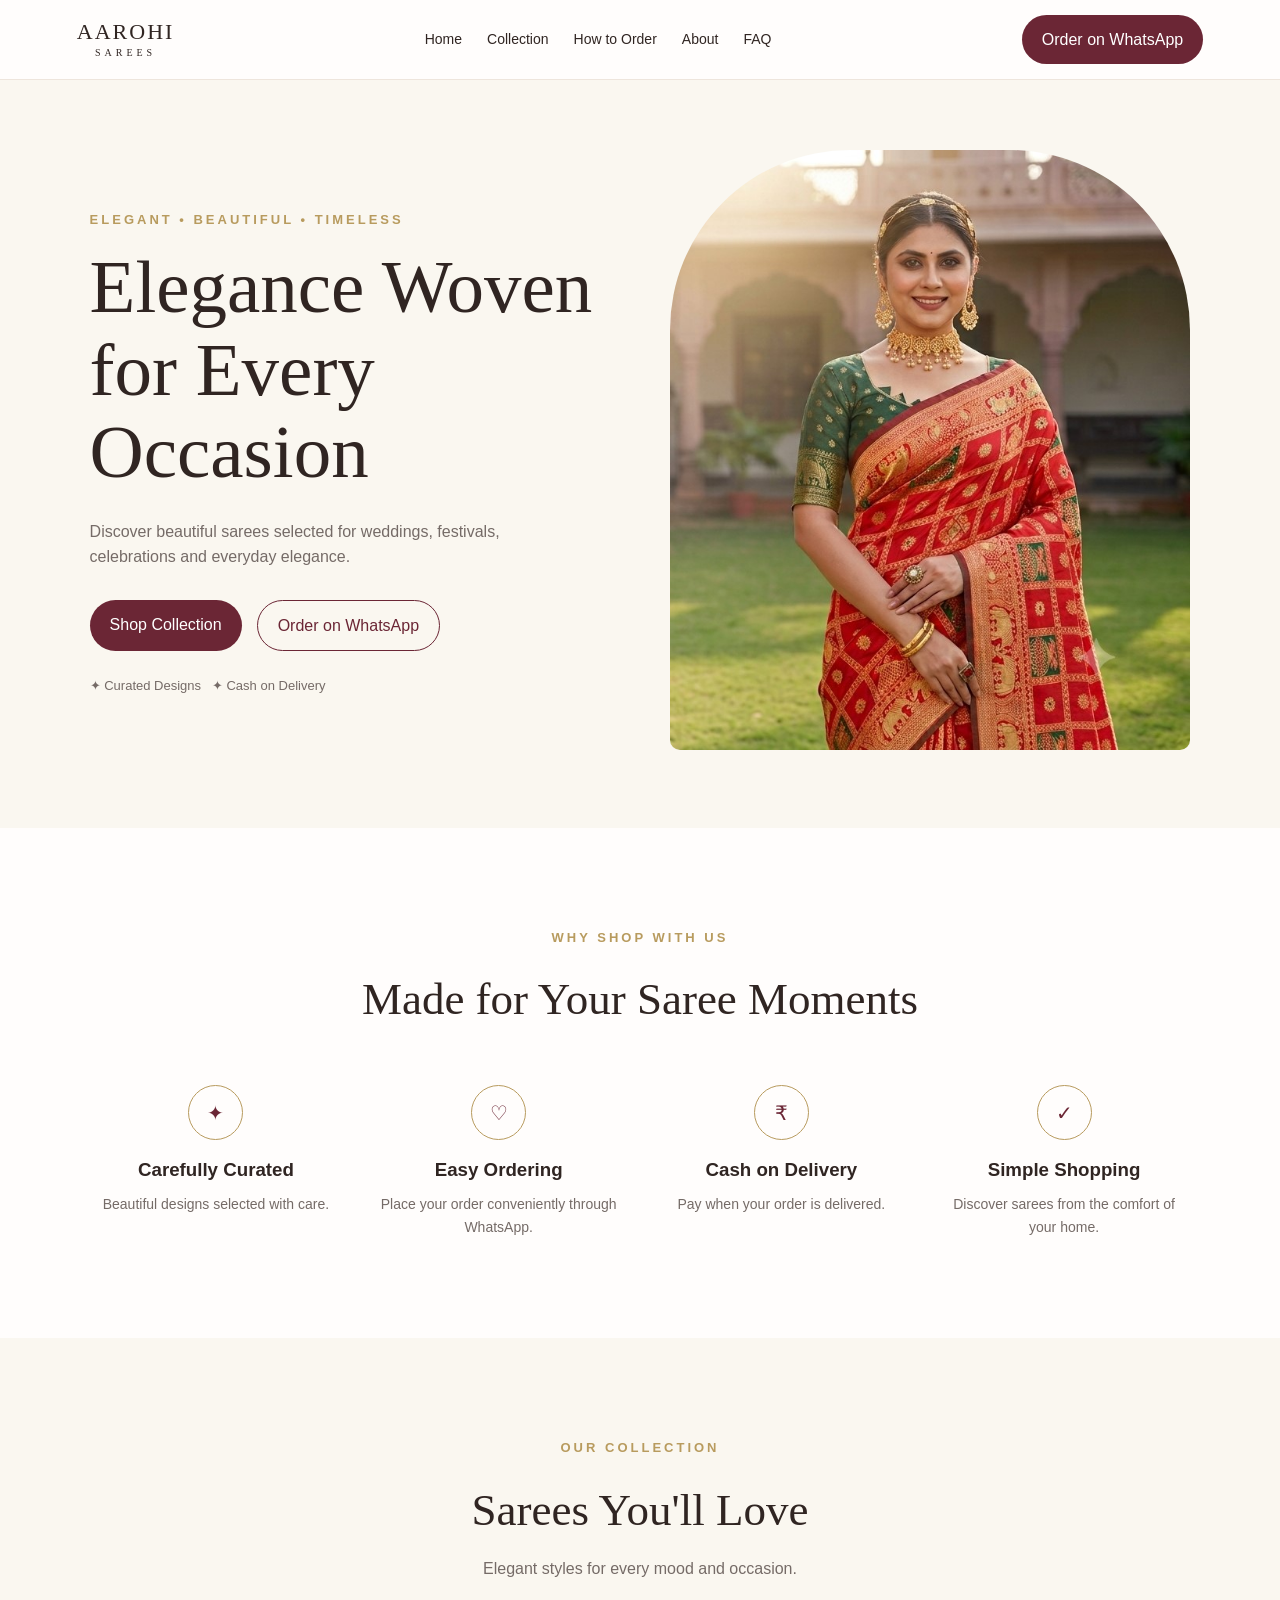
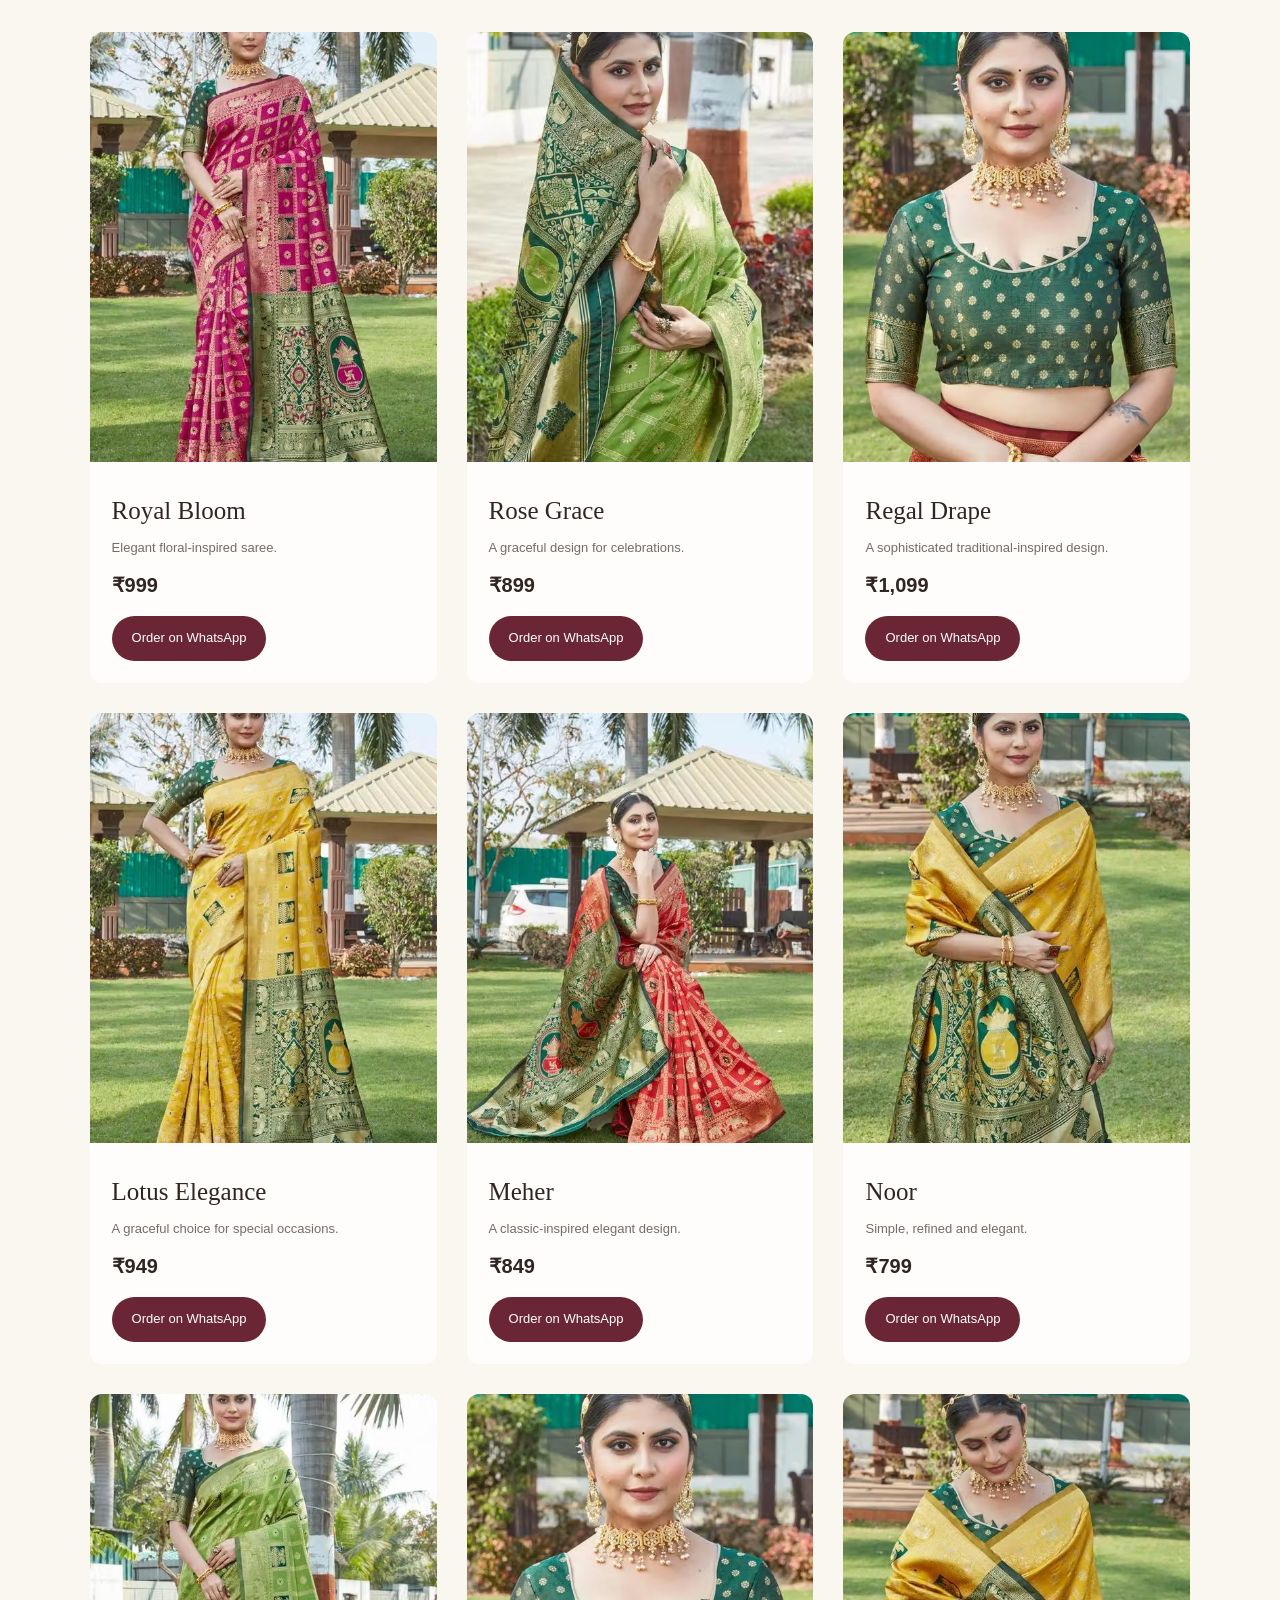
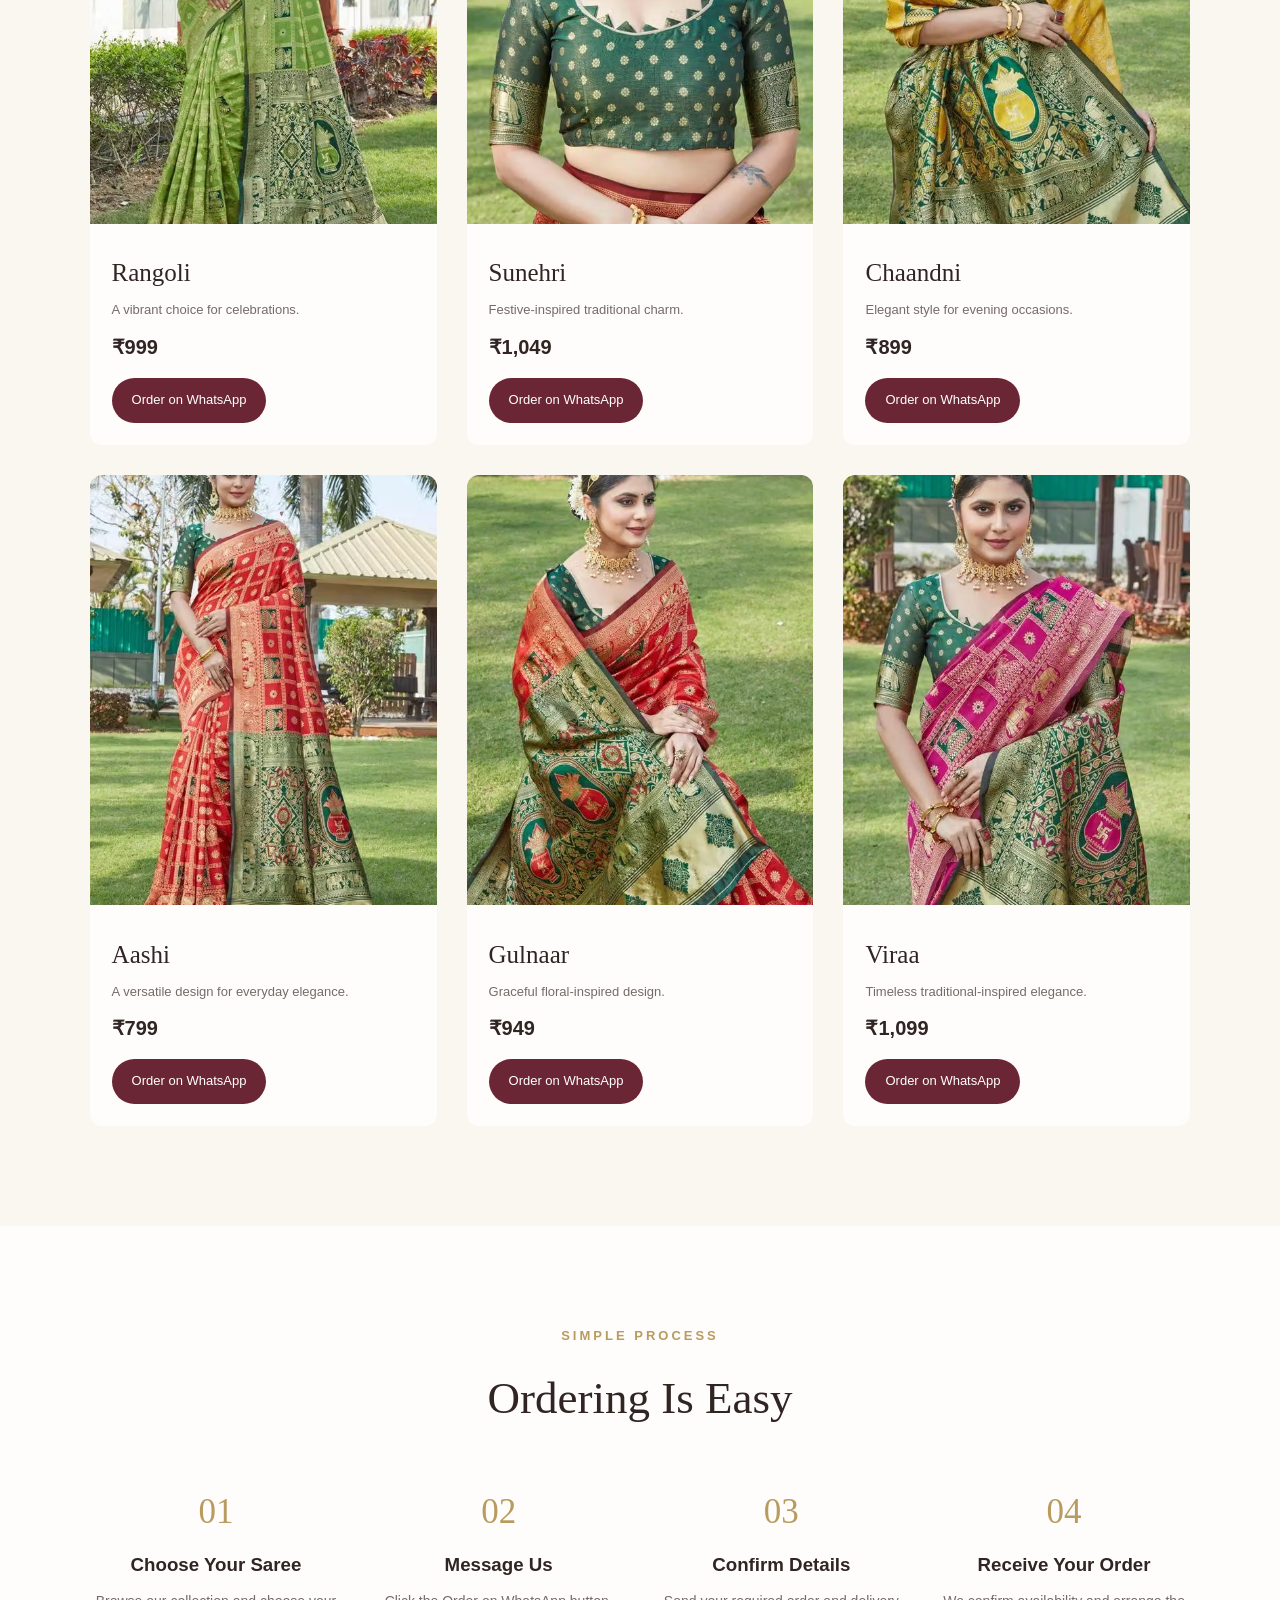
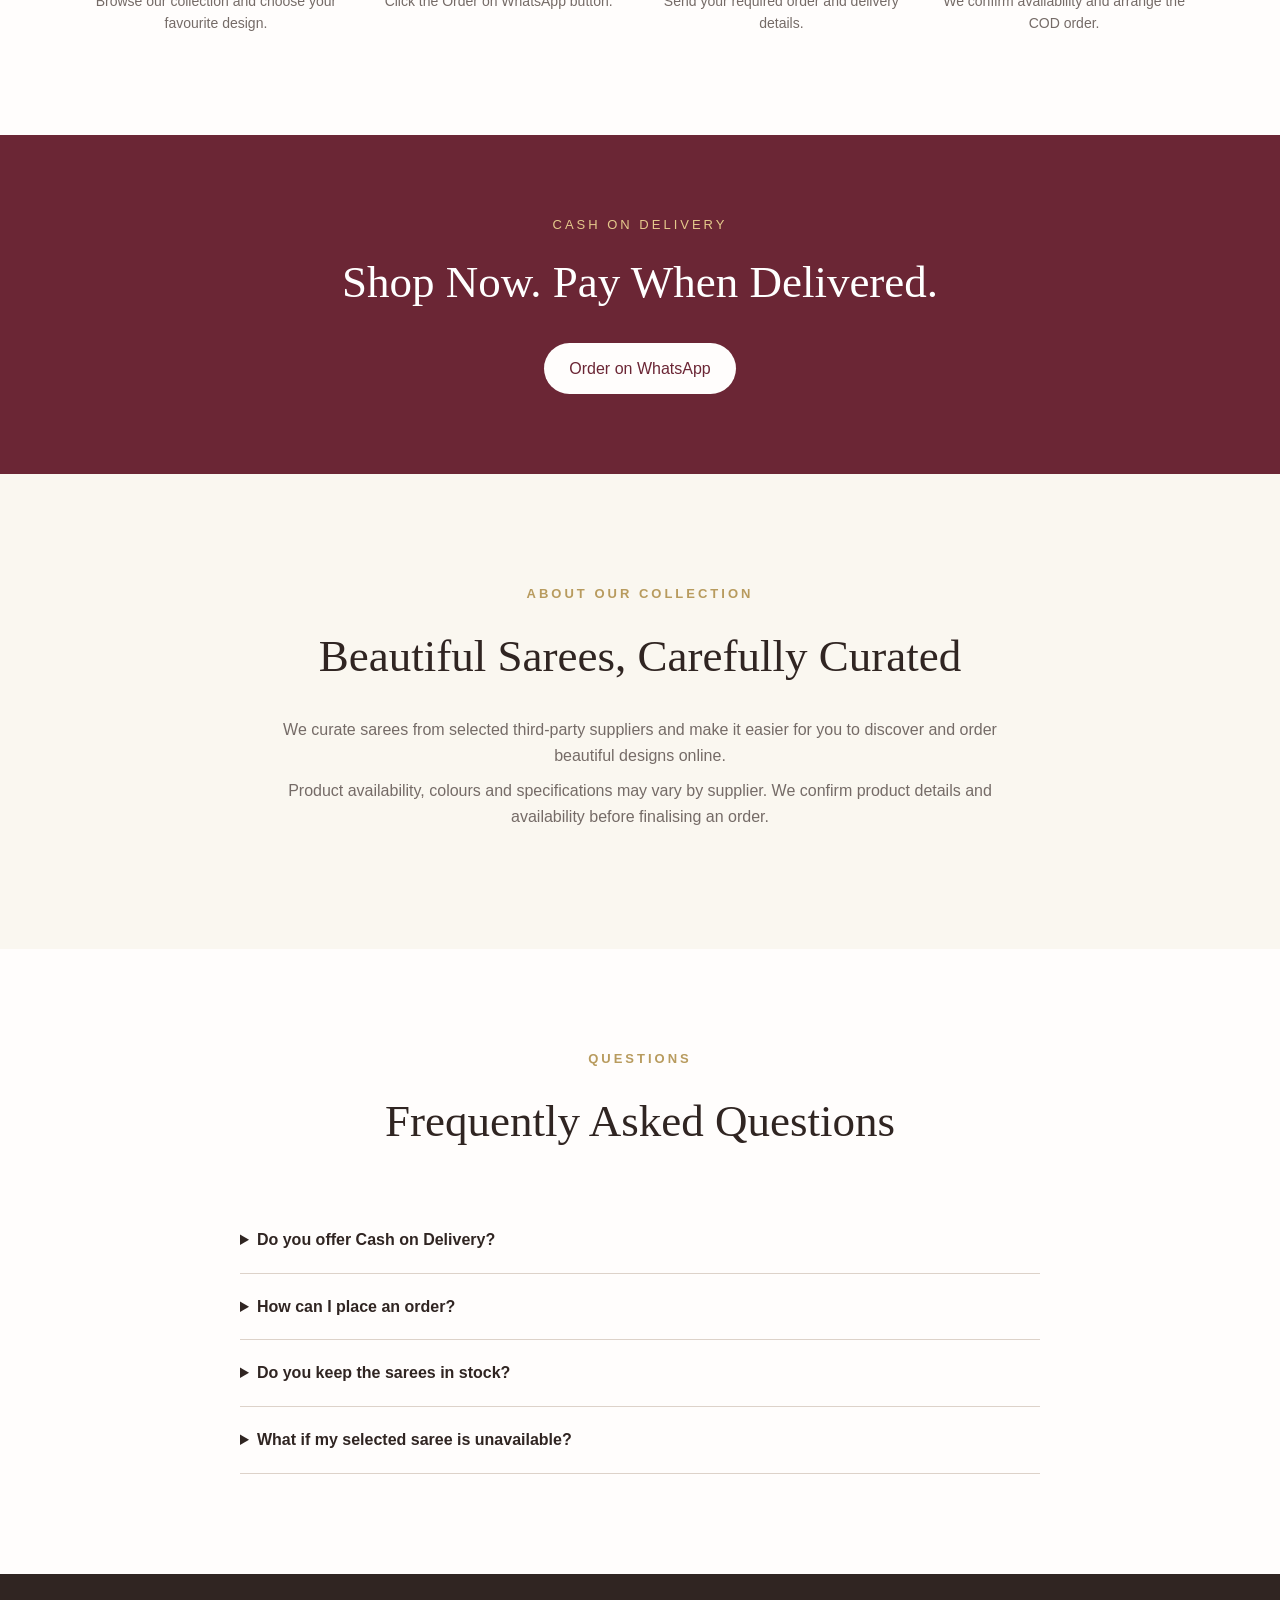
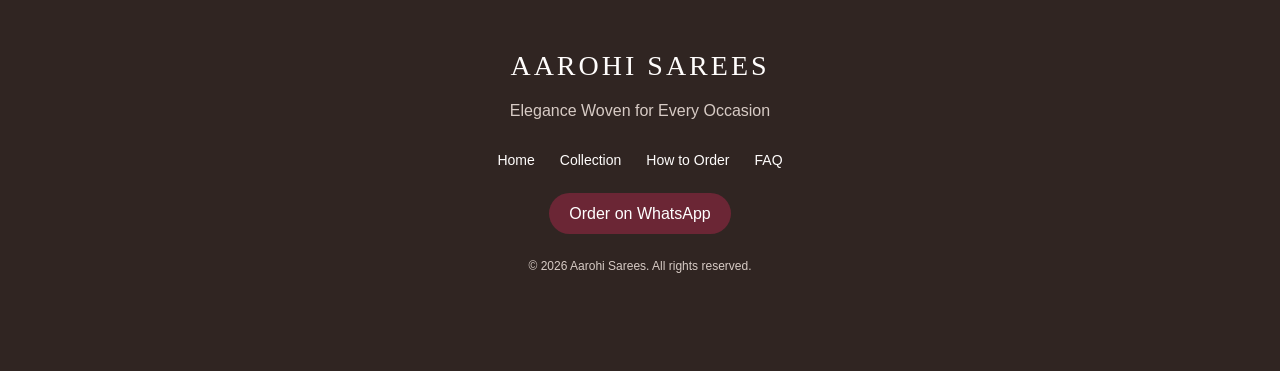
==== index.html @ 08c8f9a9 "Upload website" ====
<!DOCTYPE html>
<html lang="en">

<head>
    <meta charset="UTF-8">
    <meta name="viewport" content="width=device-width, initial-scale=1.0">

    <title>Aarohi Sarees | Elegant Sarees Online</title>

    <meta name="description"
        content="Discover beautiful sarees for every occasion. Cash on Delivery available. Order easily through WhatsApp.">

    <link rel="stylesheet" href="style.css">
</head>

<body>

    <!-- ================= HEADER ================= -->

    <header class="header">

        <div class="logo">
            <span>AAROHI</span>
            <small>SAREES</small>
        </div>

        <nav>
            <a href="#home">Home</a>
            <a href="#collection">Collection</a>
            <a href="#how-to-order">How to Order</a>
            <a href="#about">About</a>
            <a href="#faq">FAQ</a>
        </nav>

        <a href="https://wa.me/919721513645"
           class="whatsapp-btn"
           target="_blank">
            Order on WhatsApp
        </a>

    </header>


    <!-- ================= HERO ================= -->

    <section id="home" class="hero">

        <div class="hero-content">

            <p class="small-heading">
                ELEGANT • BEAUTIFUL • TIMELESS
            </p>

            <h1>
                Elegance Woven<br>
                for Every Occasion
            </h1>

            <p>
                Discover beautiful sarees selected for weddings,
                festivals, celebrations and everyday elegance.
            </p>

            <div class="hero-buttons">

                <a href="#collection" class="primary-btn">
                    Shop Collection
                </a>

                <a href="https://wa.me/91XXXXXXXXXX"
                   class="secondary-btn"
                   target="_blank">
                    Order on WhatsApp
                </a>

            </div>

            <div class="trust-text">
                ✦ Curated Designs &nbsp; ✦ Cash on Delivery
            </div>

        </div>


        <div class="hero-image">

            <img src="images/hero.jpg"
                 alt="Elegant saree">

        </div>

    </section>


    <!-- ================= WHY US ================= -->

    <section class="why-us">

        <div class="section-title">

            <p>WHY SHOP WITH US</p>

            <h2>
                Made for Your Saree Moments
            </h2>

        </div>


        <div class="benefits">

            <div class="benefit">
                <div class="icon">✦</div>

                <h3>Carefully Curated</h3>

                <p>
                    Beautiful designs selected with care.
                </p>
            </div>


            <div class="benefit">
                <div class="icon">♡</div>

                <h3>Easy Ordering</h3>

                <p>
                    Place your order conveniently through WhatsApp.
                </p>
            </div>


            <div class="benefit">
                <div class="icon">₹</div>

                <h3>Cash on Delivery</h3>

                <p>
                    Pay when your order is delivered.
                </p>
            </div>


            <div class="benefit">
                <div class="icon">✓</div>

                <h3>Simple Shopping</h3>

                <p>
                    Discover sarees from the comfort of your home.
                </p>
            </div>

        </div>

    </section>


    <!-- ================= COLLECTION ================= -->

    <section id="collection" class="collection">

        <div class="section-title">

            <p>OUR COLLECTION</p>

            <h2>
                Sarees You'll Love
            </h2>

            <span>
                Elegant styles for every mood and occasion.
            </span>

        </div>


        <div class="product-grid">


            <!-- PRODUCT 1 -->

            <div class="product-card">

                <img src="images/saree1.jpg"
                     alt="Royal Bloom Saree">

                <div class="product-info">

                    <h3>Royal Bloom</h3>

                    <p class="description">
                        Elegant floral-inspired saree.
                    </p>

                    <div class="price">
                        ₹999
                    </div>

                    <a href="https://wa.me/91XXXXXXXXXX?text=Hello!%20I%20would%20like%20to%20order%20Royal%20Bloom.%20Please%20confirm%20availability%20and%20Cash%20on%20Delivery%20details."
                       class="order-btn"
                       target="_blank">
                        Order on WhatsApp
                    </a>

                </div>

            </div>


            <!-- PRODUCT 2 -->

            <div class="product-card">

                <img src="images/saree2.jpg"
                     alt="Rose Grace Saree">

                <div class="product-info">

                    <h3>Rose Grace</h3>

                    <p class="description">
                        A graceful design for celebrations.
                    </p>

                    <div class="price">
                        ₹899
                    </div>

                    <a href="https://wa.me/91XXXXXXXXXX?text=Hello!%20I%20would%20like%20to%20order%20Rose%20Grace.%20Please%20confirm%20availability%20and%20Cash%20on%20Delivery%20details."
                       class="order-btn"
                       target="_blank">
                        Order on WhatsApp
                    </a>

                </div>

            </div>


            <!-- PRODUCT 3 -->

            <div class="product-card">

                <img src="images/saree3.jpg"
                     alt="Regal Drape Saree">

                <div class="product-info">

                    <h3>Regal Drape</h3>

                    <p class="description">
                        A sophisticated traditional-inspired design.
                    </p>

                    <div class="price">
                        ₹1,099
                    </div>

                    <a href="https://wa.me/91XXXXXXXXXX?text=Hello!%20I%20would%20like%20to%20order%20Regal%20Drape.%20Please%20confirm%20availability%20and%20Cash%20on%20Delivery%20details."
                       class="order-btn"
                       target="_blank">
                        Order on WhatsApp
                    </a>

                </div>

            </div>


            <!-- PRODUCT 4 -->

            <div class="product-card">

                <img src="images/saree4.jpg"
                     alt="Lotus Elegance Saree">

                <div class="product-info">

                    <h3>Lotus Elegance</h3>

                    <p class="description">
                        A graceful choice for special occasions.
                    </p>

                    <div class="price">
                        ₹949
                    </div>

                    <a href="https://wa.me/91XXXXXXXXXX?text=Hello!%20I%20would%20like%20to%20order%20Lotus%20Elegance.%20Please%20confirm%20availability%20and%20Cash%20on%20Delivery%20details."
                       class="order-btn"
                       target="_blank">
                        Order on WhatsApp
                    </a>

                </div>

            </div>


            <!-- PRODUCT 5 -->

            <div class="product-card">

                <img src="images/saree5.jpg"
                     alt="Meher Saree">

                <div class="product-info">

                    <h3>Meher</h3>

                    <p class="description">
                        A classic-inspired elegant design.
                    </p>

                    <div class="price">
                        ₹849
                    </div>

                    <a href="https://wa.me/91XXXXXXXXXX?text=Hello!%20I%20would%20like%20to%20order%20Meher.%20Please%20confirm%20availability%20and%20Cash%20on%20Delivery%20details."
                       class="order-btn"
                       target="_blank">
                        Order on WhatsApp
                    </a>

                </div>

            </div>


            <!-- PRODUCT 6 -->

            <div class="product-card">

                <img src="images/saree6.jpg"
                     alt="Noor Saree">

                <div class="product-info">

                    <h3>Noor</h3>

                    <p class="description">
                        Simple, refined and elegant.
                    </p>

                    <div class="price">
                        ₹799
                    </div>

                    <a href="https://wa.me/91XXXXXXXXXX?text=Hello!%20I%20would%20like%20to%20order%20Noor.%20Please%20confirm%20availability%20and%20Cash%20on%20Delivery%20details."
                       class="order-btn"
                       target="_blank">
                        Order on WhatsApp
                    </a>

                </div>

            </div>


            <!-- PRODUCT 7 -->

            <div class="product-card">

                <img src="images/saree7.jpg"
                     alt="Rangoli Saree">

                <div class="product-info">

                    <h3>Rangoli</h3>

                    <p class="description">
                        A vibrant choice for celebrations.
                    </p>

                    <div class="price">
                        ₹999
                    </div>

                    <a href="https://wa.me/91XXXXXXXXXX?text=Hello!%20I%20would%20like%20to%20order%20Rangoli.%20Please%20confirm%20availability%20and%20Cash%20on%20Delivery%20details."
                       class="order-btn"
                       target="_blank">
                        Order on WhatsApp
                    </a>

                </div>

            </div>


            <!-- PRODUCT 8 -->

            <div class="product-card">

                <img src="images/saree8.jpg"
                     alt="Sunehri Saree">

                <div class="product-info">

                    <h3>Sunehri</h3>

                    <p class="description">
                        Festive-inspired traditional charm.
                    </p>

                    <div class="price">
                        ₹1,049
                    </div>

                    <a href="https://wa.me/91XXXXXXXXXX?text=Hello!%20I%20would%20like%20to%20order%20Sunehri.%20Please%20confirm%20availability%20and%20Cash%20on%20Delivery%20details."
                       class="order-btn"
                       target="_blank">
                        Order on WhatsApp
                    </a>

                </div>

            </div>


            <!-- PRODUCT 9 -->

            <div class="product-card">

                <img src="images/saree9.jpg"
                     alt="Chaandni Saree">

                <div class="product-info">

                    <h3>Chaandni</h3>

                    <p class="description">
                        Elegant style for evening occasions.
                    </p>

                    <div class="price">
                        ₹899
                    </div>

                    <a href="https://wa.me/91XXXXXXXXXX?text=Hello!%20I%20would%20like%20to%20order%20Chaandni.%20Please%20confirm%20availability%20and%20Cash%20on%20Delivery%20details."
                       class="order-btn"
                       target="_blank">
                        Order on WhatsApp
                    </a>

                </div>

            </div>


            <!-- PRODUCT 10 -->

            <div class="product-card">

                <img src="images/saree10.jpg"
                     alt="Aashi Saree">

                <div class="product-info">

                    <h3>Aashi</h3>

                    <p class="description">
                        A versatile design for everyday elegance.
                    </p>

                    <div class="price">
                        ₹799
                    </div>

                    <a href="https://wa.me/91XXXXXXXXXX?text=Hello!%20I%20would%20like%20to%20order%20Aashi.%20Please%20confirm%20availability%20and%20Cash%20on%20Delivery%20details."
                       class="order-btn"
                       target="_blank">
                        Order on WhatsApp
                    </a>

                </div>

            </div>


            <!-- PRODUCT 11 -->

            <div class="product-card">

                <img src="images/saree11.jpg"
                     alt="Gulnaar Saree">

                <div class="product-info">

                    <h3>Gulnaar</h3>

                    <p class="description">
                        Graceful floral-inspired design.
                    </p>

                    <div class="price">
                        ₹949
                    </div>

                    <a href="https://wa.me/91XXXXXXXXXX?text=Hello!%20I%20would%20like%20to%20order%20Gulnaar.%20Please%20confirm%20availability%20and%20Cash%20on%20Delivery%20details."
                       class="order-btn"
                       target="_blank">
                        Order on WhatsApp
                    </a>

                </div>

            </div>


            <!-- PRODUCT 12 -->

            <div class="product-card">

                <img src="images/saree12.jpg"
                     alt="Viraa Saree">

                <div class="product-info">

                    <h3>Viraa</h3>

                    <p class="description">
                        Timeless traditional-inspired elegance.
                    </p>

                    <div class="price">
                        ₹1,099
                    </div>

                    <a href="https://wa.me/91XXXXXXXXXX?text=Hello!%20I%20would%20like%20to%20order%20Viraa.%20Please%20confirm%20availability%20and%20Cash%20on%20Delivery%20details."
                       class="order-btn"
                       target="_blank">
                        Order on WhatsApp
                    </a>

                </div>

            </div>

        </div>

    </section>


    <!-- ================= HOW TO ORDER ================= -->

    <section id="how-to-order" class="how-to-order">

        <div class="section-title">

            <p>SIMPLE PROCESS</p>

            <h2>
                Ordering Is Easy
            </h2>

        </div>


        <div class="steps">

            <div class="step">

                <span>01</span>

                <h3>Choose Your Saree</h3>

                <p>
                    Browse our collection and choose your favourite design.
                </p>

            </div>


            <div class="step">

                <span>02</span>

                <h3>Message Us</h3>

                <p>
                    Click the Order on WhatsApp button.
                </p>

            </div>


            <div class="step">

                <span>03</span>

                <h3>Confirm Details</h3>

                <p>
                    Send your required order and delivery details.
                </p>

            </div>


            <div class="step">

                <span>04</span>

                <h3>Receive Your Order</h3>

                <p>
                    We confirm availability and arrange the COD order.
                </p>

            </div>

        </div>

    </section>


    <!-- ================= COD ================= -->

    <section class="cod-banner">

        <p>CASH ON DELIVERY</p>

        <h2>
            Shop Now. Pay When Delivered.
        </h2>

        <a href="https://wa.me/91XXXXXXXXXX"
           class="light-btn"
           target="_blank">
            Order on WhatsApp
        </a>

    </section>


    <!-- ================= ABOUT ================= -->

    <section id="about" class="about">

        <div class="about-content">

            <p class="small-heading">
                ABOUT OUR COLLECTION
            </p>

            <h2>
                Beautiful Sarees,
                Carefully Curated
            </h2>

            <p>
                We curate sarees from selected third-party suppliers
                and make it easier for you to discover and order
                beautiful designs online.
            </p>

            <p>
                Product availability, colours and specifications may
                vary by supplier. We confirm product details and
                availability before finalising an order.
            </p>

        </div>

    </section>


    <!-- ================= FAQ ================= -->

    <section id="faq" class="faq">

        <div class="section-title">

            <p>QUESTIONS</p>

            <h2>
                Frequently Asked Questions
            </h2>

        </div>


        <div class="faq-list">

            <details>

                <summary>
                    Do you offer Cash on Delivery?
                </summary>

                <p>
                    Yes. COD is our available payment method,
                    subject to delivery availability.
                </p>

            </details>


            <details>

                <summary>
                    How can I place an order?
                </summary>

                <p>
                    Select your saree and click Order on WhatsApp.
                    We will help you complete the order.
                </p>

            </details>


            <details>

                <summary>
                    Do you keep the sarees in stock?
                </summary>

                <p>
                    We curate products from third-party suppliers,
                    so availability is confirmed before an order
                    is finalised.
                </p>

            </details>


            <details>

                <summary>
                    What if my selected saree is unavailable?
                </summary>

                <p>
                    We will inform you if the selected product is
                    unavailable and help you choose another design.
                </p>

            </details>

        </div>

    </section>


    <!-- ================= FOOTER ================= -->

    <footer>

        <div class="footer-logo">
            AAROHI SAREES
        </div>

        <p>
            Elegance Woven for Every Occasion
        </p>

        <div class="footer-links">

            <a href="#home">Home</a>
            <a href="#collection">Collection</a>
            <a href="#how-to-order">How to Order</a>
            <a href="#faq">FAQ</a>

        </div>

        <a href="https://wa.me/91XXXXXXXXXX"
           class="whatsapp-btn"
           target="_blank">
            Order on WhatsApp
        </a>

        <p class="copyright">
            © 2026 Aarohi Sarees. All rights reserved.
        </p>

    </footer>


    <script src="script.js"></script>

</body>

</html>
---- style.css ----
/* =========================
   BASIC SETTINGS
========================= */

* {
    margin: 0;
    padding: 0;
    box-sizing: border-box;
}

html {
    scroll-behavior: smooth;
}

body {
    font-family: "Montserrat", Arial, sans-serif;
    background: #FAF7F0;
    color: #302522;
    line-height: 1.6;
}

a {
    text-decoration: none;
    color: inherit;
}


/* =========================
   HEADER
========================= */

.header {
    height: 80px;
    padding: 0 6%;
    display: flex;
    align-items: center;
    justify-content: space-between;
    background: #FFFDFC;
    position: sticky;
    top: 0;
    z-index: 1000;
    border-bottom: 1px solid #eee5dc;
}

.logo {
    display: flex;
    flex-direction: column;
    line-height: 1;
    font-family: Georgia, serif;
    letter-spacing: 2px;
}

.logo span {
    font-size: 22px;
}

.logo small {
    font-size: 10px;
    letter-spacing: 4px;
    text-align: center;
    margin-top: 5px;
}

nav {
    display: flex;
    gap: 25px;
}

nav a {
    font-size: 14px;
}

nav a:hover {
    color: #6B2635;
}

.whatsapp-btn,
.primary-btn,
.order-btn {
    background: #6B2635;
    color: white;
    padding: 12px 20px;
    border-radius: 30px;
    transition: 0.3s;
}

.whatsapp-btn:hover,
.primary-btn:hover,
.order-btn:hover {
    transform: translateY(-2px);
    opacity: 0.9;
}


/* =========================
   HERO
========================= */

.hero {
    min-height: 680px;
    padding: 70px 7%;
    display: grid;
    grid-template-columns: 1fr 1fr;
    gap: 60px;
    align-items: center;
}

.hero-content {
    max-width: 600px;
}

.small-heading,
.section-title p {
    color: #B89B5E;
    font-size: 13px;
    font-weight: bold;
    letter-spacing: 3px;
    margin-bottom: 15px;
}

.hero h1 {
    font-family: Georgia, serif;
    font-size: clamp(45px, 6vw, 75px);
    line-height: 1.1;
    font-weight: normal;
    margin-bottom: 25px;
}

.hero-content > p:not(.small-heading) {
    color: #756B67;
    max-width: 500px;
    margin-bottom: 30px;
}

.hero-buttons {
    display: flex;
    gap: 15px;
    flex-wrap: wrap;
}

.primary-btn {
    display: inline-block;
}

.secondary-btn {
    border: 1px solid #6B2635;
    color: #6B2635;
    padding: 12px 20px;
    border-radius: 30px;
}

.trust-text {
    margin-top: 25px;
    font-size: 13px;
    color: #756B67;
}

.hero-image img {
    width: 100%;
    height: 600px;
    object-fit: cover;
    border-radius: 180px 180px 10px 10px;
}


/* =========================
   SECTION TITLE
========================= */

.section-title {
    text-align: center;
    margin-bottom: 50px;
}

.section-title h2 {
    font-family: Georgia, serif;
    font-size: 45px;
    font-weight: normal;
}

.section-title span {
    display: block;
    margin-top: 10px;
    color: #756B67;
}


/* =========================
   WHY US
========================= */

.why-us {
    padding: 100px 7%;
    background: #FFFDFC;
}

.benefits {
    display: grid;
    grid-template-columns: repeat(4, 1fr);
    gap: 30px;
    text-align: center;
}

.icon {
    width: 55px;
    height: 55px;
    margin: 0 auto 15px;
    border: 1px solid #B89B5E;
    border-radius: 50%;
    display: flex;
    align-items: center;
    justify-content: center;
    color: #6B2635;
    font-size: 20px;
}

.benefit h3 {
    margin-bottom: 8px;
}

.benefit p {
    color: #756B67;
    font-size: 14px;
}


/* =========================
   COLLECTION
========================= */

.collection {
    padding: 100px 7%;
}

.product-grid {
    display: grid;
    grid-template-columns: repeat(3, 1fr);
    gap: 30px;
}

.product-card {
    background: #FFFDFC;
    border-radius: 12px;
    overflow: hidden;
    transition: 0.3s;
}

.product-card:hover {
    transform: translateY(-5px);
}

.product-card img {
    width: 100%;
    height: 430px;
    object-fit: cover;
}

.product-info {
    padding: 22px;
}

.product-info h3 {
    font-family: Georgia, serif;
    font-size: 25px;
    font-weight: normal;
}

.description {
    color: #756B67;
    font-size: 13px;
    margin: 7px 0;
}

.price {
    font-weight: bold;
    font-size: 20px;
    margin: 10px 0 15px;
}

.order-btn {
    display: inline-block;
    font-size: 13px;
}


/* =========================
   HOW TO ORDER
========================= */

.how-to-order {
    padding: 100px 7%;
    background: #FFFDFC;
}

.steps {
    display: grid;
    grid-template-columns: repeat(4, 1fr);
    gap: 30px;
}

.step {
    text-align: center;
}

.step span {
    display: block;
    font-family: Georgia, serif;
    font-size: 35px;
    color: #B89B5E;
    margin-bottom: 10px;
}

.step h3 {
    margin-bottom: 10px;
}

.step p {
    color: #756B67;
    font-size: 14px;
}


/* =========================
   COD BANNER
========================= */

.cod-banner {
    padding: 80px 20px;
    text-align: center;
    background: #6B2635;
    color: white;
}

.cod-banner p {
    color: #e5c98c;
    letter-spacing: 3px;
    font-size: 13px;
}

.cod-banner h2 {
    font-family: Georgia, serif;
    font-size: 45px;
    font-weight: normal;
    margin: 10px 0 25px;
}

.light-btn {
    display: inline-block;
    background: #FFFDFC;
    color: #6B2635;
    padding: 13px 25px;
    border-radius: 30px;
}


/* =========================
   ABOUT
========================= */

.about {
    padding: 110px 20%;
    text-align: center;
}

.about h2 {
    font-family: Georgia, serif;
    font-size: 45px;
    font-weight: normal;
    margin-bottom: 25px;
}

.about p:not(.small-heading) {
    color: #756B67;
    margin: 10px auto;
    max-width: 750px;
}


/* =========================
   FAQ
========================= */

.faq {
    padding: 100px 15%;
    background: #FFFDFC;
}

.faq-list {
    max-width: 800px;
    margin: auto;
}

details {
    border-bottom: 1px solid #ddd2c9;
    padding: 20px 0;
}

summary {
    cursor: pointer;
    font-weight: bold;
}

details p {
    color: #756B67;
    padding-top: 10px;
}


/* =========================
   FOOTER
========================= */

footer {
    background: #302522;
    color: #FFFDFC;
    text-align: center;
    padding: 70px 20px;
}

.footer-logo {
    font-family: Georgia, serif;
    font-size: 28px;
    letter-spacing: 3px;
}

footer > p {
    color: #d7cbc5;
    margin: 10px 0 25px;
}

.footer-links {
    display: flex;
    justify-content: center;
    gap: 25px;
    margin-bottom: 30px;
    font-size: 14px;
}

.copyright {
    font-size: 12px;
    margin-top: 30px;
}


/* =========================
   MOBILE
========================= */

@media (max-width: 900px) {

    nav {
        display: none;
    }

    .header {
        padding: 0 5%;
    }

    .header .whatsapp-btn {
        font-size: 11px;
        padding: 9px 12px;
    }

    .hero {
        grid-template-columns: 1fr;
        padding: 50px 6%;
    }

    .hero h1 {
        font-size: 48px;
    }

    .hero-image {
        order: -1;
    }

    .hero-image img {
        height: 500px;
    }

    .benefits {
        grid-template-columns: 1fr 1fr;
    }

    .product-grid {
        grid-template-columns: 1fr 1fr;
        gap: 15px;
    }

    .product-card img {
        height: 330px;
    }

    .steps {
        grid-template-columns: 1fr 1fr;
    }

    .about {
        padding: 80px 8%;
    }

    .faq {
        padding: 80px 8%;
    }
}


@media (max-width: 600px) {

    .hero h1 {
        font-size: 40px;
    }

    .section-title h2 {
        font-size: 35px;
    }

    .benefits,
    .product-grid,
    .steps {
        grid-template-columns: 1fr;
    }

    .product-card img {
        height: 450px;
    }

    .cod-banner h2 {
        font-size: 35px;
    }

    .footer-links {
        flex-direction: column;
        gap: 10px;
    }

}
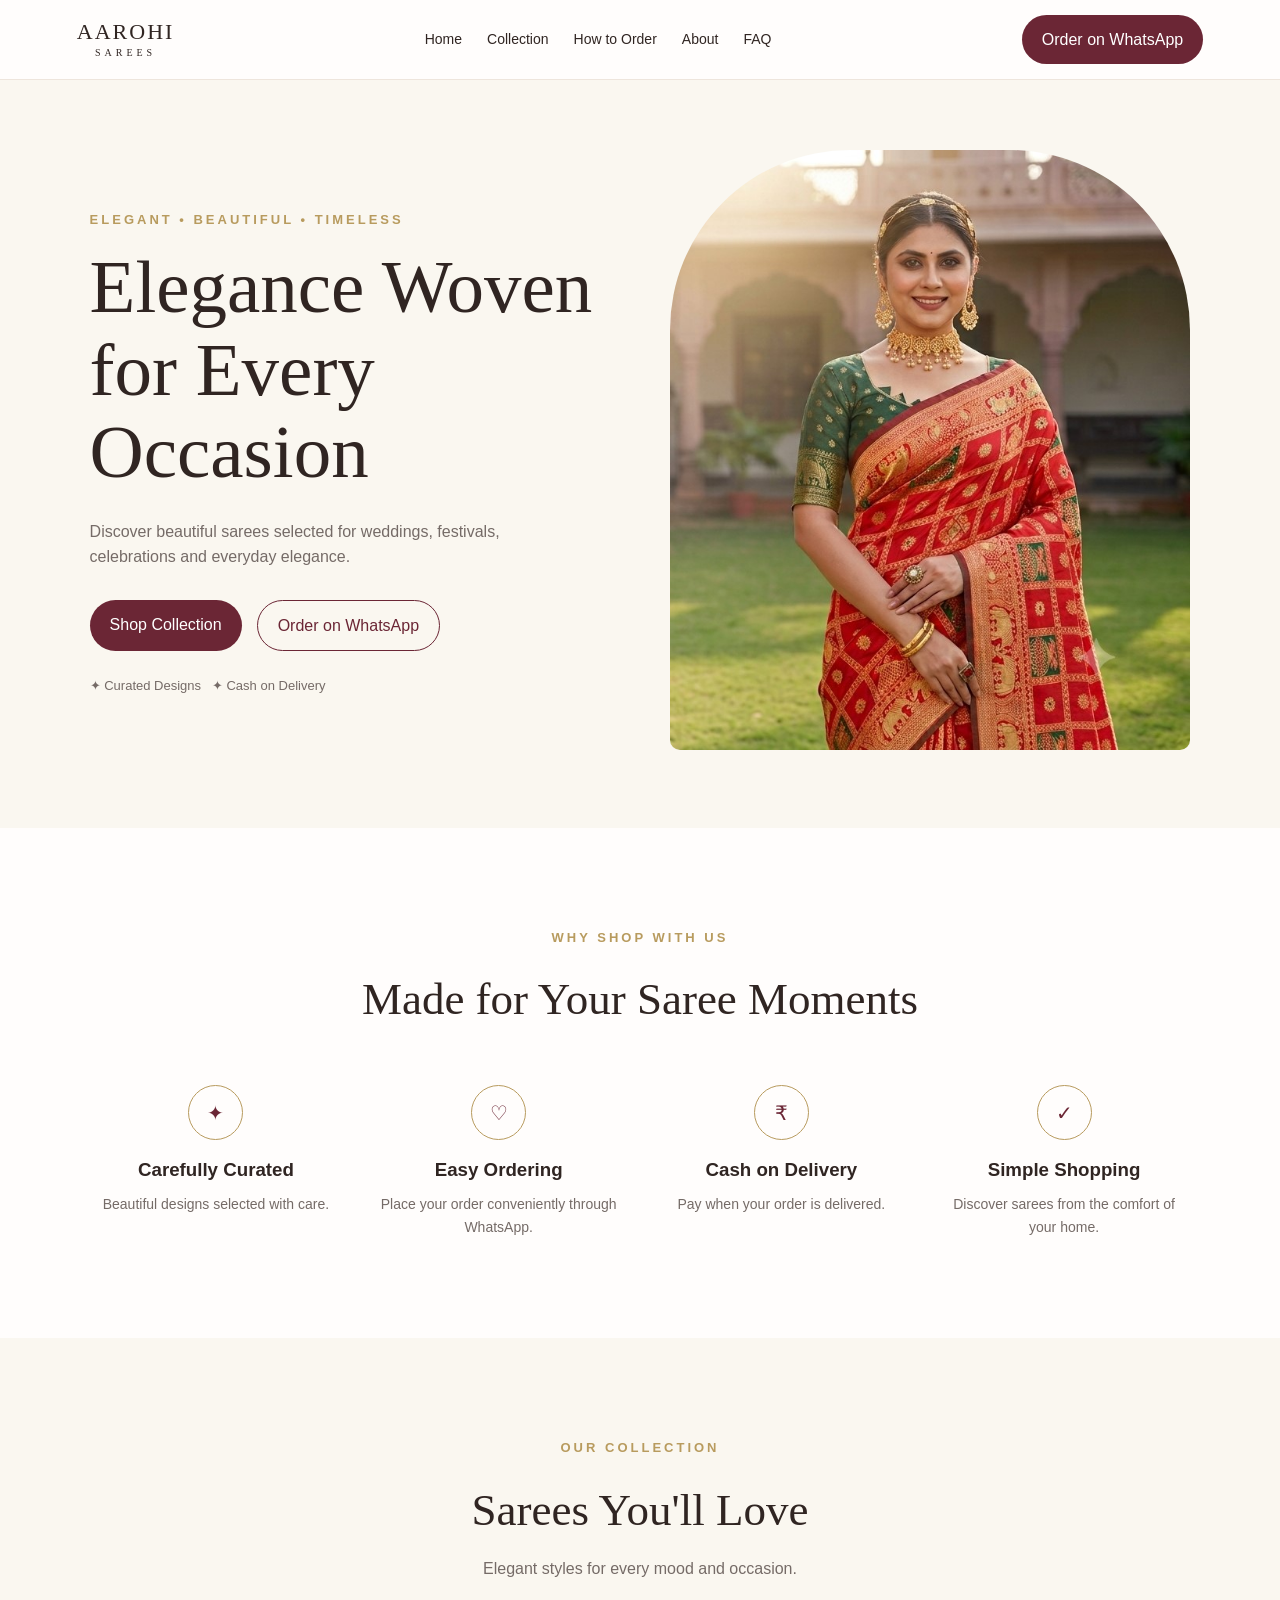
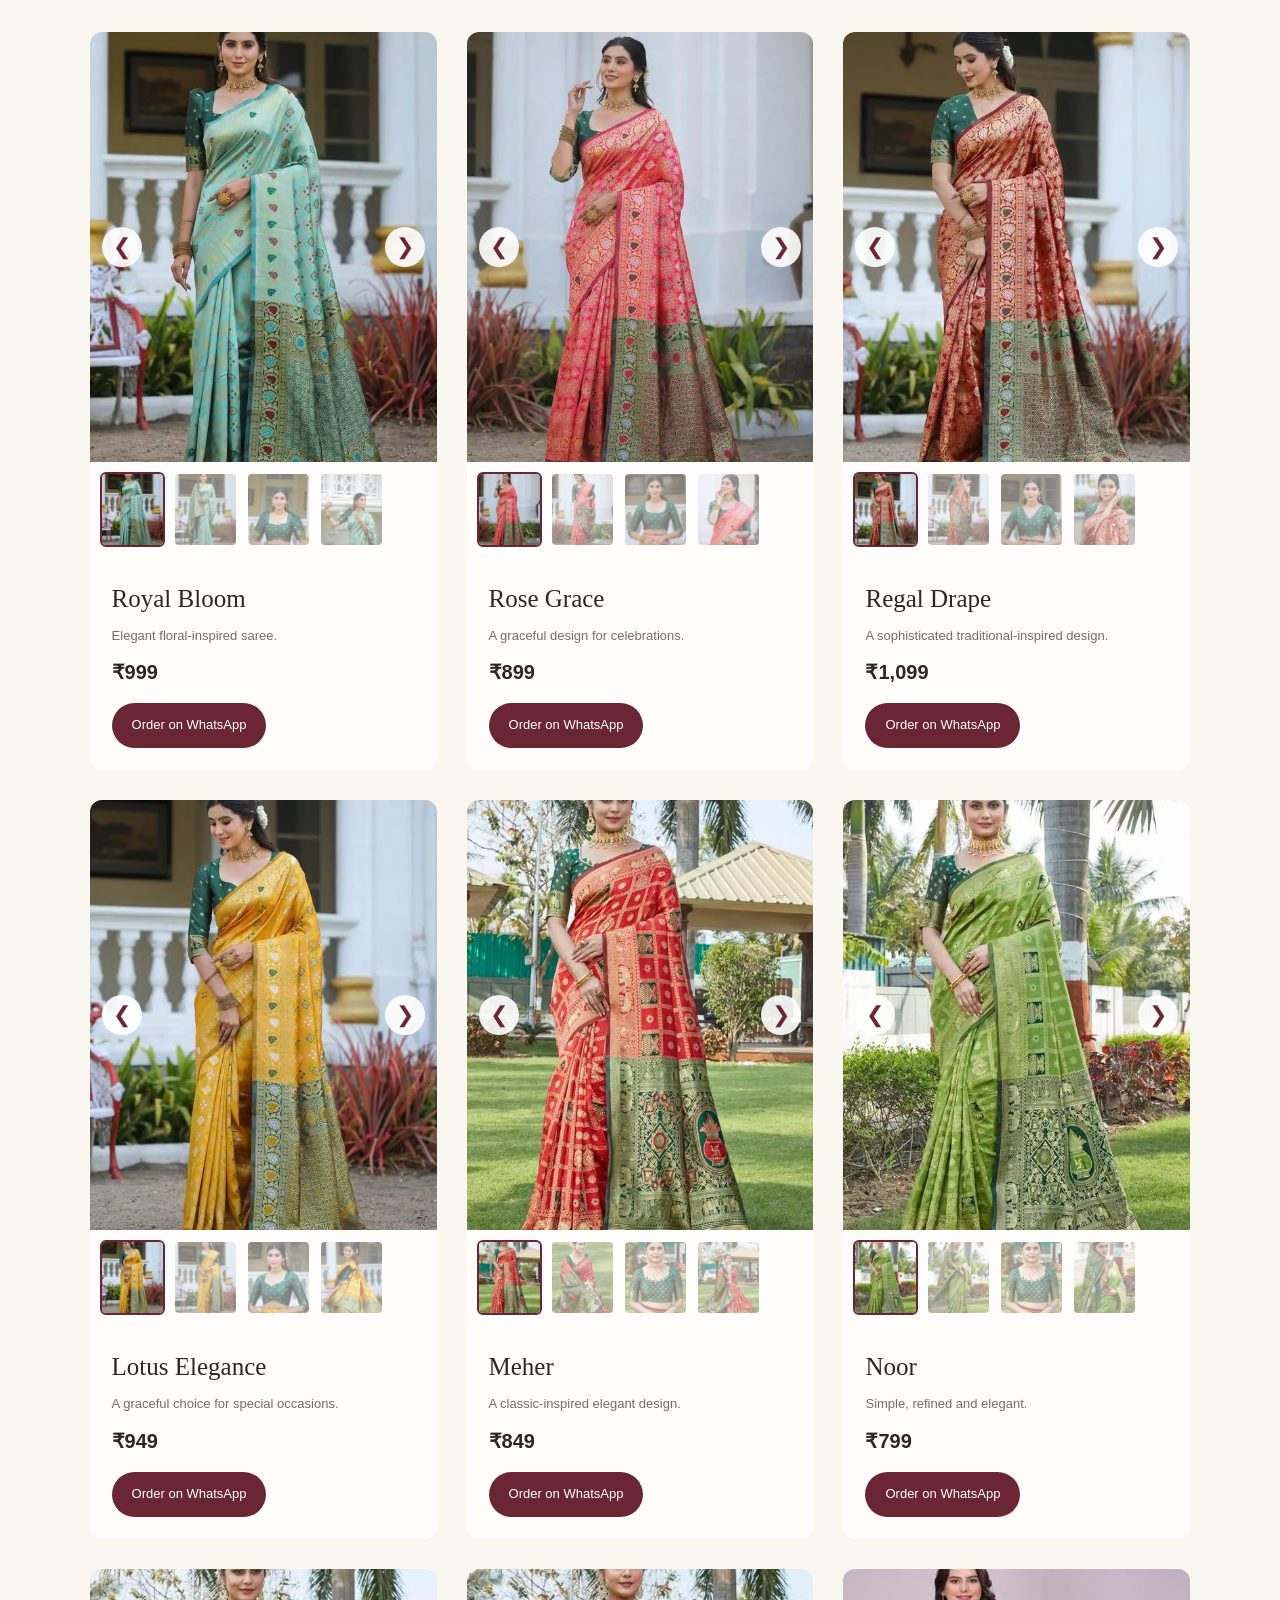
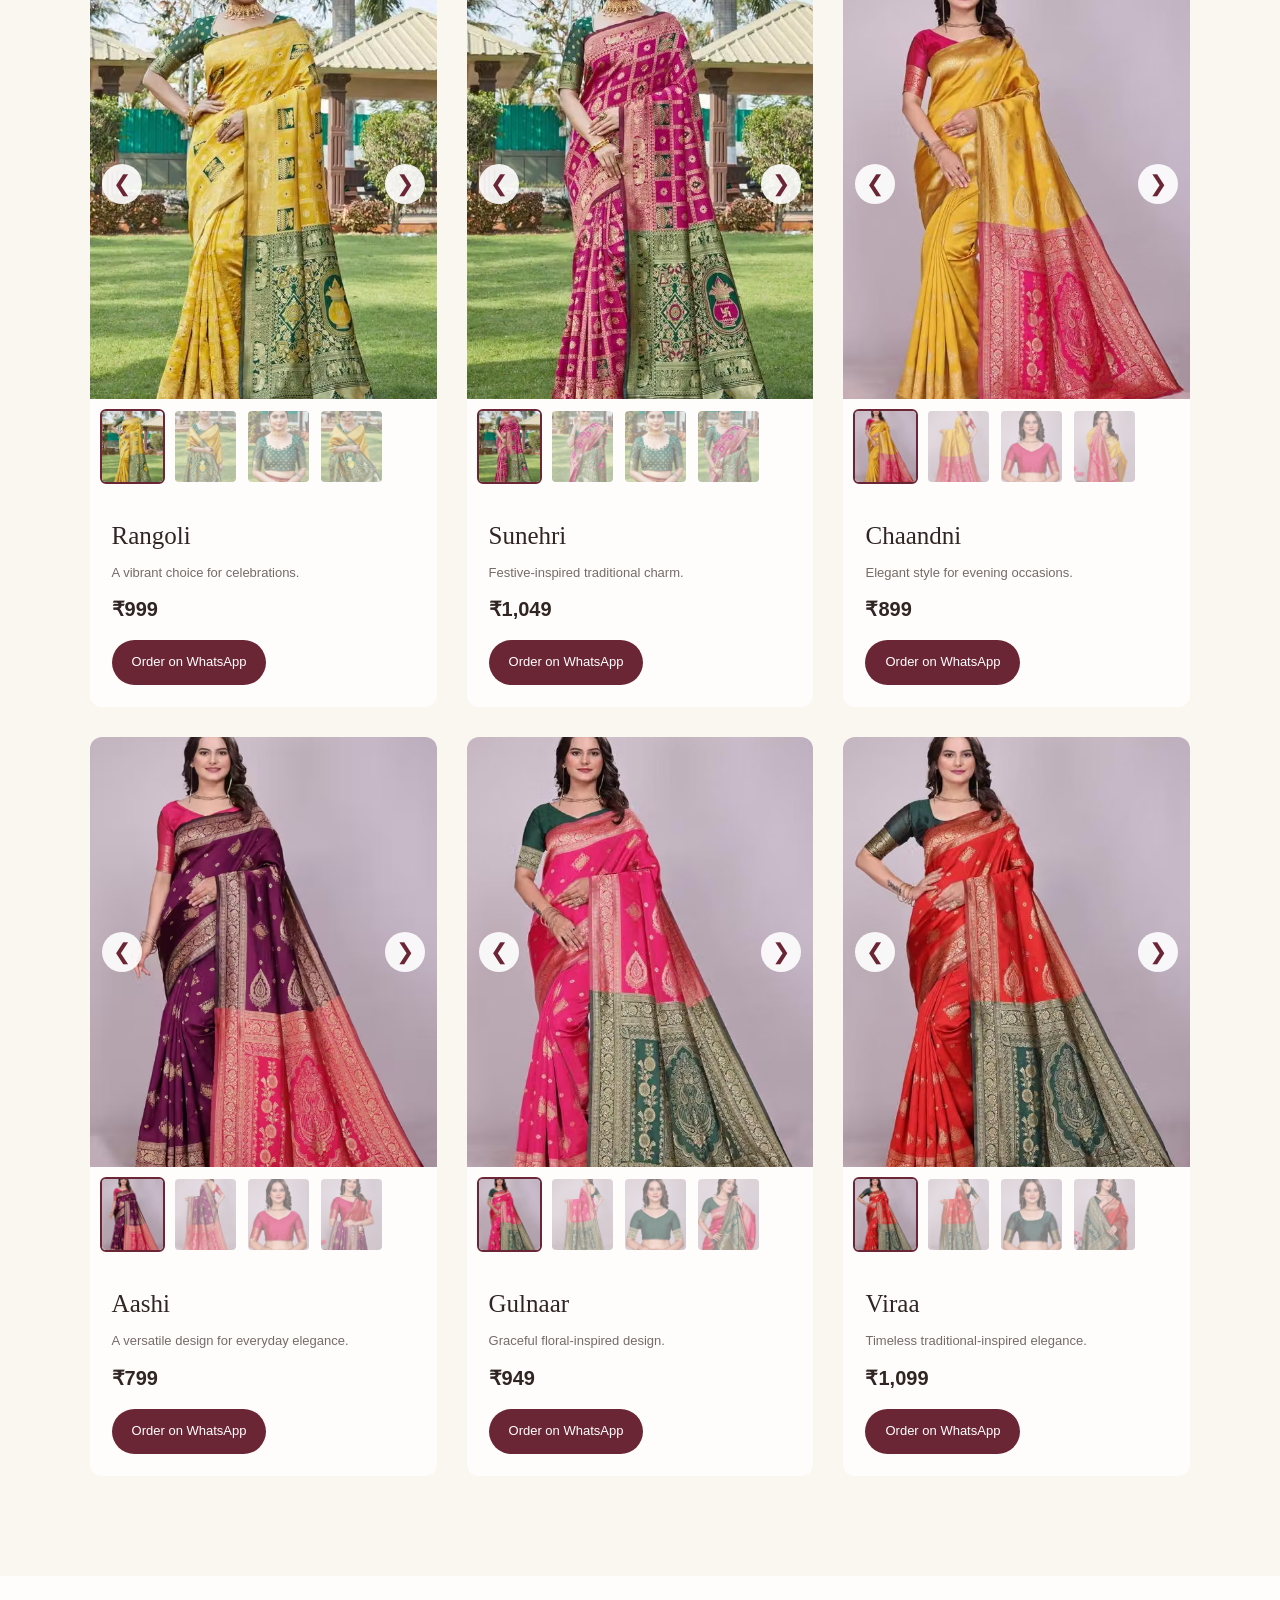
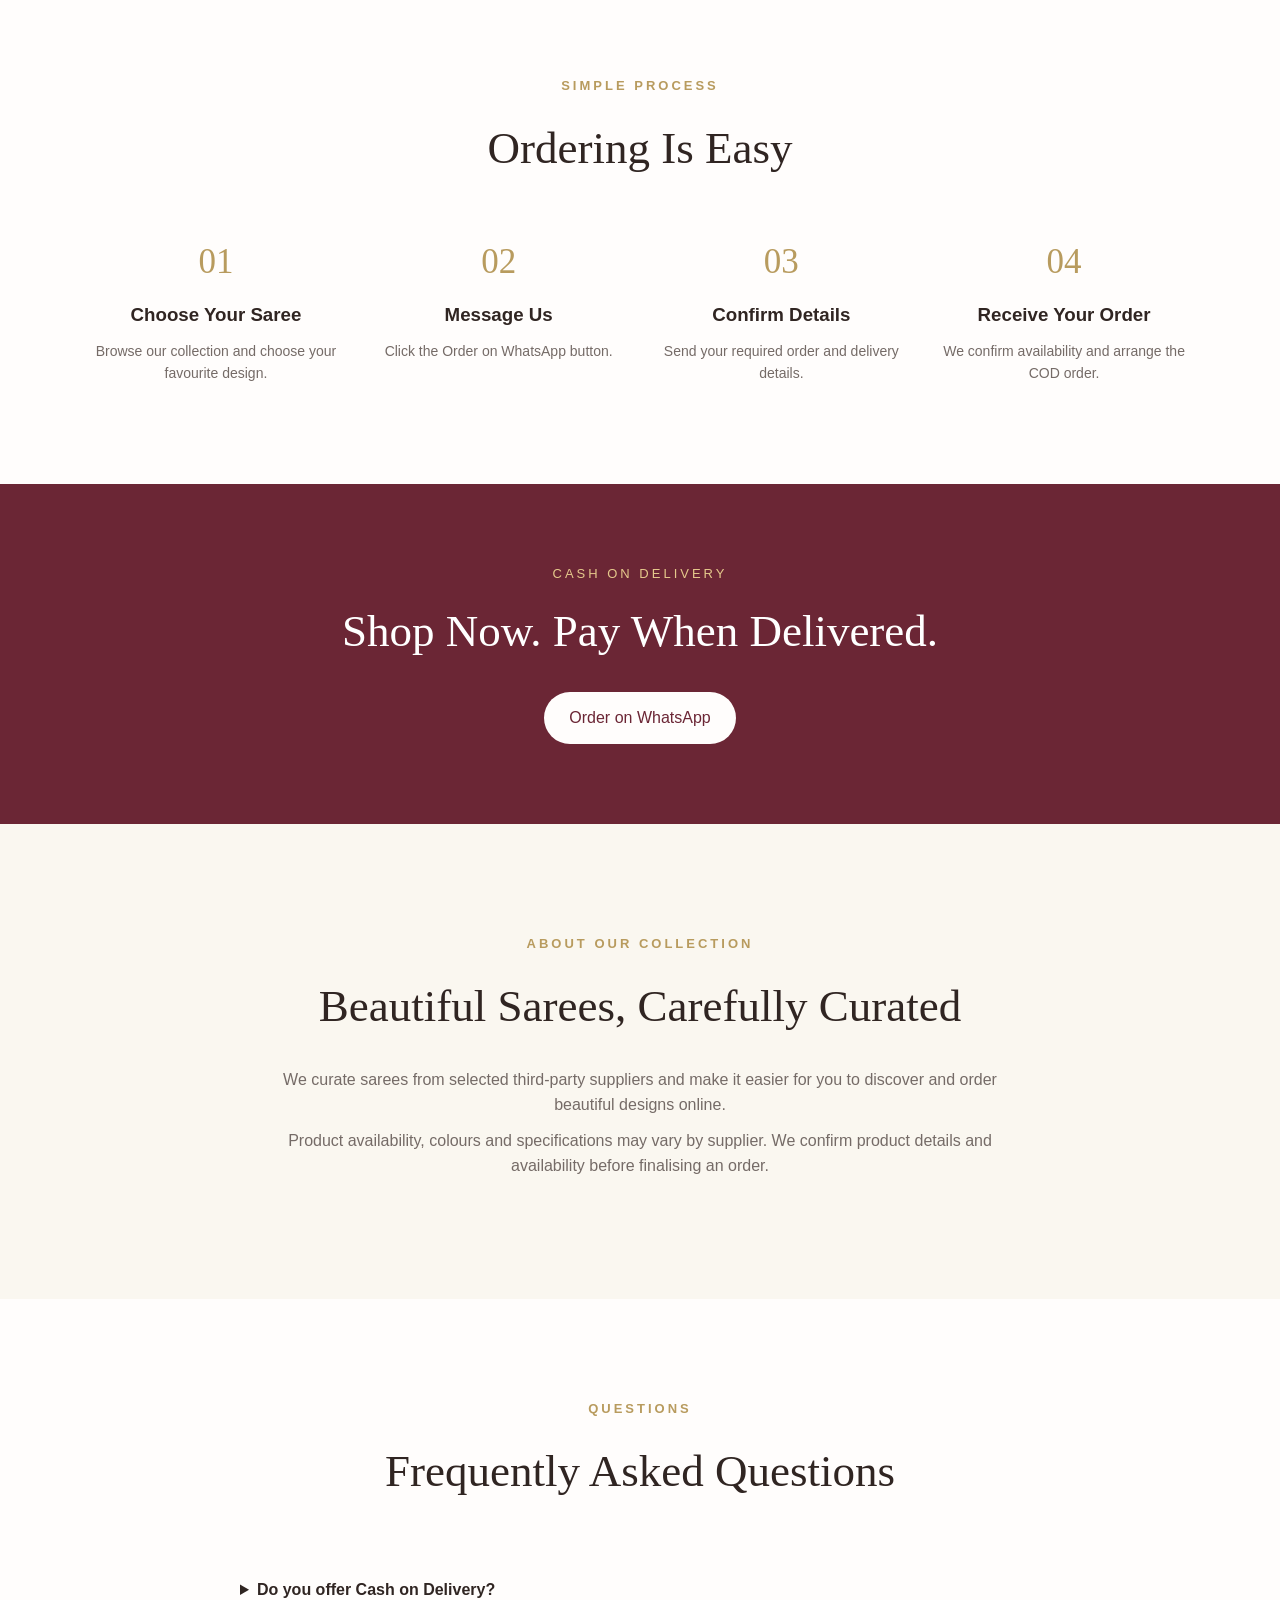
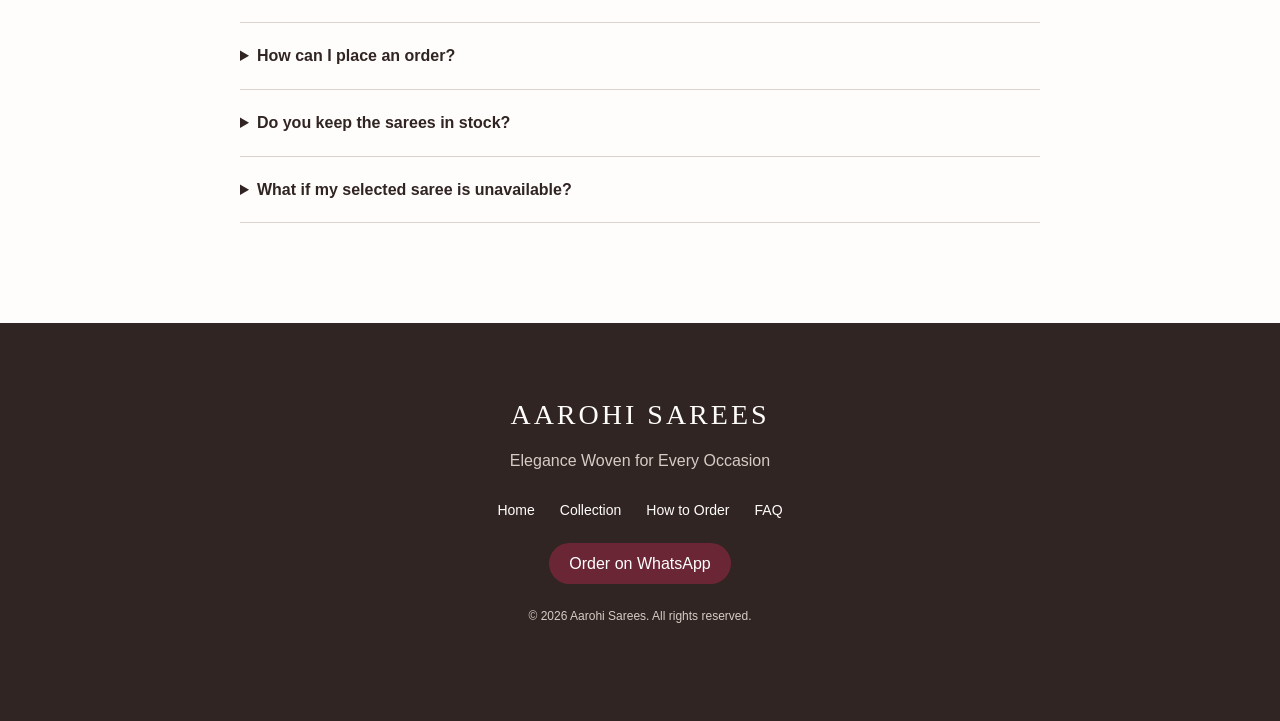
==== commit bea806e0: "Updated 12 saree website" ====
--- a/index.html
+++ b/index.html
@@ -1,786 +1,1628 @@
-<!DOCTYPE html>
-<html lang="en">
-
-<head>
-    <meta charset="UTF-8">
-    <meta name="viewport" content="width=device-width, initial-scale=1.0">
-
-    <title>Aarohi Sarees | Elegant Sarees Online</title>
-
-    <meta name="description"
-        content="Discover beautiful sarees for every occasion. Cash on Delivery available. Order easily through WhatsApp.">
-
-    <link rel="stylesheet" href="style.css">
-</head>
-
-<body>
-
-    <!-- ================= HEADER ================= -->
-
-    <header class="header">
-
-        <div class="logo">
-            <span>AAROHI</span>
-            <small>SAREES</small>
-        </div>
-
-        <nav>
-            <a href="#home">Home</a>
-            <a href="#collection">Collection</a>
-            <a href="#how-to-order">How to Order</a>
-            <a href="#about">About</a>
-            <a href="#faq">FAQ</a>
-        </nav>
-
-        <a href="https://wa.me/919721513645"
-           class="whatsapp-btn"
-           target="_blank">
-            Order on WhatsApp
-        </a>
-
-    </header>
-
-
-    <!-- ================= HERO ================= -->
-
-    <section id="home" class="hero">
-
-        <div class="hero-content">
-
-            <p class="small-heading">
-                ELEGANT • BEAUTIFUL • TIMELESS
-            </p>
-
-            <h1>
-                Elegance Woven<br>
-                for Every Occasion
-            </h1>
-
-            <p>
-                Discover beautiful sarees selected for weddings,
-                festivals, celebrations and everyday elegance.
-            </p>
-
-            <div class="hero-buttons">
-
-                <a href="#collection" class="primary-btn">
-                    Shop Collection
-                </a>
-
-                <a href="https://wa.me/91XXXXXXXXXX"
-                   class="secondary-btn"
-                   target="_blank">
-                    Order on WhatsApp
-                </a>
-
-            </div>
-
-            <div class="trust-text">
-                ✦ Curated Designs &nbsp; ✦ Cash on Delivery
-            </div>
-
-        </div>
-
-
-        <div class="hero-image">
-
-            <img src="images/hero.jpg"
-                 alt="Elegant saree">
-
-        </div>
-
-    </section>
-
-
-    <!-- ================= WHY US ================= -->
-
-    <section class="why-us">
-
-        <div class="section-title">
-
-            <p>WHY SHOP WITH US</p>
-
-            <h2>
-                Made for Your Saree Moments
-            </h2>
-
-        </div>
-
-
-        <div class="benefits">
-
-            <div class="benefit">
-                <div class="icon">✦</div>
-
-                <h3>Carefully Curated</h3>
-
-                <p>
-                    Beautiful designs selected with care.
-                </p>
-            </div>
-
-
-            <div class="benefit">
-                <div class="icon">♡</div>
-
-                <h3>Easy Ordering</h3>
-
-                <p>
-                    Place your order conveniently through WhatsApp.
-                </p>
-            </div>
-
-
-            <div class="benefit">
-                <div class="icon">₹</div>
-
-                <h3>Cash on Delivery</h3>
-
-                <p>
-                    Pay when your order is delivered.
-                </p>
-            </div>
-
-
-            <div class="benefit">
-                <div class="icon">✓</div>
-
-                <h3>Simple Shopping</h3>
-
-                <p>
-                    Discover sarees from the comfort of your home.
-                </p>
-            </div>
-
-        </div>
-
-    </section>
-
-
-    <!-- ================= COLLECTION ================= -->
-
-    <section id="collection" class="collection">
-
-        <div class="section-title">
-
-            <p>OUR COLLECTION</p>
-
-            <h2>
-                Sarees You'll Love
-            </h2>
-
-            <span>
-                Elegant styles for every mood and occasion.
-            </span>
-
-        </div>
-
-
-        <div class="product-grid">
-
-
-            <!-- PRODUCT 1 -->
-
-            <div class="product-card">
-
-                <img src="images/saree1.jpg"
-                     alt="Royal Bloom Saree">
-
-                <div class="product-info">
-
-                    <h3>Royal Bloom</h3>
-
-                    <p class="description">
-                        Elegant floral-inspired saree.
-                    </p>
-
-                    <div class="price">
-                        ₹999
-                    </div>
-
-                    <a href="https://wa.me/91XXXXXXXXXX?text=Hello!%20I%20would%20like%20to%20order%20Royal%20Bloom.%20Please%20confirm%20availability%20and%20Cash%20on%20Delivery%20details."
-                       class="order-btn"
-                       target="_blank">
-                        Order on WhatsApp
-                    </a>
-
-                </div>
-
-            </div>
-
-
-            <!-- PRODUCT 2 -->
-
-            <div class="product-card">
-
-                <img src="images/saree2.jpg"
-                     alt="Rose Grace Saree">
-
-                <div class="product-info">
-
-                    <h3>Rose Grace</h3>
-
-                    <p class="description">
-                        A graceful design for celebrations.
-                    </p>
-
-                    <div class="price">
-                        ₹899
-                    </div>
-
-                    <a href="https://wa.me/91XXXXXXXXXX?text=Hello!%20I%20would%20like%20to%20order%20Rose%20Grace.%20Please%20confirm%20availability%20and%20Cash%20on%20Delivery%20details."
-                       class="order-btn"
-                       target="_blank">
-                        Order on WhatsApp
-                    </a>
-
-                </div>
-
-            </div>
-
-
-            <!-- PRODUCT 3 -->
-
-            <div class="product-card">
-
-                <img src="images/saree3.jpg"
-                     alt="Regal Drape Saree">
-
-                <div class="product-info">
-
-                    <h3>Regal Drape</h3>
-
-                    <p class="description">
-                        A sophisticated traditional-inspired design.
-                    </p>
-
-                    <div class="price">
-                        ₹1,099
-                    </div>
-
-                    <a href="https://wa.me/91XXXXXXXXXX?text=Hello!%20I%20would%20like%20to%20order%20Regal%20Drape.%20Please%20confirm%20availability%20and%20Cash%20on%20Delivery%20details."
-                       class="order-btn"
-                       target="_blank">
-                        Order on WhatsApp
-                    </a>
-
-                </div>
-
-            </div>
-
-
-            <!-- PRODUCT 4 -->
-
-            <div class="product-card">
-
-                <img src="images/saree4.jpg"
-                     alt="Lotus Elegance Saree">
-
-                <div class="product-info">
-
-                    <h3>Lotus Elegance</h3>
-
-                    <p class="description">
-                        A graceful choice for special occasions.
-                    </p>
-
-                    <div class="price">
-                        ₹949
-                    </div>
-
-                    <a href="https://wa.me/91XXXXXXXXXX?text=Hello!%20I%20would%20like%20to%20order%20Lotus%20Elegance.%20Please%20confirm%20availability%20and%20Cash%20on%20Delivery%20details."
-                       class="order-btn"
-                       target="_blank">
-                        Order on WhatsApp
-                    </a>
-
-                </div>
-
-            </div>
-
-
-            <!-- PRODUCT 5 -->
-
-            <div class="product-card">
-
-                <img src="images/saree5.jpg"
-                     alt="Meher Saree">
-
-                <div class="product-info">
-
-                    <h3>Meher</h3>
-
-                    <p class="description">
-                        A classic-inspired elegant design.
-                    </p>
-
-                    <div class="price">
-                        ₹849
-                    </div>
-
-                    <a href="https://wa.me/91XXXXXXXXXX?text=Hello!%20I%20would%20like%20to%20order%20Meher.%20Please%20confirm%20availability%20and%20Cash%20on%20Delivery%20details."
-                       class="order-btn"
-                       target="_blank">
-                        Order on WhatsApp
-                    </a>
-
-                </div>
-
-            </div>
-
-
-            <!-- PRODUCT 6 -->
-
-            <div class="product-card">
-
-                <img src="images/saree6.jpg"
-                     alt="Noor Saree">
-
-                <div class="product-info">
-
-                    <h3>Noor</h3>
-
-                    <p class="description">
-                        Simple, refined and elegant.
-                    </p>
-
-                    <div class="price">
-                        ₹799
-                    </div>
-
-                    <a href="https://wa.me/91XXXXXXXXXX?text=Hello!%20I%20would%20like%20to%20order%20Noor.%20Please%20confirm%20availability%20and%20Cash%20on%20Delivery%20details."
-                       class="order-btn"
-                       target="_blank">
-                        Order on WhatsApp
-                    </a>
-
-                </div>
-
-            </div>
-
-
-            <!-- PRODUCT 7 -->
-
-            <div class="product-card">
-
-                <img src="images/saree7.jpg"
-                     alt="Rangoli Saree">
-
-                <div class="product-info">
-
-                    <h3>Rangoli</h3>
-
-                    <p class="description">
-                        A vibrant choice for celebrations.
-                    </p>
-
-                    <div class="price">
-                        ₹999
-                    </div>
-
-                    <a href="https://wa.me/91XXXXXXXXXX?text=Hello!%20I%20would%20like%20to%20order%20Rangoli.%20Please%20confirm%20availability%20and%20Cash%20on%20Delivery%20details."
-                       class="order-btn"
-                       target="_blank">
-                        Order on WhatsApp
-                    </a>
-
-                </div>
-
-            </div>
-
-
-            <!-- PRODUCT 8 -->
-
-            <div class="product-card">
-
-                <img src="images/saree8.jpg"
-                     alt="Sunehri Saree">
-
-                <div class="product-info">
-
-                    <h3>Sunehri</h3>
-
-                    <p class="description">
-                        Festive-inspired traditional charm.
-                    </p>
-
-                    <div class="price">
-                        ₹1,049
-                    </div>
-
-                    <a href="https://wa.me/91XXXXXXXXXX?text=Hello!%20I%20would%20like%20to%20order%20Sunehri.%20Please%20confirm%20availability%20and%20Cash%20on%20Delivery%20details."
-                       class="order-btn"
-                       target="_blank">
-                        Order on WhatsApp
-                    </a>
-
-                </div>
-
-            </div>
-
-
-            <!-- PRODUCT 9 -->
-
-            <div class="product-card">
-
-                <img src="images/saree9.jpg"
-                     alt="Chaandni Saree">
-
-                <div class="product-info">
-
-                    <h3>Chaandni</h3>
-
-                    <p class="description">
-                        Elegant style for evening occasions.
-                    </p>
-
-                    <div class="price">
-                        ₹899
-                    </div>
-
-                    <a href="https://wa.me/91XXXXXXXXXX?text=Hello!%20I%20would%20like%20to%20order%20Chaandni.%20Please%20confirm%20availability%20and%20Cash%20on%20Delivery%20details."
-                       class="order-btn"
-                       target="_blank">
-                        Order on WhatsApp
-                    </a>
-
-                </div>
-
-            </div>
-
-
-            <!-- PRODUCT 10 -->
-
-            <div class="product-card">
-
-                <img src="images/saree10.jpg"
-                     alt="Aashi Saree">
-
-                <div class="product-info">
-
-                    <h3>Aashi</h3>
-
-                    <p class="description">
-                        A versatile design for everyday elegance.
-                    </p>
-
-                    <div class="price">
-                        ₹799
-                    </div>
-
-                    <a href="https://wa.me/91XXXXXXXXXX?text=Hello!%20I%20would%20like%20to%20order%20Aashi.%20Please%20confirm%20availability%20and%20Cash%20on%20Delivery%20details."
-                       class="order-btn"
-                       target="_blank">
-                        Order on WhatsApp
-                    </a>
-
-                </div>
-
-            </div>
-
-
-            <!-- PRODUCT 11 -->
-
-            <div class="product-card">
-
-                <img src="images/saree11.jpg"
-                     alt="Gulnaar Saree">
-
-                <div class="product-info">
-
-                    <h3>Gulnaar</h3>
-
-                    <p class="description">
-                        Graceful floral-inspired design.
-                    </p>
-
-                    <div class="price">
-                        ₹949
-                    </div>
-
-                    <a href="https://wa.me/91XXXXXXXXXX?text=Hello!%20I%20would%20like%20to%20order%20Gulnaar.%20Please%20confirm%20availability%20and%20Cash%20on%20Delivery%20details."
-                       class="order-btn"
-                       target="_blank">
-                        Order on WhatsApp
-                    </a>
-
-                </div>
-
-            </div>
-
-
-            <!-- PRODUCT 12 -->
-
-            <div class="product-card">
-
-                <img src="images/saree12.jpg"
-                     alt="Viraa Saree">
-
-                <div class="product-info">
-
-                    <h3>Viraa</h3>
-
-                    <p class="description">
-                        Timeless traditional-inspired elegance.
-                    </p>
-
-                    <div class="price">
-                        ₹1,099
-                    </div>
-
-                    <a href="https://wa.me/91XXXXXXXXXX?text=Hello!%20I%20would%20like%20to%20order%20Viraa.%20Please%20confirm%20availability%20and%20Cash%20on%20Delivery%20details."
-                       class="order-btn"
-                       target="_blank">
-                        Order on WhatsApp
-                    </a>
-
-                </div>
-
-            </div>
-
-        </div>
-
-    </section>
-
-
-    <!-- ================= HOW TO ORDER ================= -->
-
-    <section id="how-to-order" class="how-to-order">
-
-        <div class="section-title">
-
-            <p>SIMPLE PROCESS</p>
-
-            <h2>
-                Ordering Is Easy
-            </h2>
-
-        </div>
-
-
-        <div class="steps">
-
-            <div class="step">
-
-                <span>01</span>
-
-                <h3>Choose Your Saree</h3>
-
-                <p>
-                    Browse our collection and choose your favourite design.
-                </p>
-
-            </div>
-
-
-            <div class="step">
-
-                <span>02</span>
-
-                <h3>Message Us</h3>
-
-                <p>
-                    Click the Order on WhatsApp button.
-                </p>
-
-            </div>
-
-
-            <div class="step">
-
-                <span>03</span>
-
-                <h3>Confirm Details</h3>
-
-                <p>
-                    Send your required order and delivery details.
-                </p>
-
-            </div>
-
-
-            <div class="step">
-
-                <span>04</span>
-
-                <h3>Receive Your Order</h3>
-
-                <p>
-                    We confirm availability and arrange the COD order.
-                </p>
-
-            </div>
-
-        </div>
-
-    </section>
-
-
-    <!-- ================= COD ================= -->
-
-    <section class="cod-banner">
-
-        <p>CASH ON DELIVERY</p>
-
-        <h2>
-            Shop Now. Pay When Delivered.
-        </h2>
-
-        <a href="https://wa.me/91XXXXXXXXXX"
-           class="light-btn"
-           target="_blank">
-            Order on WhatsApp
-        </a>
-
-    </section>
-
-
-    <!-- ================= ABOUT ================= -->
-
-    <section id="about" class="about">
-
-        <div class="about-content">
-
-            <p class="small-heading">
-                ABOUT OUR COLLECTION
-            </p>
-
-            <h2>
-                Beautiful Sarees,
-                Carefully Curated
-            </h2>
-
-            <p>
-                We curate sarees from selected third-party suppliers
-                and make it easier for you to discover and order
-                beautiful designs online.
-            </p>
-
-            <p>
-                Product availability, colours and specifications may
-                vary by supplier. We confirm product details and
-                availability before finalising an order.
-            </p>
-
-        </div>
-
-    </section>
-
-
-    <!-- ================= FAQ ================= -->
-
-    <section id="faq" class="faq">
-
-        <div class="section-title">
-
-            <p>QUESTIONS</p>
-
-            <h2>
-                Frequently Asked Questions
-            </h2>
-
-        </div>
-
-
-        <div class="faq-list">
-
-            <details>
-
-                <summary>
-                    Do you offer Cash on Delivery?
-                </summary>
-
-                <p>
-                    Yes. COD is our available payment method,
-                    subject to delivery availability.
-                </p>
-
-            </details>
-
-
-            <details>
-
-                <summary>
-                    How can I place an order?
-                </summary>
-
-                <p>
-                    Select your saree and click Order on WhatsApp.
-                    We will help you complete the order.
-                </p>
-
-            </details>
-
-
-            <details>
-
-                <summary>
-                    Do you keep the sarees in stock?
-                </summary>
-
-                <p>
-                    We curate products from third-party suppliers,
-                    so availability is confirmed before an order
-                    is finalised.
-                </p>
-
-            </details>
-
-
-            <details>
-
-                <summary>
-                    What if my selected saree is unavailable?
-                </summary>
-
-                <p>
-                    We will inform you if the selected product is
-                    unavailable and help you choose another design.
-                </p>
-
-            </details>
-
-        </div>
-
-    </section>
-
-
-    <!-- ================= FOOTER ================= -->
-
-    <footer>
-
-        <div class="footer-logo">
-            AAROHI SAREES
-        </div>
-
-        <p>
-            Elegance Woven for Every Occasion
-        </p>
-
-        <div class="footer-links">
-
-            <a href="#home">Home</a>
-            <a href="#collection">Collection</a>
-            <a href="#how-to-order">How to Order</a>
-            <a href="#faq">FAQ</a>
-
-        </div>
-
-        <a href="https://wa.me/91XXXXXXXXXX"
-           class="whatsapp-btn"
-           target="_blank">
-            Order on WhatsApp
-        </a>
-
-        <p class="copyright">
-            © 2026 Aarohi Sarees. All rights reserved.
-        </p>
-
-    </footer>
-
-
-    <script src="script.js"></script>
-
-</body>
-
+<!DOCTYPE html>
+<html lang="en">
+
+<head>
+    <meta charset="UTF-8">
+    <meta name="viewport" content="width=device-width, initial-scale=1.0">
+
+    <title>Aarohi Sarees | Elegant Sarees Online</title>
+
+    <meta name="description"
+        content="Discover beautiful sarees for every occasion. Cash on Delivery available. Order easily through WhatsApp.">
+
+    <link rel="stylesheet" href="style.css">
+</head>
+
+<body>
+
+    <!-- ================= HEADER ================= -->
+
+    <header class="header">
+
+        <div class="logo">
+            <span>AAROHI</span>
+            <small>SAREES</small>
+        </div>
+
+        <nav>
+            <a href="#home">Home</a>
+            <a href="#collection">Collection</a>
+            <a href="#how-to-order">How to Order</a>
+            <a href="#about">About</a>
+            <a href="#faq">FAQ</a>
+        </nav>
+
+        <a href="https://wa.me/919721513645"
+           class="whatsapp-btn"
+           target="_blank">
+            Order on WhatsApp
+        </a>
+
+    </header>
+
+
+    <!-- ================= HERO ================= -->
+
+    <section id="home" class="hero">
+
+        <div class="hero-content">
+
+            <p class="small-heading">
+                ELEGANT • BEAUTIFUL • TIMELESS
+            </p>
+
+            <h1>
+                Elegance Woven<br>
+                for Every Occasion
+            </h1>
+
+            <p>
+                Discover beautiful sarees selected for weddings,
+                festivals, celebrations and everyday elegance.
+            </p>
+
+            <div class="hero-buttons">
+
+                <a href="#collection" class="primary-btn">
+                    Shop Collection
+                </a>
+
+                <a href="https://wa.me/91XXXXXXXXXX"
+                   class="secondary-btn"
+                   target="_blank">
+                    Order on WhatsApp
+                </a>
+
+            </div>
+
+            <div class="trust-text">
+                ✦ Curated Designs &nbsp; ✦ Cash on Delivery
+            </div>
+
+        </div>
+
+
+        <div class="hero-image">
+
+            <img src="images/hero.jpg"
+                 alt="Elegant saree">
+
+        </div>
+
+    </section>
+
+
+    <!-- ================= WHY US ================= -->
+
+    <section class="why-us">
+
+        <div class="section-title">
+
+            <p>WHY SHOP WITH US</p>
+
+            <h2>
+                Made for Your Saree Moments
+            </h2>
+
+        </div>
+
+
+        <div class="benefits">
+
+            <div class="benefit">
+                <div class="icon">✦</div>
+
+                <h3>Carefully Curated</h3>
+
+                <p>
+                    Beautiful designs selected with care.
+                </p>
+            </div>
+
+
+            <div class="benefit">
+                <div class="icon">♡</div>
+
+                <h3>Easy Ordering</h3>
+
+                <p>
+                    Place your order conveniently through WhatsApp.
+                </p>
+            </div>
+
+
+            <div class="benefit">
+                <div class="icon">₹</div>
+
+                <h3>Cash on Delivery</h3>
+
+                <p>
+                    Pay when your order is delivered.
+                </p>
+            </div>
+
+
+            <div class="benefit">
+                <div class="icon">✓</div>
+
+                <h3>Simple Shopping</h3>
+
+                <p>
+                    Discover sarees from the comfort of your home.
+                </p>
+            </div>
+
+        </div>
+
+    </section>
+
+
+    <!-- ================= COLLECTION ================= -->
+
+    <section id="collection" class="collection">
+
+        <div class="section-title">
+
+            <p>OUR COLLECTION</p>
+
+            <h2>
+                Sarees You'll Love
+            </h2>
+
+            <span>
+                Elegant styles for every mood and occasion.
+            </span>
+
+        </div>
+
+
+        <div class="product-grid">
+
+
+            <!-- PRODUCT 1 -->
+
+            <div class="product-card">
+
+                <div class="product-gallery">
+
+                    <div class="main-image-container">
+                
+                        <button
+                            type="button"
+                            class="gallery-arrow prev"
+                            onclick="previousImage(this)">
+                            &#10094;
+                        </button>
+                
+                        <img
+                            src="images/saree1-1.jpg"
+                            class="main-product-image"
+                            alt="Saree"
+                            onclick="openLightbox(this)"
+                        >
+                
+                        <button
+                            type="button"
+                            class="gallery-arrow next"
+                            onclick="nextImage(this)">
+                            &#10095;
+                        </button>
+                
+                    </div>
+                
+                
+                    <div class="thumbnail-container">
+                
+                        <img
+                            src="images/saree1-1.jpg"
+                            class="thumbnail active"
+                            onclick="selectImage(this)"
+                        >
+                
+                        <img
+                            src="images/saree1-2.jpg"
+                            class="thumbnail"
+                            onclick="selectImage(this)"
+                        >
+                
+                        <img
+                            src="images/saree1-3.jpg"
+                            class="thumbnail"
+                            onclick="selectImage(this)"
+                        >
+                
+                        <img
+                            src="images/saree1-4.jpg"
+                            class="thumbnail"
+                            onclick="selectImage(this)"
+                        >
+                
+                        <!-- <img
+                            src="images/saree1-5.jpg"
+                            class="thumbnail"
+                            onclick="selectImage(this)"
+                        > -->
+                
+                    </div>
+                
+                </div>
+
+                <div class="product-info">
+
+                    <h3>Royal Bloom</h3>
+
+                    <p class="description">
+                        Elegant floral-inspired saree.
+                    </p>
+
+                    <div class="price">
+                        ₹999
+                    </div>
+
+                    <a href="https://wa.me/919721513645?text=Hello!%20I%20would%20like%20to%20order%20Royal%20Bloom.%20Please%20confirm%20availability%20and%20Cash%20on%20Delivery%20details."
+                       class="order-btn"
+                       target="_blank">
+                        Order on WhatsApp
+                    </a>
+
+                </div>
+
+            </div>
+
+
+            <!-- PRODUCT 2 -->
+
+            <div class="product-card">
+
+                
+                <div class="product-gallery">
+
+                    <!-- MAIN IMAGE -->
+                
+                    <div class="main-image-container">
+                
+                        <button class="gallery-arrow prev"
+                                onclick="previousImage(this)">
+                            &#10094;
+                        </button>
+                
+                        <img
+                            class="main-product-image"
+                            src="images/saree2-1.jpg"
+                            alt="Rose Grace Saree"
+                            onclick="openLightbox(this)"
+                        >
+                
+                        <button class="gallery-arrow next"
+                                onclick="nextImage(this)">
+                            &#10095;
+                        </button>
+                
+                    </div>
+                
+                
+                    <!-- THUMBNAILS -->
+                
+                    <div class="thumbnail-container">
+                
+                        <img
+                            src="images/saree2-1.jpg"
+                            class="thumbnail active"
+                            onclick="selectImage(this)"
+                            alt="Rose Grace view 1"
+                        >
+                
+                        <img
+                            src="images/saree2-2.jpg"
+                            class="thumbnail"
+                            onclick="selectImage(this)"
+                            alt="Rose Grace view 2"
+                        >
+                
+                        <img
+                            src="images/saree2-3.jpg"
+                            class="thumbnail"
+                            onclick="selectImage(this)"
+                            alt="Rose Grace view 3"
+                        >
+                
+                        <img
+                            src="images/saree2-4.jpg"
+                            class="thumbnail"
+                            onclick="selectImage(this)"
+                            alt="Rose Grace view 4"
+                        >
+                
+                        <!-- <img
+                            src="images/saree2-5.jpg"
+                            class="thumbnail"
+                            onclick="selectImage(this)"
+                            alt="Rose Grace view 5"
+                        > -->
+                
+                    </div>
+                
+                </div>
+                <div class="product-info">
+
+                    <h3>Rose Grace</h3>
+
+                    <p class="description">
+                        A graceful design for celebrations.
+                    </p>
+
+                    <div class="price">
+                        ₹899
+                    </div>
+
+                    <a href="https://wa.me/919721513645?text=Hello!%20I%20would%20like%20to%20order%20Rose%20Grace.%20Please%20confirm%20availability%20and%20Cash%20on%20Delivery%20details."
+                       class="order-btn"
+                       target="_blank">
+                        Order on WhatsApp
+                    </a>
+
+                </div>
+
+            </div>
+
+
+            <!-- PRODUCT 3 -->
+
+            <div class="product-card">
+
+                <div class="product-gallery">
+
+                    <!-- MAIN IMAGE -->
+                
+                    <div class="main-image-container">
+                
+                        <button
+                            type="button"
+                            class="gallery-arrow prev"
+                            onclick="previousImage(this)">
+                            &#10094;
+                        </button>
+                
+                        <img
+                            src="images/saree3-1.jpg"
+                            class="main-product-image"
+                            alt="Regal Drape Saree"
+                            onclick="openLightbox(this)"
+                        >
+                
+                        <button
+                            type="button"
+                            class="gallery-arrow next"
+                            onclick="nextImage(this)">
+                            &#10095;
+                        </button>
+                
+                    </div>
+                
+                
+                    <!-- THUMBNAILS -->
+                
+                    <div class="thumbnail-container">
+                
+                        <img
+                            src="images/saree3-1.jpg"
+                            class="thumbnail active"
+                            onclick="selectImage(this)"
+                            alt="Regal Drape view 1"
+                        >
+                
+                        <img
+                            src="images/saree3-2.jpg"
+                            class="thumbnail"
+                            onclick="selectImage(this)"
+                            alt="Regal Drape view 2"
+                        >
+                
+                        <img
+                            src="images/saree3-3.jpg"
+                            class="thumbnail"
+                            onclick="selectImage(this)"
+                            alt="Regal Drape view 3"
+                        >
+                
+                        <img
+                            src="images/saree3-4.jpg"
+                            class="thumbnail"
+                            onclick="selectImage(this)"
+                            alt="Regal Drape view 4"
+                        >
+                
+                        <!-- <img
+                            src="images/saree3-5.jpg"
+                            class="thumbnail"
+                            onclick="selectImage(this)"
+                            alt="Regal Drape view 5"
+                        > -->
+                
+                    </div>
+                
+                </div>
+
+                <div class="product-info">
+
+                    <h3>Regal Drape</h3>
+
+                    <p class="description">
+                        A sophisticated traditional-inspired design.
+                    </p>
+
+                    <div class="price">
+                        ₹1,099
+                    </div>
+
+                    <a href="https://wa.me/919721513645?text=Hello!%20I%20would%20like%20to%20order%20Regal%20Drape.%20Please%20confirm%20availability%20and%20Cash%20on%20Delivery%20details."
+                       class="order-btn"
+                       target="_blank">
+                        Order on WhatsApp
+                    </a>
+
+                </div>
+
+            </div>
+
+
+            <!-- PRODUCT 4 -->
+
+            <div class="product-card">
+
+                <div class="product-gallery">
+
+                    <!-- MAIN IMAGE -->
+                
+                    <div class="main-image-container">
+                
+                        <button
+                            type="button"
+                            class="gallery-arrow prev"
+                            onclick="previousImage(this)">
+                            &#10094;
+                        </button>
+                
+                        <img
+                            src="images/saree4-1.jpg"
+                            class="main-product-image"
+                            alt="Saree 4"
+                            onclick="openLightbox(this)"
+                        >
+                
+                        <button
+                            type="button"
+                            class="gallery-arrow next"
+                            onclick="nextImage(this)">
+                            &#10095;
+                        </button>
+                
+                    </div>
+                
+                
+                    <!-- THUMBNAILS -->
+                
+                    <div class="thumbnail-container">
+                
+                        <img
+                            src="images/saree4-1.jpg"
+                            class="thumbnail active"
+                            onclick="selectImage(this)"
+                            alt="Saree 4 view 1"
+                        >
+                
+                        <img
+                            src="images/saree4-2.jpg"
+                            class="thumbnail"
+                            onclick="selectImage(this)"
+                            alt="Saree 4 view 2"
+                        >
+                
+                        <img
+                            src="images/saree4-3.jpg"
+                            class="thumbnail"
+                            onclick="selectImage(this)"
+                            alt="Saree 4 view 3"
+                        >
+                
+                        <img
+                            src="images/saree4-4.jpg"
+                            class="thumbnail"
+                            onclick="selectImage(this)"
+                            alt="Saree 4 view 4"
+                        >
+                
+                        <!-- <img
+                            src="images/saree4-5.jpg"
+                            class="thumbnail"
+                            onclick="selectImage(this)"
+                            alt="Saree 4 view 5"
+                        > -->
+                
+                    </div>
+                
+                </div>
+
+                <div class="product-info">
+
+                    <h3>Lotus Elegance</h3>
+
+                    <p class="description">
+                        A graceful choice for special occasions.
+                    </p>
+
+                    <div class="price">
+                        ₹949
+                    </div>
+
+                    <a href="https://wa.me/919721513645?text=Hello!%20I%20would%20like%20to%20order%20Lotus%20Elegance.%20Please%20confirm%20availability%20and%20Cash%20on%20Delivery%20details."
+                       class="order-btn"
+                       target="_blank">
+                        Order on WhatsApp
+                    </a>
+
+                </div>
+
+            </div>
+
+
+            <!-- PRODUCT 5 -->
+
+            <div class="product-card">
+
+                <div class="product-gallery">
+
+                    <!-- MAIN IMAGE -->
+                
+                    <div class="main-image-container">
+                
+                        <button
+                            type="button"
+                            class="gallery-arrow prev"
+                            onclick="previousImage(this)">
+                            &#10094;
+                        </button>
+                
+                        <img
+                            src="images/saree5-1.jpg"
+                            class="main-product-image"
+                            alt="Saree 5"
+                            onclick="openLightbox(this)"
+                        >
+                
+                        <button
+                            type="button"
+                            class="gallery-arrow next"
+                            onclick="nextImage(this)">
+                            &#10095;
+                        </button>
+                
+                    </div>
+                
+                
+                    <!-- THUMBNAILS -->
+                
+                    <div class="thumbnail-container">
+                
+                        <img
+                            src="images/saree5-1.jpg"
+                            class="thumbnail active"
+                            onclick="selectImage(this)"
+                            alt="Saree 5 view 1"
+                        >
+                
+                        <img
+                            src="images/saree5-2.jpg"
+                            class="thumbnail"
+                            onclick="selectImage(this)"
+                            alt="Saree 5 view 2"
+                        >
+                
+                        <img
+                            src="images/saree5-3.jpg"
+                            class="thumbnail"
+                            onclick="selectImage(this)"
+                            alt="Saree 5 view 3"
+                        >
+                
+                        <img
+                            src="images/saree5-4.jpg"
+                            class="thumbnail"
+                            onclick="selectImage(this)"
+                            alt="Saree 5 view 4"
+                        >
+                
+                        <!-- <img
+                            src="images/saree5-5.jpg"
+                            class="thumbnail"
+                            onclick="selectImage(this)"
+                            alt="Saree 5 view 5"
+                        > -->
+                
+                    </div>
+                
+                </div>
+                <div class="product-info">
+
+                    <h3>Meher</h3>
+
+                    <p class="description">
+                        A classic-inspired elegant design.
+                    </p>
+
+                    <div class="price">
+                        ₹849
+                    </div>
+
+                    <a href="https://wa.me/919721513645?text=Hello!%20I%20would%20like%20to%20order%20Meher.%20Please%20confirm%20availability%20and%20Cash%20on%20Delivery%20details."
+                       class="order-btn"
+                       target="_blank">
+                        Order on WhatsApp
+                    </a>
+
+                </div>
+
+            </div>
+
+
+            <!-- PRODUCT 6 -->
+
+            <div class="product-card">
+
+                <div class="product-gallery">
+
+                    <!-- MAIN IMAGE -->
+                
+                    <div class="main-image-container">
+                
+                        <button
+                            type="button"
+                            class="gallery-arrow prev"
+                            onclick="previousImage(this)">
+                            &#10094;
+                        </button>
+                
+                        <img
+                            src="images/saree6-1.jpg"
+                            class="main-product-image"
+                            alt="Saree 6"
+                            onclick="openLightbox(this)"
+                        >
+                
+                        <button
+                            type="button"
+                            class="gallery-arrow next"
+                            onclick="nextImage(this)">
+                            &#10095;
+                        </button>
+                
+                    </div>
+                
+                
+                    <!-- THUMBNAILS -->
+                
+                    <div class="thumbnail-container">
+                
+                        <img
+                            src="images/saree6-1.jpg"
+                            class="thumbnail active"
+                            onclick="selectImage(this)"
+                            alt="Saree 6 view 1"
+                        >
+                
+                        <img
+                            src="images/saree6-2.jpg"
+                            class="thumbnail"
+                            onclick="selectImage(this)"
+                            alt="Saree 6 view 2"
+                        >
+                
+                        <img
+                            src="images/saree6-3.jpg"
+                            class="thumbnail"
+                            onclick="selectImage(this)"
+                            alt="Saree 6 view 3"
+                        >
+                
+                        <img
+                            src="images/saree6-4.jpg"
+                            class="thumbnail"
+                            onclick="selectImage(this)"
+                            alt="Saree 6 view 4"
+                        >
+                
+                        <!-- <img
+                            src="images/saree6-5.jpg"
+                            class="thumbnail"
+                            onclick="selectImage(this)"
+                            alt="Saree 6 view 5"
+                        > -->
+                
+                    </div>
+                
+                </div>
+
+                <div class="product-info">
+
+                    <h3>Noor</h3>
+
+                    <p class="description">
+                        Simple, refined and elegant.
+                    </p>
+
+                    <div class="price">
+                        ₹799
+                    </div>
+
+                    <a href="https://wa.me/919721513645?text=Hello!%20I%20would%20like%20to%20order%20Noor.%20Please%20confirm%20availability%20and%20Cash%20on%20Delivery%20details."
+                       class="order-btn"
+                       target="_blank">
+                        Order on WhatsApp
+                    </a>
+
+                </div>
+
+            </div>
+
+
+            <!-- PRODUCT 7 -->
+
+            <div class="product-card">
+
+                <div class="product-gallery">
+
+                    <!-- MAIN IMAGE -->
+                
+                    <div class="main-image-container">
+                
+                        <button
+                            type="button"
+                            class="gallery-arrow prev"
+                            onclick="previousImage(this)">
+                            &#10094;
+                        </button>
+                
+                        <img
+                            src="images/saree7-1.jpg"
+                            class="main-product-image"
+                            alt="Saree 7"
+                            onclick="openLightbox(this)"
+                        >
+                
+                        <button
+                            type="button"
+                            class="gallery-arrow next"
+                            onclick="nextImage(this)">
+                            &#10095;
+                        </button>
+                
+                    </div>
+                
+                
+                    <!-- THUMBNAILS -->
+                
+                    <div class="thumbnail-container">
+                
+                        <img
+                            src="images/saree7-1.jpg"
+                            class="thumbnail active"
+                            onclick="selectImage(this)"
+                            alt="Saree 7 view 1"
+                        >
+                
+                        <img
+                            src="images/saree7-2.jpg"
+                            class="thumbnail"
+                            onclick="selectImage(this)"
+                            alt="Saree 7 view 2"
+                        >
+                
+                        <img
+                            src="images/saree7-3.jpg"
+                            class="thumbnail"
+                            onclick="selectImage(this)"
+                            alt="Saree 7 view 3"
+                        >
+                
+                        <img
+                            src="images/saree7-4.jpg"
+                            class="thumbnail"
+                            onclick="selectImage(this)"
+                            alt="Saree 7 view 4"
+                        >
+                
+                        <!-- <img
+                            src="images/saree7-5.jpg"
+                            class="thumbnail"
+                            onclick="selectImage(this)"
+                            alt="Saree 7 view 5"
+                        > -->
+                
+                    </div>
+                
+                </div>
+                <div class="product-info">
+
+                    <h3>Rangoli</h3>
+
+                    <p class="description">
+                        A vibrant choice for celebrations.
+                    </p>
+
+                    <div class="price">
+                        ₹999
+                    </div>
+
+                    <a href="https://wa.me/919721513645?text=Hello!%20I%20would%20like%20to%20order%20Rangoli.%20Please%20confirm%20availability%20and%20Cash%20on%20Delivery%20details."
+                       class="order-btn"
+                       target="_blank">
+                        Order on WhatsApp
+                    </a>
+
+                </div>
+
+            </div>
+
+
+            <!-- PRODUCT 8 -->
+
+            <div class="product-card">
+
+                <div class="product-gallery">
+
+                    <!-- MAIN IMAGE -->
+                
+                    <div class="main-image-container">
+                
+                        <button
+                            type="button"
+                            class="gallery-arrow prev"
+                            onclick="previousImage(this)">
+                            &#10094;
+                        </button>
+                
+                        <img
+                            src="images/saree8-1.jpg"
+                            class="main-product-image"
+                            alt="Saree 8"
+                            onclick="openLightbox(this)"
+                        >
+                
+                        <button
+                            type="button"
+                            class="gallery-arrow next"
+                            onclick="nextImage(this)">
+                            &#10095;
+                        </button>
+                
+                    </div>
+                
+                
+                    <!-- THUMBNAILS -->
+                
+                    <div class="thumbnail-container">
+                
+                        <img
+                            src="images/saree8-1.jpg"
+                            class="thumbnail active"
+                            onclick="selectImage(this)"
+                            alt="Saree 8 view 1"
+                        >
+                
+                        <img
+                            src="images/saree8-2.jpg"
+                            class="thumbnail"
+                            onclick="selectImage(this)"
+                            alt="Saree 8 view 2"
+                        >
+                
+                        <img
+                            src="images/saree8-3.jpg"
+                            class="thumbnail"
+                            onclick="selectImage(this)"
+                            alt="Saree 8 view 3"
+                        >
+                
+                        <img
+                            src="images/saree8-4.jpg"
+                            class="thumbnail"
+                            onclick="selectImage(this)"
+                            alt="Saree 8 view 4"
+                        >
+                
+                        <!-- <img
+                            src="images/saree8-5.jpg"
+                            class="thumbnail"
+                            onclick="selectImage(this)"
+                            alt="Saree 8 view 5"
+                        > -->
+                
+                    </div>
+                
+                </div>
+
+                <div class="product-info">
+
+                    <h3>Sunehri</h3>
+
+                    <p class="description">
+                        Festive-inspired traditional charm.
+                    </p>
+
+                    <div class="price">
+                        ₹1,049
+                    </div>
+
+                    <a href="https://wa.me/919721513645?text=Hello!%20I%20would%20like%20to%20order%20Sunehri.%20Please%20confirm%20availability%20and%20Cash%20on%20Delivery%20details."
+                       class="order-btn"
+                       target="_blank">
+                        Order on WhatsApp
+                    </a>
+
+                </div>
+
+            </div>
+
+
+            <!-- PRODUCT 9 -->
+
+            <div class="product-card">
+
+                <div class="product-gallery">
+
+                    <!-- MAIN IMAGE -->
+                
+                    <div class="main-image-container">
+                
+                        <button
+                            type="button"
+                            class="gallery-arrow prev"
+                            onclick="previousImage(this)">
+                            &#10094;
+                        </button>
+                
+                        <img
+                            src="images/saree9-1.jpg"
+                            class="main-product-image"
+                            alt="Saree 9"
+                            onclick="openLightbox(this)"
+                        >
+                
+                        <button
+                            type="button"
+                            class="gallery-arrow next"
+                            onclick="nextImage(this)">
+                            &#10095;
+                        </button>
+                
+                    </div>
+                
+                
+                    <!-- THUMBNAILS -->
+                
+                    <div class="thumbnail-container">
+                
+                        <img
+                            src="images/saree9-1.jpg"
+                            class="thumbnail active"
+                            onclick="selectImage(this)"
+                            alt="Saree 9 view 1"
+                        >
+                
+                        <img
+                            src="images/saree9-2.jpg"
+                            class="thumbnail"
+                            onclick="selectImage(this)"
+                            alt="Saree 9 view 2"
+                        >
+                
+                        <img
+                            src="images/saree9-3.jpg"
+                            class="thumbnail"
+                            onclick="selectImage(this)"
+                            alt="Saree 9 view 3"
+                        >
+                
+                        <img
+                            src="images/saree9-4.jpg"
+                            class="thumbnail"
+                            onclick="selectImage(this)"
+                            alt="Saree 9 view 4"
+                        >
+                
+                        <!-- <img
+                            src="images/saree9-5.jpg"
+                            class="thumbnail"
+                            onclick="selectImage(this)"
+                            alt="Saree 9 view 5"
+                        > -->
+                
+                    </div>
+                
+                </div>
+
+                <div class="product-info">
+
+                    <h3>Chaandni</h3>
+
+                    <p class="description">
+                        Elegant style for evening occasions.
+                    </p>
+
+                    <div class="price">
+                        ₹899
+                    </div>
+
+                    <a href="https://wa.me/919721513645?text=Hello!%20I%20would%20like%20to%20order%20Chaandni.%20Please%20confirm%20availability%20and%20Cash%20on%20Delivery%20details."
+                       class="order-btn"
+                       target="_blank">
+                        Order on WhatsApp
+                    </a>
+
+                </div>
+
+            </div>
+
+
+            <!-- PRODUCT 10 -->
+
+            <div class="product-card">
+
+                <div class="product-gallery">
+
+                    <!-- MAIN IMAGE -->
+                
+                    <div class="main-image-container">
+                
+                        <button
+                            type="button"
+                            class="gallery-arrow prev"
+                            onclick="previousImage(this)">
+                            &#10094;
+                        </button>
+                
+                        <img
+                            src="images/saree10-1.jpg"
+                            class="main-product-image"
+                            alt="Saree 10"
+                            onclick="openLightbox(this)"
+                        >
+                
+                        <button
+                            type="button"
+                            class="gallery-arrow next"
+                            onclick="nextImage(this)">
+                            &#10095;
+                        </button>
+                
+                    </div>
+                
+                
+                    <!-- THUMBNAILS -->
+                
+                    <div class="thumbnail-container">
+                
+                        <img
+                            src="images/saree10-1.jpg"
+                            class="thumbnail active"
+                            onclick="selectImage(this)"
+                            alt="Saree 10 view 1"
+                        >
+                
+                        <img
+                            src="images/saree10-2.jpg"
+                            class="thumbnail"
+                            onclick="selectImage(this)"
+                            alt="Saree 10 view 2"
+                        >
+                
+                        <img
+                            src="images/saree10-3.jpg"
+                            class="thumbnail"
+                            onclick="selectImage(this)"
+                            alt="Saree 10 view 3"
+                        >
+                
+                        <img
+                            src="images/saree10-4.jpg"
+                            class="thumbnail"
+                            onclick="selectImage(this)"
+                            alt="Saree 10 view 4"
+                        >
+                
+                        <!-- <img
+                            src="images/saree10-5.jpg"
+                            class="thumbnail"
+                            onclick="selectImage(this)"
+                            alt="Saree 10 view 5"
+                        > -->
+                
+                    </div>
+                
+                </div>
+
+                <div class="product-info">
+
+                    <h3>Aashi</h3>
+
+                    <p class="description">
+                        A versatile design for everyday elegance.
+                    </p>
+
+                    <div class="price">
+                        ₹799
+                    </div>
+
+                    <a href="https://wa.me/919721513645?text=Hello!%20I%20would%20like%20to%20order%20Aashi.%20Please%20confirm%20availability%20and%20Cash%20on%20Delivery%20details."
+                       class="order-btn"
+                       target="_blank">
+                        Order on WhatsApp
+                    </a>
+
+                </div>
+
+            </div>
+
+
+            <!-- PRODUCT 11 -->
+
+            <div class="product-card">
+
+                <div class="product-gallery">
+
+                    <!-- MAIN IMAGE -->
+                
+                    <div class="main-image-container">
+                
+                        <button
+                            type="button"
+                            class="gallery-arrow prev"
+                            onclick="previousImage(this)">
+                            &#10094;
+                        </button>
+                
+                        <img
+                            src="images/saree11-1.jpg"
+                            class="main-product-image"
+                            alt="Saree 11"
+                            onclick="openLightbox(this)"
+                        >
+                
+                        <button
+                            type="button"
+                            class="gallery-arrow next"
+                            onclick="nextImage(this)">
+                            &#10095;
+                        </button>
+                
+                    </div>
+                
+                
+                    <!-- THUMBNAILS -->
+                
+                    <div class="thumbnail-container">
+                
+                        <img
+                            src="images/saree11-1.jpg"
+                            class="thumbnail active"
+                            onclick="selectImage(this)"
+                            alt="Saree 11 view 1"
+                        >
+                
+                        <img
+                            src="images/saree11-2.jpg"
+                            class="thumbnail"
+                            onclick="selectImage(this)"
+                            alt="Saree 11 view 2"
+                        >
+                
+                        <img
+                            src="images/saree11-3.jpg"
+                            class="thumbnail"
+                            onclick="selectImage(this)"
+                            alt="Saree 11 view 3"
+                        >
+                
+                        <img
+                            src="images/saree11-4.jpg"
+                            class="thumbnail"
+                            onclick="selectImage(this)"
+                            alt="Saree 11 view 4"
+                        >
+                
+                        <!-- <img
+                            src="images/saree11-5.jpg"
+                            class="thumbnail"
+                            onclick="selectImage(this)"
+                            alt="Saree 11 view 5"
+                        > -->
+                
+                    </div>
+                
+                </div>
+                <div class="product-info">
+
+                    <h3>Gulnaar</h3>
+
+                    <p class="description">
+                        Graceful floral-inspired design.
+                    </p>
+
+                    <div class="price">
+                        ₹949
+                    </div>
+
+                    <a href="https://wa.me/919721513645?text=Hello!%20I%20would%20like%20to%20order%20Gulnaar.%20Please%20confirm%20availability%20and%20Cash%20on%20Delivery%20details."
+                       class="order-btn"
+                       target="_blank">
+                        Order on WhatsApp
+                    </a>
+
+                </div>
+
+            </div>
+
+
+            <!-- PRODUCT 12 -->
+
+            <div class="product-card">
+
+                <div class="product-gallery">
+
+                    <!-- MAIN IMAGE -->
+                
+                    <div class="main-image-container">
+                
+                        <button
+                            type="button"
+                            class="gallery-arrow prev"
+                            onclick="previousImage(this)">
+                            &#10094;
+                        </button>
+                
+                        <img
+                            src="images/saree12-1.jpg"
+                            class="main-product-image"
+                            alt="Saree 12"
+                            onclick="openLightbox(this)"
+                        >
+                
+                        <button
+                            type="button"
+                            class="gallery-arrow next"
+                            onclick="nextImage(this)">
+                            &#10095;
+                        </button>
+                
+                    </div>
+                
+                
+                    <!-- THUMBNAILS -->
+                
+                    <div class="thumbnail-container">
+                
+                        <img
+                            src="images/saree12-1.jpg"
+                            class="thumbnail active"
+                            onclick="selectImage(this)"
+                            alt="Saree 12 view 1"
+                        >
+                
+                        <img
+                            src="images/saree12-2.jpg"
+                            class="thumbnail"
+                            onclick="selectImage(this)"
+                            alt="Saree 12 view 2"
+                        >
+                
+                        <img
+                            src="images/saree12-3.jpg"
+                            class="thumbnail"
+                            onclick="selectImage(this)"
+                            alt="Saree 12 view 3"
+                        >
+                
+                        <img
+                            src="images/saree12-4.jpg"
+                            class="thumbnail"
+                            onclick="selectImage(this)"
+                            alt="Saree 12 view 4"
+                        >
+                
+                        <!-- <img
+                            src="images/saree12-5.jpg"
+                            class="thumbnail"
+                            onclick="selectImage(this)"
+                            alt="Saree 12 view 5"
+                        > -->
+                
+                    </div>
+                
+                </div> 
+
+                <div class="product-info">
+
+                    <h3>Viraa</h3>
+
+                    <p class="description">
+                        Timeless traditional-inspired elegance.
+                    </p>
+
+                    <div class="price">
+                        ₹1,099
+                    </div>
+
+                    <a href="https://wa.me/919721513645?text=Hello!%20I%20would%20like%20to%20order%20Viraa.%20Please%20confirm%20availability%20and%20Cash%20on%20Delivery%20details."
+                       class="order-btn"
+                       target="_blank">
+                        Order on WhatsApp
+                    </a>
+
+                </div>
+
+            </div>
+
+        </div>
+
+    </section>
+
+
+    <!-- ================= HOW TO ORDER ================= -->
+
+    <section id="how-to-order" class="how-to-order">
+
+        <div class="section-title">
+
+            <p>SIMPLE PROCESS</p>
+
+            <h2>
+                Ordering Is Easy
+            </h2>
+
+        </div>
+
+
+        <div class="steps">
+
+            <div class="step">
+
+                <span>01</span>
+
+                <h3>Choose Your Saree</h3>
+
+                <p>
+                    Browse our collection and choose your favourite design.
+                </p>
+
+            </div>
+
+
+            <div class="step">
+
+                <span>02</span>
+
+                <h3>Message Us</h3>
+
+                <p>
+                    Click the Order on WhatsApp button.
+                </p>
+
+            </div>
+
+
+            <div class="step">
+
+                <span>03</span>
+
+                <h3>Confirm Details</h3>
+
+                <p>
+                    Send your required order and delivery details.
+                </p>
+
+            </div>
+
+
+            <div class="step">
+
+                <span>04</span>
+
+                <h3>Receive Your Order</h3>
+
+                <p>
+                    We confirm availability and arrange the COD order.
+                </p>
+
+            </div>
+
+        </div>
+
+    </section>
+
+
+    <!-- ================= COD ================= -->
+
+    <section class="cod-banner">
+
+        <p>CASH ON DELIVERY</p>
+
+        <h2>
+            Shop Now. Pay When Delivered.
+        </h2>
+
+        <a href="https://wa.me/919721513645"
+           class="light-btn"
+           target="_blank">
+            Order on WhatsApp
+        </a>
+
+    </section>
+
+
+    <!-- ================= ABOUT ================= -->
+
+    <section id="about" class="about">
+
+        <div class="about-content">
+
+            <p class="small-heading">
+                ABOUT OUR COLLECTION
+            </p>
+
+            <h2>
+                Beautiful Sarees,
+                Carefully Curated
+            </h2>
+
+            <p>
+                We curate sarees from selected third-party suppliers
+                and make it easier for you to discover and order
+                beautiful designs online.
+            </p>
+
+            <p>
+                Product availability, colours and specifications may
+                vary by supplier. We confirm product details and
+                availability before finalising an order.
+            </p>
+
+        </div>
+
+    </section>
+
+
+    <!-- ================= FAQ ================= -->
+
+    <section id="faq" class="faq">
+
+        <div class="section-title">
+
+            <p>QUESTIONS</p>
+
+            <h2>
+                Frequently Asked Questions
+            </h2>
+
+        </div>
+
+
+        <div class="faq-list">
+
+            <details>
+
+                <summary>
+                    Do you offer Cash on Delivery?
+                </summary>
+
+                <p>
+                    Yes. COD is our available payment method,
+                    subject to delivery availability.
+                </p>
+
+            </details>
+
+
+            <details>
+
+                <summary>
+                    How can I place an order?
+                </summary>
+
+                <p>
+                    Select your saree and click Order on WhatsApp.
+                    We will help you complete the order.
+                </p>
+
+            </details>
+
+
+            <details>
+
+                <summary>
+                    Do you keep the sarees in stock?
+                </summary>
+
+                <p>
+                    We curate products from third-party suppliers,
+                    so availability is confirmed before an order
+                    is finalised.
+                </p>
+
+            </details>
+
+
+            <details>
+
+                <summary>
+                    What if my selected saree is unavailable?
+                </summary>
+
+                <p>
+                    We will inform you if the selected product is
+                    unavailable and help you choose another design.
+                </p>
+
+            </details>
+
+        </div>
+
+    </section>
+
+
+    <!-- ================= FOOTER ================= -->
+
+    <footer>
+
+        <div class="footer-logo">
+            AAROHI SAREES
+        </div>
+
+        <p>
+            Elegance Woven for Every Occasion
+        </p>
+
+        <div class="footer-links">
+
+            <a href="#home">Home</a>
+            <a href="#collection">Collection</a>
+            <a href="#how-to-order">How to Order</a>
+            <a href="#faq">FAQ</a>
+
+        </div>
+
+        <a href="https://wa.me/919721513645"
+           class="whatsapp-btn"
+           target="_blank">
+            Order on WhatsApp
+        </a>
+
+        <p class="copyright">
+            © 2026 Aarohi Sarees. All rights reserved.
+        </p>
+
+    </footer>
+
+
+    <script src="script.js"></script>
+    <div id="imageLightbox" class="image-lightbox">
+
+        <button
+            type="button"
+            class="close-lightbox"
+            onclick="closeLightbox()">
+    
+            &times;
+    
+        </button>
+    
+        <img
+            id="lightboxImage"
+            src=""
+            alt="Saree enlarged view"
+        >
+    
+    </div>
+
+</body>
+
 </html>
--- a/style.css
+++ b/style.css
@@ -1,537 +1,717 @@
-/* =========================
-   BASIC SETTINGS
-========================= */
-
-* {
-    margin: 0;
-    padding: 0;
-    box-sizing: border-box;
-}
-
-html {
-    scroll-behavior: smooth;
-}
-
-body {
-    font-family: "Montserrat", Arial, sans-serif;
-    background: #FAF7F0;
-    color: #302522;
-    line-height: 1.6;
-}
-
-a {
-    text-decoration: none;
-    color: inherit;
-}
-
-
-/* =========================
-   HEADER
-========================= */
-
-.header {
-    height: 80px;
-    padding: 0 6%;
-    display: flex;
-    align-items: center;
-    justify-content: space-between;
-    background: #FFFDFC;
-    position: sticky;
-    top: 0;
-    z-index: 1000;
-    border-bottom: 1px solid #eee5dc;
-}
-
-.logo {
-    display: flex;
-    flex-direction: column;
-    line-height: 1;
-    font-family: Georgia, serif;
-    letter-spacing: 2px;
-}
-
-.logo span {
-    font-size: 22px;
-}
-
-.logo small {
-    font-size: 10px;
-    letter-spacing: 4px;
-    text-align: center;
-    margin-top: 5px;
-}
-
-nav {
-    display: flex;
-    gap: 25px;
-}
-
-nav a {
-    font-size: 14px;
-}
-
-nav a:hover {
-    color: #6B2635;
-}
-
-.whatsapp-btn,
-.primary-btn,
-.order-btn {
-    background: #6B2635;
-    color: white;
-    padding: 12px 20px;
-    border-radius: 30px;
-    transition: 0.3s;
-}
-
-.whatsapp-btn:hover,
-.primary-btn:hover,
-.order-btn:hover {
-    transform: translateY(-2px);
-    opacity: 0.9;
-}
-
-
-/* =========================
-   HERO
-========================= */
-
-.hero {
-    min-height: 680px;
-    padding: 70px 7%;
-    display: grid;
-    grid-template-columns: 1fr 1fr;
-    gap: 60px;
-    align-items: center;
-}
-
-.hero-content {
-    max-width: 600px;
-}
-
-.small-heading,
-.section-title p {
-    color: #B89B5E;
-    font-size: 13px;
-    font-weight: bold;
-    letter-spacing: 3px;
-    margin-bottom: 15px;
-}
-
-.hero h1 {
-    font-family: Georgia, serif;
-    font-size: clamp(45px, 6vw, 75px);
-    line-height: 1.1;
-    font-weight: normal;
-    margin-bottom: 25px;
-}
-
-.hero-content > p:not(.small-heading) {
-    color: #756B67;
-    max-width: 500px;
-    margin-bottom: 30px;
-}
-
-.hero-buttons {
-    display: flex;
-    gap: 15px;
-    flex-wrap: wrap;
-}
-
-.primary-btn {
-    display: inline-block;
-}
-
-.secondary-btn {
-    border: 1px solid #6B2635;
-    color: #6B2635;
-    padding: 12px 20px;
-    border-radius: 30px;
-}
-
-.trust-text {
-    margin-top: 25px;
-    font-size: 13px;
-    color: #756B67;
-}
-
-.hero-image img {
-    width: 100%;
-    height: 600px;
-    object-fit: cover;
-    border-radius: 180px 180px 10px 10px;
-}
-
-
-/* =========================
-   SECTION TITLE
-========================= */
-
-.section-title {
-    text-align: center;
-    margin-bottom: 50px;
-}
-
-.section-title h2 {
-    font-family: Georgia, serif;
-    font-size: 45px;
-    font-weight: normal;
-}
-
-.section-title span {
-    display: block;
-    margin-top: 10px;
-    color: #756B67;
-}
-
-
-/* =========================
-   WHY US
-========================= */
-
-.why-us {
-    padding: 100px 7%;
-    background: #FFFDFC;
-}
-
-.benefits {
-    display: grid;
-    grid-template-columns: repeat(4, 1fr);
-    gap: 30px;
-    text-align: center;
-}
-
-.icon {
-    width: 55px;
-    height: 55px;
-    margin: 0 auto 15px;
-    border: 1px solid #B89B5E;
-    border-radius: 50%;
-    display: flex;
-    align-items: center;
-    justify-content: center;
-    color: #6B2635;
-    font-size: 20px;
-}
-
-.benefit h3 {
-    margin-bottom: 8px;
-}
-
-.benefit p {
-    color: #756B67;
-    font-size: 14px;
-}
-
-
-/* =========================
-   COLLECTION
-========================= */
-
-.collection {
-    padding: 100px 7%;
-}
-
-.product-grid {
-    display: grid;
-    grid-template-columns: repeat(3, 1fr);
-    gap: 30px;
-}
-
-.product-card {
-    background: #FFFDFC;
-    border-radius: 12px;
-    overflow: hidden;
-    transition: 0.3s;
-}
-
-.product-card:hover {
-    transform: translateY(-5px);
-}
-
-.product-card img {
-    width: 100%;
-    height: 430px;
-    object-fit: cover;
-}
-
-.product-info {
-    padding: 22px;
-}
-
-.product-info h3 {
-    font-family: Georgia, serif;
-    font-size: 25px;
-    font-weight: normal;
-}
-
-.description {
-    color: #756B67;
-    font-size: 13px;
-    margin: 7px 0;
-}
-
-.price {
-    font-weight: bold;
-    font-size: 20px;
-    margin: 10px 0 15px;
-}
-
-.order-btn {
-    display: inline-block;
-    font-size: 13px;
-}
-
-
-/* =========================
-   HOW TO ORDER
-========================= */
-
-.how-to-order {
-    padding: 100px 7%;
-    background: #FFFDFC;
-}
-
-.steps {
-    display: grid;
-    grid-template-columns: repeat(4, 1fr);
-    gap: 30px;
-}
-
-.step {
-    text-align: center;
-}
-
-.step span {
-    display: block;
-    font-family: Georgia, serif;
-    font-size: 35px;
-    color: #B89B5E;
-    margin-bottom: 10px;
-}
-
-.step h3 {
-    margin-bottom: 10px;
-}
-
-.step p {
-    color: #756B67;
-    font-size: 14px;
-}
-
-
-/* =========================
-   COD BANNER
-========================= */
-
-.cod-banner {
-    padding: 80px 20px;
-    text-align: center;
-    background: #6B2635;
-    color: white;
-}
-
-.cod-banner p {
-    color: #e5c98c;
-    letter-spacing: 3px;
-    font-size: 13px;
-}
-
-.cod-banner h2 {
-    font-family: Georgia, serif;
-    font-size: 45px;
-    font-weight: normal;
-    margin: 10px 0 25px;
-}
-
-.light-btn {
-    display: inline-block;
-    background: #FFFDFC;
-    color: #6B2635;
-    padding: 13px 25px;
-    border-radius: 30px;
-}
-
-
-/* =========================
-   ABOUT
-========================= */
-
-.about {
-    padding: 110px 20%;
-    text-align: center;
-}
-
-.about h2 {
-    font-family: Georgia, serif;
-    font-size: 45px;
-    font-weight: normal;
-    margin-bottom: 25px;
-}
-
-.about p:not(.small-heading) {
-    color: #756B67;
-    margin: 10px auto;
-    max-width: 750px;
-}
-
-
-/* =========================
-   FAQ
-========================= */
-
-.faq {
-    padding: 100px 15%;
-    background: #FFFDFC;
-}
-
-.faq-list {
-    max-width: 800px;
-    margin: auto;
-}
-
-details {
-    border-bottom: 1px solid #ddd2c9;
-    padding: 20px 0;
-}
-
-summary {
-    cursor: pointer;
-    font-weight: bold;
-}
-
-details p {
-    color: #756B67;
-    padding-top: 10px;
-}
-
-
-/* =========================
-   FOOTER
-========================= */
-
-footer {
-    background: #302522;
-    color: #FFFDFC;
-    text-align: center;
-    padding: 70px 20px;
-}
-
-.footer-logo {
-    font-family: Georgia, serif;
-    font-size: 28px;
-    letter-spacing: 3px;
-}
-
-footer > p {
-    color: #d7cbc5;
-    margin: 10px 0 25px;
-}
-
-.footer-links {
-    display: flex;
-    justify-content: center;
-    gap: 25px;
-    margin-bottom: 30px;
-    font-size: 14px;
-}
-
-.copyright {
-    font-size: 12px;
-    margin-top: 30px;
-}
-
-
-/* =========================
-   MOBILE
-========================= */
-
-@media (max-width: 900px) {
-
-    nav {
-        display: none;
-    }
-
-    .header {
-        padding: 0 5%;
-    }
-
-    .header .whatsapp-btn {
-        font-size: 11px;
-        padding: 9px 12px;
-    }
-
-    .hero {
-        grid-template-columns: 1fr;
-        padding: 50px 6%;
-    }
-
-    .hero h1 {
-        font-size: 48px;
-    }
-
-    .hero-image {
-        order: -1;
-    }
-
-    .hero-image img {
-        height: 500px;
-    }
-
-    .benefits {
-        grid-template-columns: 1fr 1fr;
-    }
-
-    .product-grid {
-        grid-template-columns: 1fr 1fr;
-        gap: 15px;
-    }
-
-    .product-card img {
-        height: 330px;
-    }
-
-    .steps {
-        grid-template-columns: 1fr 1fr;
-    }
-
-    .about {
-        padding: 80px 8%;
-    }
-
-    .faq {
-        padding: 80px 8%;
-    }
-}
-
-
-@media (max-width: 600px) {
-
-    .hero h1 {
-        font-size: 40px;
-    }
-
-    .section-title h2 {
-        font-size: 35px;
-    }
-
-    .benefits,
-    .product-grid,
-    .steps {
-        grid-template-columns: 1fr;
-    }
-
-    .product-card img {
-        height: 450px;
-    }
-
-    .cod-banner h2 {
-        font-size: 35px;
-    }
-
-    .footer-links {
-        flex-direction: column;
-        gap: 10px;
-    }
-
+/* =========================
+   BASIC SETTINGS
+========================= */
+
+* {
+    margin: 0;
+    padding: 0;
+    box-sizing: border-box;
+}
+
+html {
+    scroll-behavior: smooth;
+}
+
+body {
+    font-family: "Montserrat", Arial, sans-serif;
+    background: #FAF7F0;
+    color: #302522;
+    line-height: 1.6;
+}
+
+a {
+    text-decoration: none;
+    color: inherit;
+}
+
+
+/* =========================
+   HEADER
+========================= */
+
+.header {
+    height: 80px;
+    padding: 0 6%;
+    display: flex;
+    align-items: center;
+    justify-content: space-between;
+    background: #FFFDFC;
+    position: sticky;
+    top: 0;
+    z-index: 1000;
+    border-bottom: 1px solid #eee5dc;
+}
+
+.logo {
+    display: flex;
+    flex-direction: column;
+    line-height: 1;
+    font-family: Georgia, serif;
+    letter-spacing: 2px;
+}
+
+.logo span {
+    font-size: 22px;
+}
+
+.logo small {
+    font-size: 10px;
+    letter-spacing: 4px;
+    text-align: center;
+    margin-top: 5px;
+}
+
+nav {
+    display: flex;
+    gap: 25px;
+}
+
+nav a {
+    font-size: 14px;
+}
+
+nav a:hover {
+    color: #6B2635;
+}
+
+.whatsapp-btn,
+.primary-btn,
+.order-btn {
+    background: #6B2635;
+    color: white;
+    padding: 12px 20px;
+    border-radius: 30px;
+    transition: 0.3s;
+}
+
+.whatsapp-btn:hover,
+.primary-btn:hover,
+.order-btn:hover {
+    transform: translateY(-2px);
+    opacity: 0.9;
+}
+
+
+/* =========================
+   HERO
+========================= */
+
+.hero {
+    min-height: 680px;
+    padding: 70px 7%;
+    display: grid;
+    grid-template-columns: 1fr 1fr;
+    gap: 60px;
+    align-items: center;
+}
+
+.hero-content {
+    max-width: 600px;
+}
+
+.small-heading,
+.section-title p {
+    color: #B89B5E;
+    font-size: 13px;
+    font-weight: bold;
+    letter-spacing: 3px;
+    margin-bottom: 15px;
+}
+
+.hero h1 {
+    font-family: Georgia, serif;
+    font-size: clamp(45px, 6vw, 75px);
+    line-height: 1.1;
+    font-weight: normal;
+    margin-bottom: 25px;
+}
+
+.hero-content > p:not(.small-heading) {
+    color: #756B67;
+    max-width: 500px;
+    margin-bottom: 30px;
+}
+
+.hero-buttons {
+    display: flex;
+    gap: 15px;
+    flex-wrap: wrap;
+}
+
+.primary-btn {
+    display: inline-block;
+}
+
+.secondary-btn {
+    border: 1px solid #6B2635;
+    color: #6B2635;
+    padding: 12px 20px;
+    border-radius: 30px;
+}
+
+.trust-text {
+    margin-top: 25px;
+    font-size: 13px;
+    color: #756B67;
+}
+
+.hero-image img {
+    width: 100%;
+    height: 600px;
+    object-fit: cover;
+    border-radius: 180px 180px 10px 10px;
+}
+
+
+/* =========================
+   SECTION TITLE
+========================= */
+
+.section-title {
+    text-align: center;
+    margin-bottom: 50px;
+}
+
+.section-title h2 {
+    font-family: Georgia, serif;
+    font-size: 45px;
+    font-weight: normal;
+}
+
+.section-title span {
+    display: block;
+    margin-top: 10px;
+    color: #756B67;
+}
+
+
+/* =========================
+   WHY US
+========================= */
+
+.why-us {
+    padding: 100px 7%;
+    background: #FFFDFC;
+}
+
+.benefits {
+    display: grid;
+    grid-template-columns: repeat(4, 1fr);
+    gap: 30px;
+    text-align: center;
+}
+
+.icon {
+    width: 55px;
+    height: 55px;
+    margin: 0 auto 15px;
+    border: 1px solid #B89B5E;
+    border-radius: 50%;
+    display: flex;
+    align-items: center;
+    justify-content: center;
+    color: #6B2635;
+    font-size: 20px;
+}
+
+.benefit h3 {
+    margin-bottom: 8px;
+}
+
+.benefit p {
+    color: #756B67;
+    font-size: 14px;
+}
+
+
+/* =========================
+   COLLECTION
+========================= */
+
+.collection {
+    padding: 100px 7%;
+}
+
+.product-grid {
+    display: grid;
+    grid-template-columns: repeat(3, 1fr);
+    gap: 30px;
+}
+
+.product-card {
+    background: #FFFDFC;
+    border-radius: 12px;
+    overflow: hidden;
+    transition: 0.3s;
+}
+
+.product-card:hover {
+    transform: translateY(-5px);
+}
+
+
+
+.thumbnail:hover {
+    opacity: 1;
+}
+
+.thumbnail.active {
+    opacity: 1;
+    border: 2px solid #6B2635;
+}
+
+.product-info {
+    padding: 22px;
+}
+
+.product-info h3 {
+    font-family: Georgia, serif;
+    font-size: 25px;
+    font-weight: normal;
+}
+
+.description {
+    color: #756B67;
+    font-size: 13px;
+    margin: 7px 0;
+}
+
+.price {
+    font-weight: bold;
+    font-size: 20px;
+    margin: 10px 0 15px;
+}
+
+.order-btn {
+    display: inline-block;
+    font-size: 13px;
+}
+
+
+/* =========================
+   HOW TO ORDER
+========================= */
+
+.how-to-order {
+    padding: 100px 7%;
+    background: #FFFDFC;
+}
+
+.steps {
+    display: grid;
+    grid-template-columns: repeat(4, 1fr);
+    gap: 30px;
+}
+
+.step {
+    text-align: center;
+}
+
+.step span {
+    display: block;
+    font-family: Georgia, serif;
+    font-size: 35px;
+    color: #B89B5E;
+    margin-bottom: 10px;
+}
+
+.step h3 {
+    margin-bottom: 10px;
+}
+
+.step p {
+    color: #756B67;
+    font-size: 14px;
+}
+
+
+/* =========================
+   COD BANNER
+========================= */
+
+.cod-banner {
+    padding: 80px 20px;
+    text-align: center;
+    background: #6B2635;
+    color: white;
+}
+
+.cod-banner p {
+    color: #e5c98c;
+    letter-spacing: 3px;
+    font-size: 13px;
+}
+
+.cod-banner h2 {
+    font-family: Georgia, serif;
+    font-size: 45px;
+    font-weight: normal;
+    margin: 10px 0 25px;
+}
+
+.light-btn {
+    display: inline-block;
+    background: #FFFDFC;
+    color: #6B2635;
+    padding: 13px 25px;
+    border-radius: 30px;
+}
+
+
+/* =========================
+   ABOUT
+========================= */
+
+.about {
+    padding: 110px 20%;
+    text-align: center;
+}
+
+.about h2 {
+    font-family: Georgia, serif;
+    font-size: 45px;
+    font-weight: normal;
+    margin-bottom: 25px;
+}
+
+.about p:not(.small-heading) {
+    color: #756B67;
+    margin: 10px auto;
+    max-width: 750px;
+}
+
+
+/* =========================
+   FAQ
+========================= */
+
+.faq {
+    padding: 100px 15%;
+    background: #FFFDFC;
+}
+
+.faq-list {
+    max-width: 800px;
+    margin: auto;
+}
+
+details {
+    border-bottom: 1px solid #ddd2c9;
+    padding: 20px 0;
+}
+
+summary {
+    cursor: pointer;
+    font-weight: bold;
+}
+
+details p {
+    color: #756B67;
+    padding-top: 10px;
+}
+
+
+/* =========================
+   FOOTER
+========================= */
+
+footer {
+    background: #302522;
+    color: #FFFDFC;
+    text-align: center;
+    padding: 70px 20px;
+}
+
+.footer-logo {
+    font-family: Georgia, serif;
+    font-size: 28px;
+    letter-spacing: 3px;
+}
+
+footer > p {
+    color: #d7cbc5;
+    margin: 10px 0 25px;
+}
+
+.footer-links {
+    display: flex;
+    justify-content: center;
+    gap: 25px;
+    margin-bottom: 30px;
+    font-size: 14px;
+}
+
+.copyright {
+    font-size: 12px;
+    margin-top: 30px;
+}
+
+
+/* =========================
+   MOBILE
+========================= */
+
+@media (max-width: 900px) {
+
+    nav {
+        display: none;
+    }
+
+    .header {
+        padding: 0 5%;
+    }
+
+    .header .whatsapp-btn {
+        font-size: 11px;
+        padding: 9px 12px;
+    }
+
+    .hero {
+        grid-template-columns: 1fr;
+        padding: 50px 6%;
+    }
+
+    .hero h1 {
+        font-size: 48px;
+    }
+
+    .hero-image {
+        order: -1;
+    }
+
+    .hero-image img {
+        height: 500px;
+    }
+
+    .benefits {
+        grid-template-columns: 1fr 1fr;
+    }
+
+    .product-grid {
+        grid-template-columns: 1fr 1fr;
+        gap: 15px;
+    }
+
+    .product-card img {
+        height: 330px;
+    }
+
+    .steps {
+        grid-template-columns: 1fr 1fr;
+    }
+
+    .about {
+        padding: 80px 8%;
+    }
+
+    .faq {
+        padding: 80px 8%;
+    }
+}
+
+
+@media (max-width: 600px) {
+
+    .hero h1 {
+        font-size: 40px;
+    }
+
+    .section-title h2 {
+        font-size: 35px;
+    }
+
+    .benefits,
+    .product-grid,
+    .steps {
+        grid-template-columns: 1fr;
+    }
+
+    .product-card img {
+        height: 450px;
+    }
+
+    .cod-banner h2 {
+        font-size: 35px;
+    }
+
+    .footer-links {
+        flex-direction: column;
+        gap: 10px;
+    }
+
+}
+
+/* =========================================
+   SAREE PRODUCT GALLERY
+========================================= */
+
+.product-gallery {
+    width: 100%;
+}
+
+
+/* MAIN IMAGE */
+
+.main-image-container {
+    position: relative;
+    width: 100%;
+}
+
+.main-product-image {
+    display: block;
+    width: 100%;
+    height: 430px;
+    object-fit: cover;
+    cursor: zoom-in;
+}
+
+
+/* GALLERY ARROWS */
+
+.gallery-arrow {
+    position: absolute;
+    top: 50%;
+    transform: translateY(-50%);
+
+    width: 40px;
+    height: 40px;
+
+    border: none;
+    border-radius: 50%;
+
+    background: rgba(255,255,255,0.9);
+
+    color: #6B2635;
+
+    font-size: 22px;
+
+    display: flex;
+    align-items: center;
+    justify-content: center;
+
+    cursor: pointer;
+
+    z-index: 10;
+}
+
+.gallery-arrow.prev {
+    left: 12px;
+}
+
+.gallery-arrow.next {
+    right: 12px;
+}
+
+.gallery-arrow:hover {
+    background: #6B2635;
+    color: white;
+}
+
+
+/* THUMBNAILS */
+
+.thumbnail-container {
+    display: flex;
+    gap: 8px;
+
+    padding: 10px;
+
+    overflow-x: auto;
+}
+
+.thumbnail {
+    width: 65px;
+    height: 75px;
+
+    object-fit: cover;
+
+    flex-shrink: 0;
+
+    border-radius: 6px;
+
+    cursor: pointer;
+
+    opacity: 0.55;
+
+    border: 2px solid transparent;
+
+    transition: 0.2s;
+}
+
+.thumbnail:hover {
+    opacity: 1;
+}
+
+.thumbnail.active {
+    opacity: 1;
+
+    border: 2px solid #6B2635;
+}
+
+
+/* =========================================
+   FULLSCREEN IMAGE
+========================================= */
+
+.image-lightbox {
+    display: none;
+
+    position: fixed;
+
+    inset: 0;
+
+    background: rgba(0,0,0,0.92);
+
+    z-index: 9999;
+
+    align-items: center;
+    justify-content: center;
+}
+
+.image-lightbox img {
+    max-width: 90%;
+    max-height: 90%;
+
+    object-fit: contain;
+}
+
+.close-lightbox {
+    position: absolute;
+
+    top: 15px;
+    right: 25px;
+
+    background: none;
+
+    border: none;
+
+    color: white;
+
+    font-size: 45px;
+
+    cursor: pointer;
+}
+
+
+/* =========================================
+   MOBILE
+========================================= */
+
+@media (max-width: 600px) {
+
+    .main-product-image {
+        height: 350px;
+    }
+
+    .thumbnail {
+        width: 58px;
+        height: 68px;
+    }
+
+    .gallery-arrow {
+        width: 35px;
+        height: 35px;
+        font-size: 18px;
+    }
+
 }
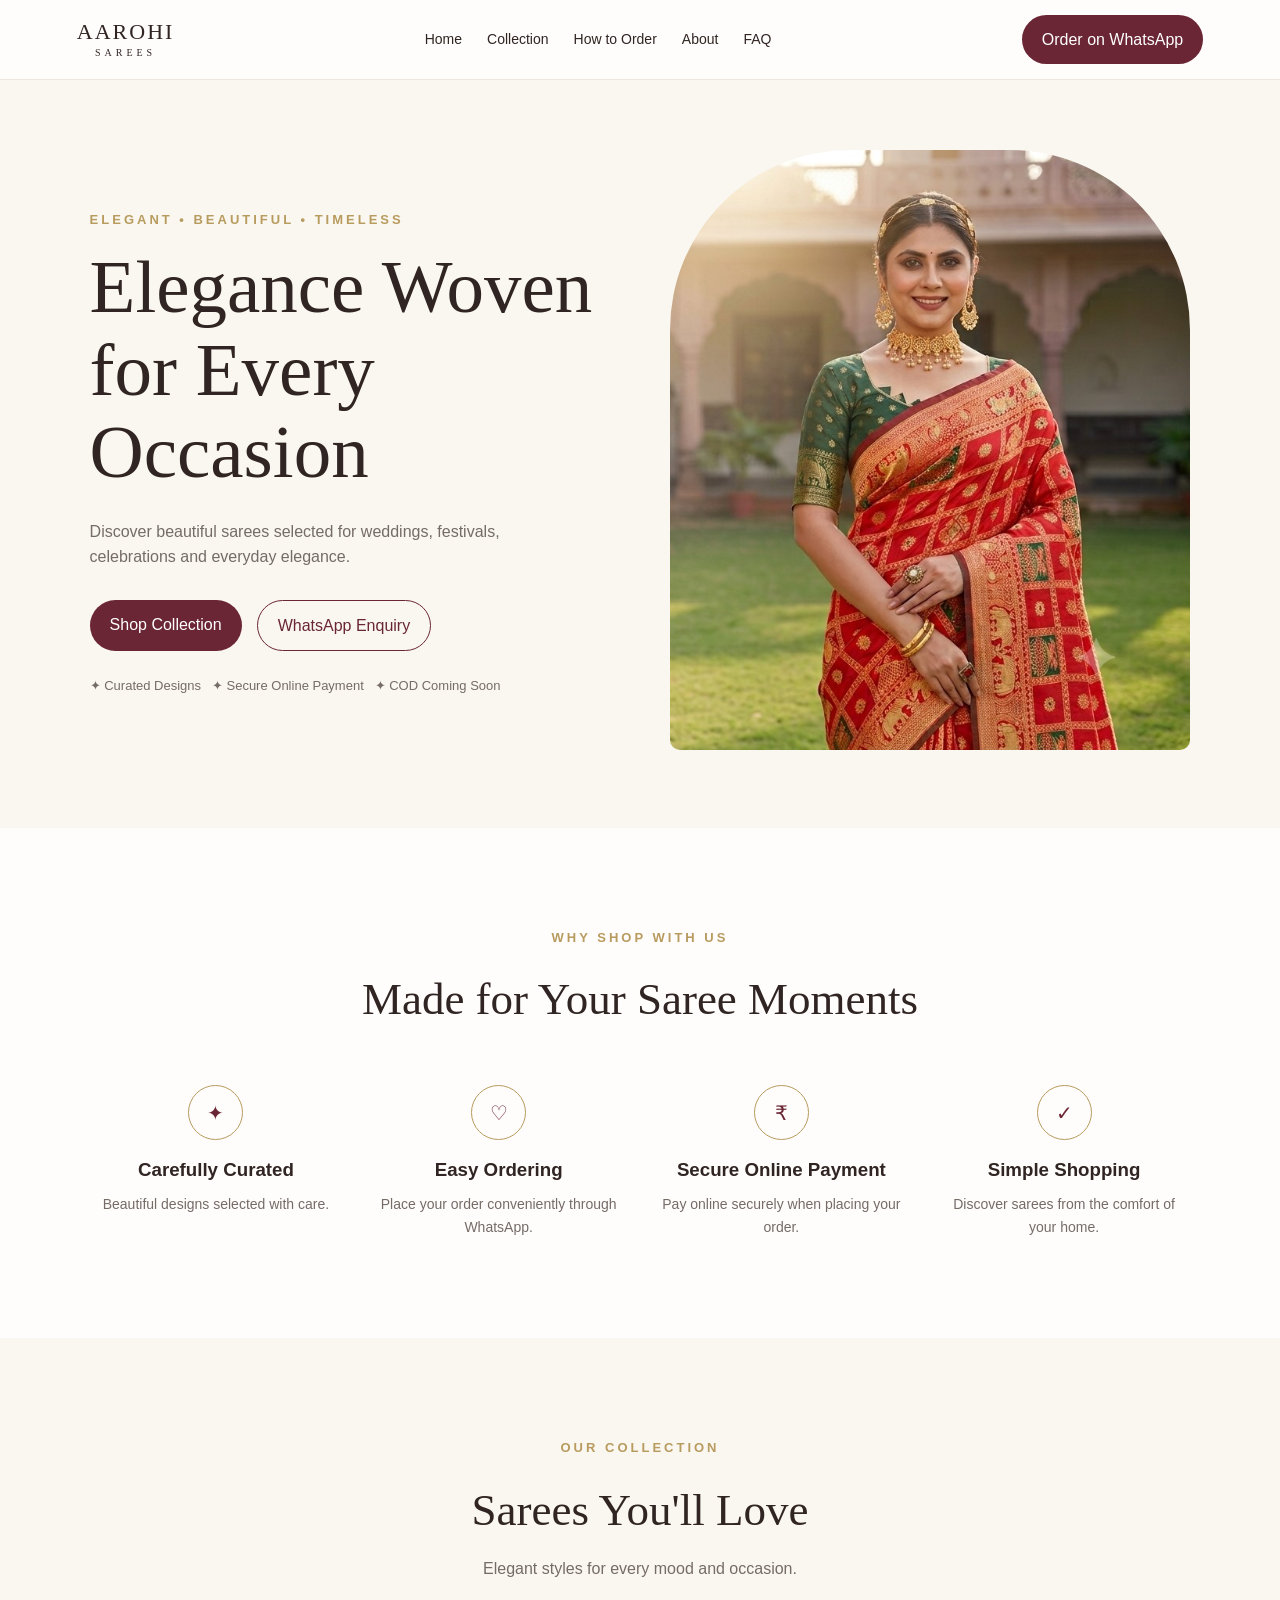
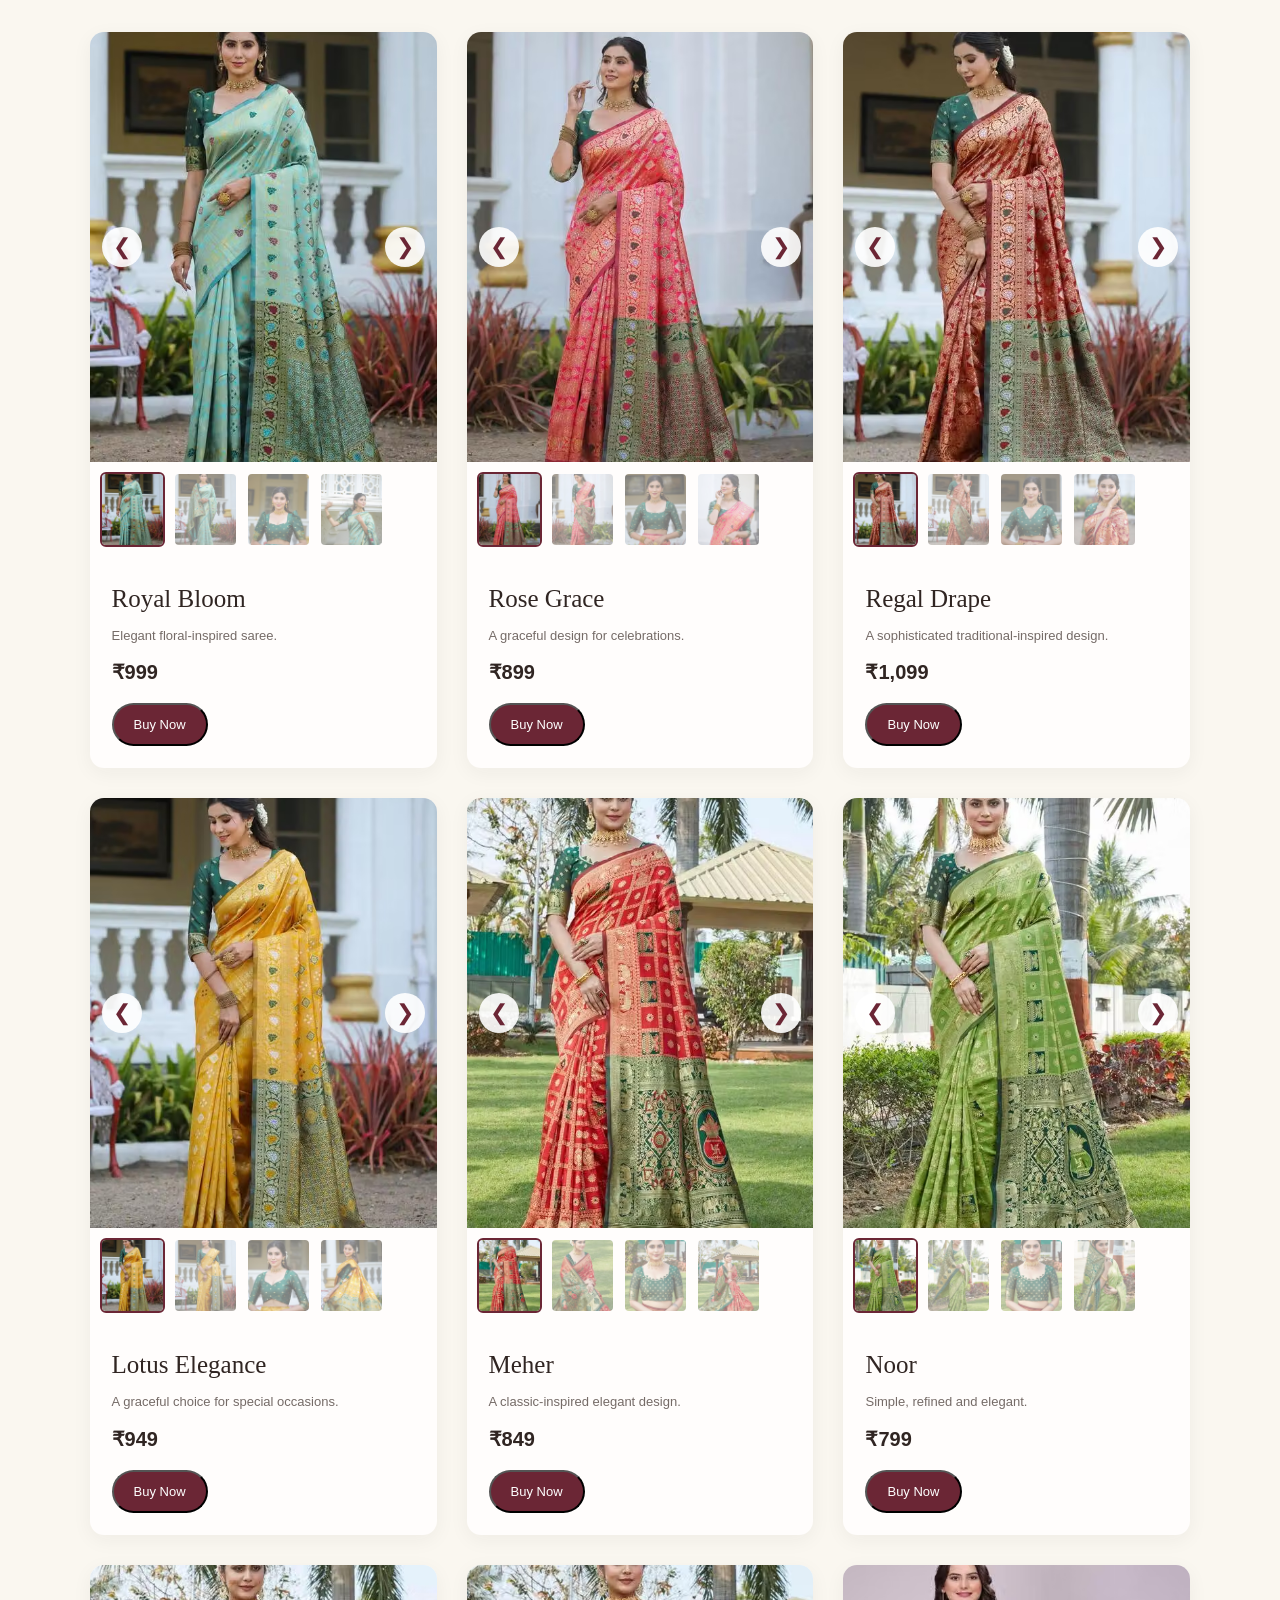
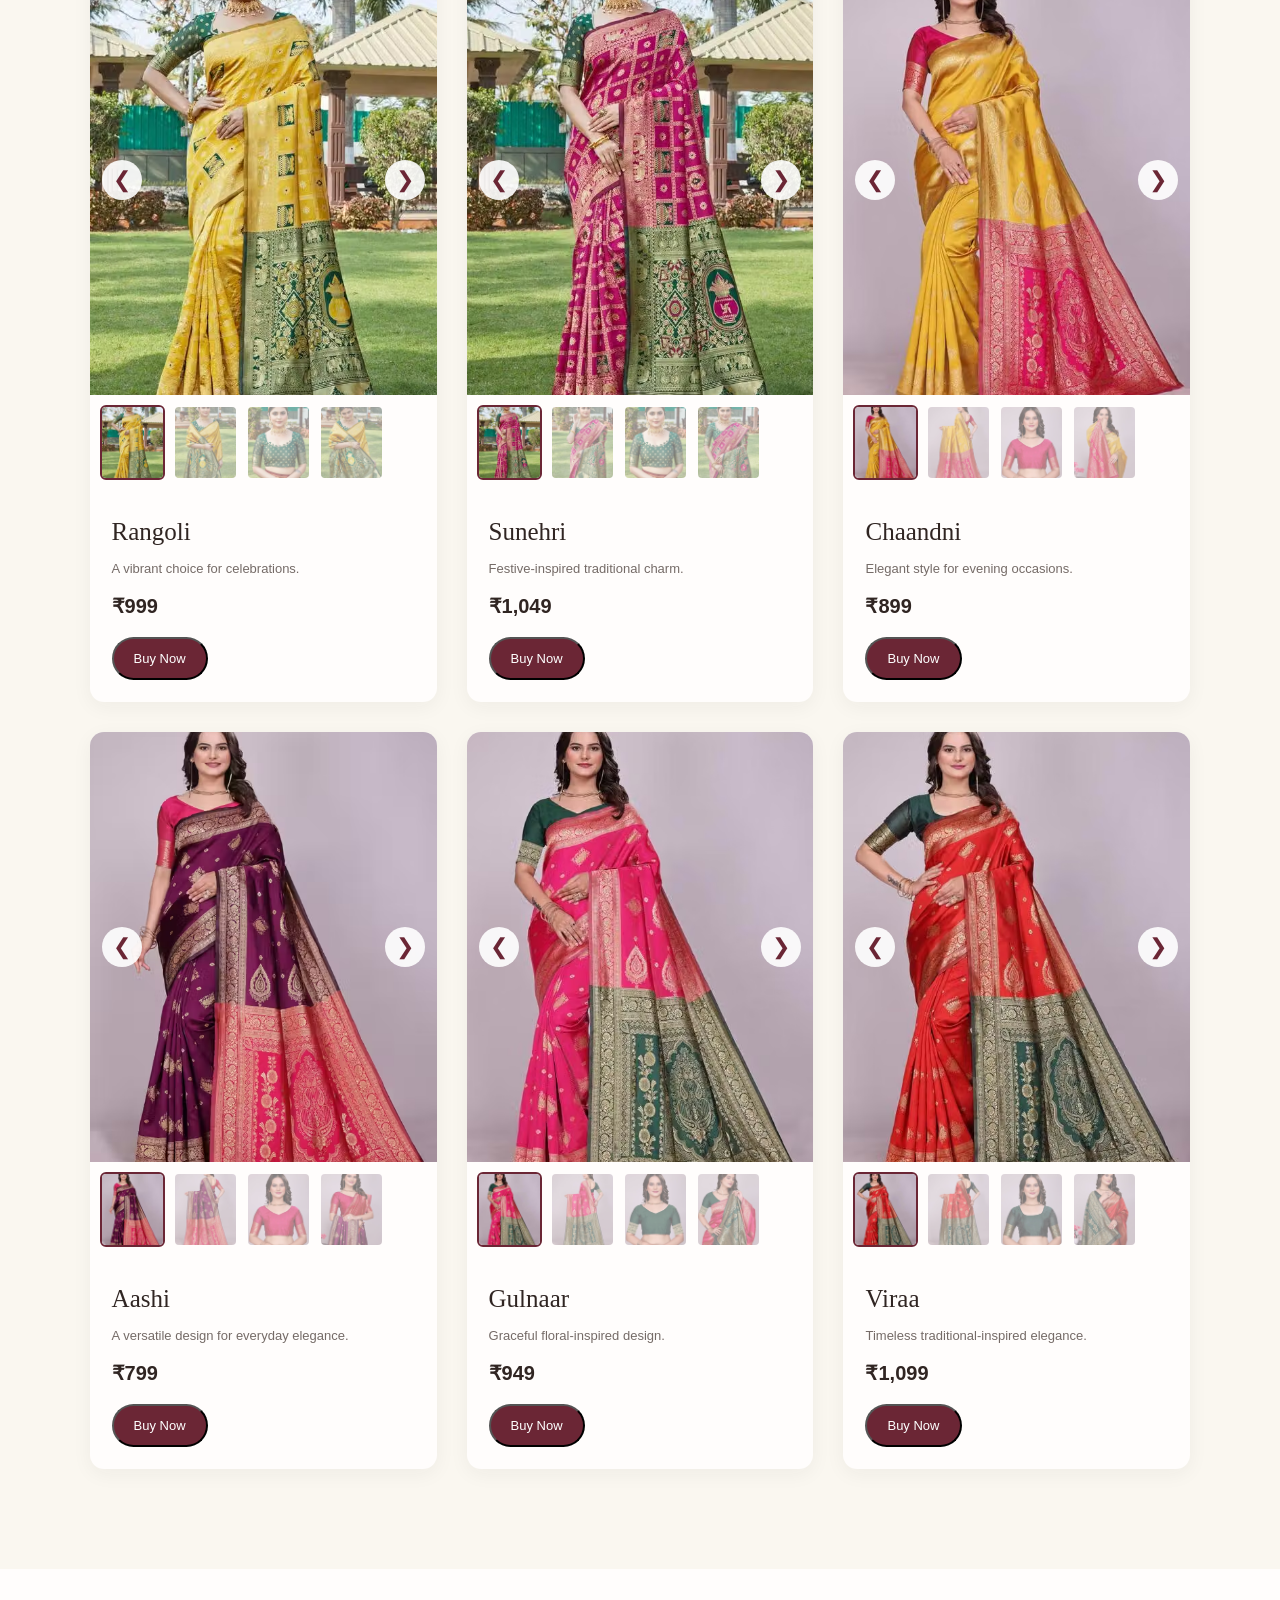
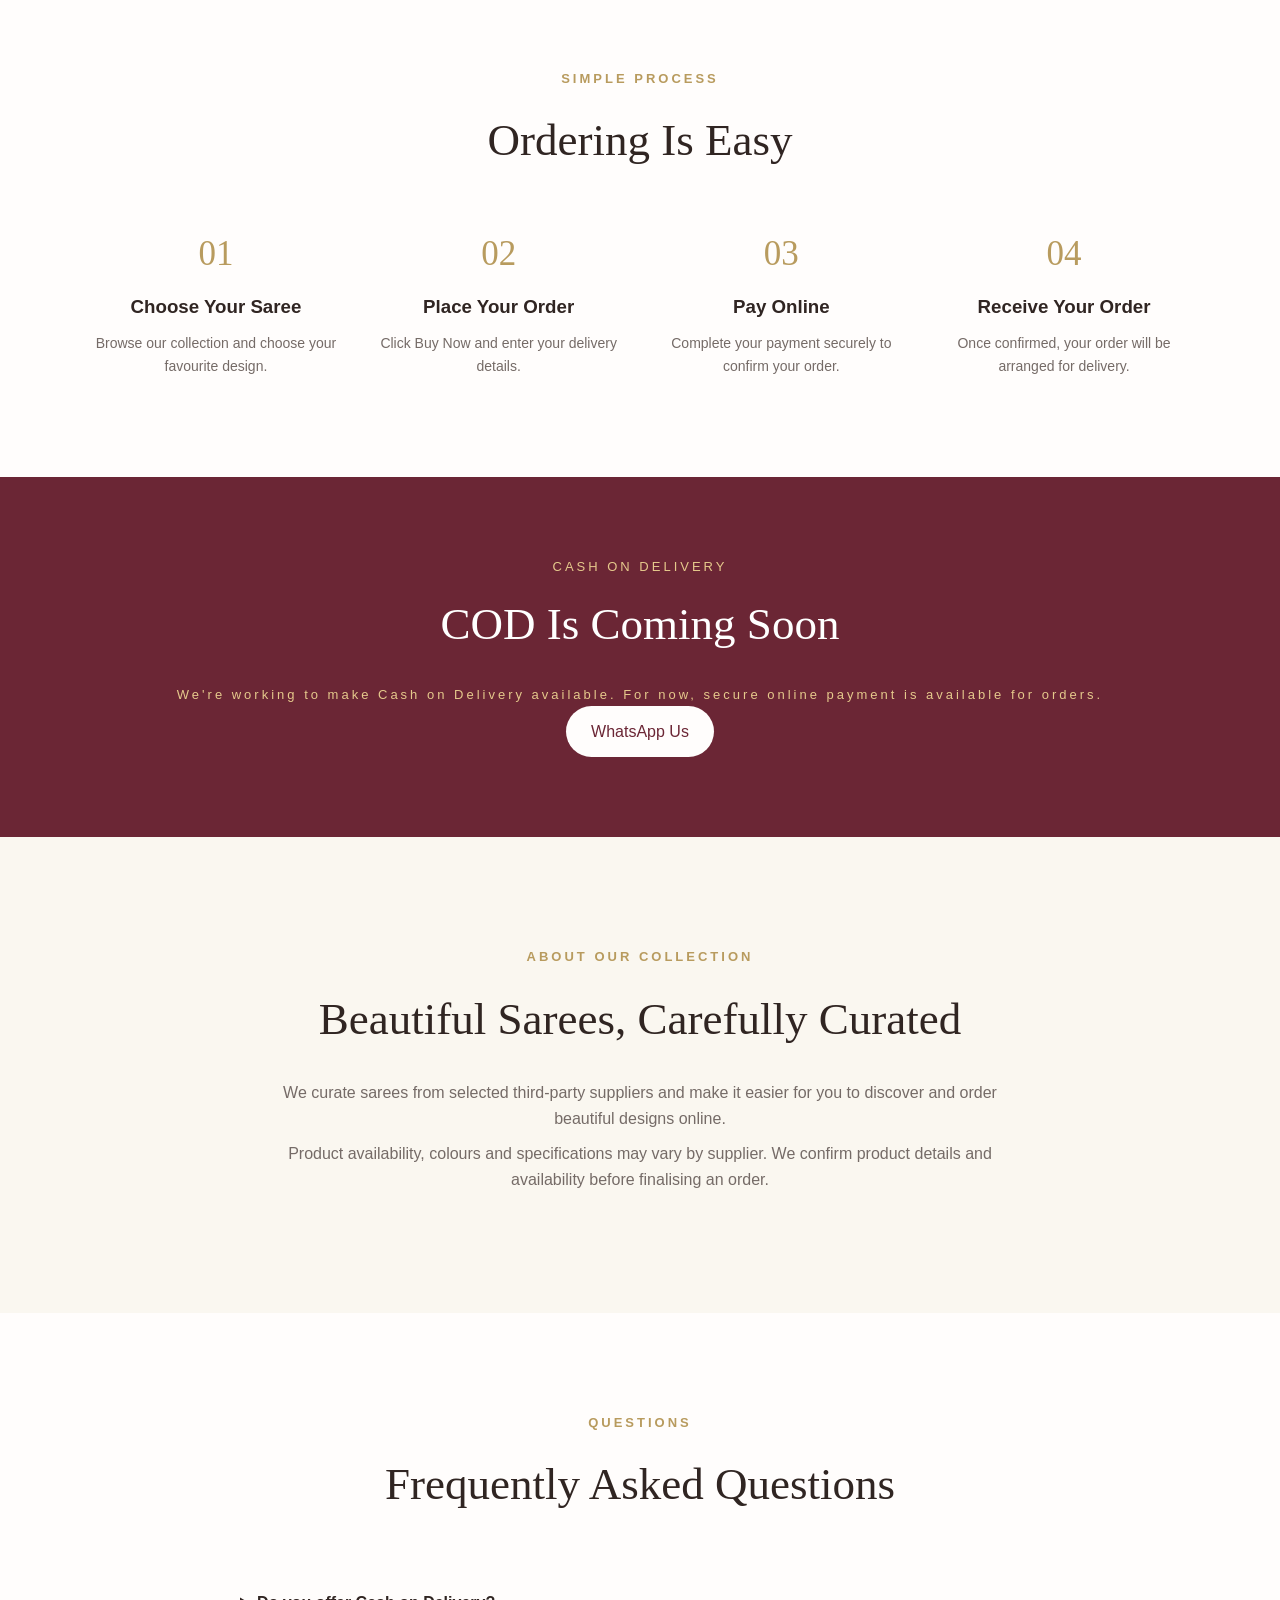
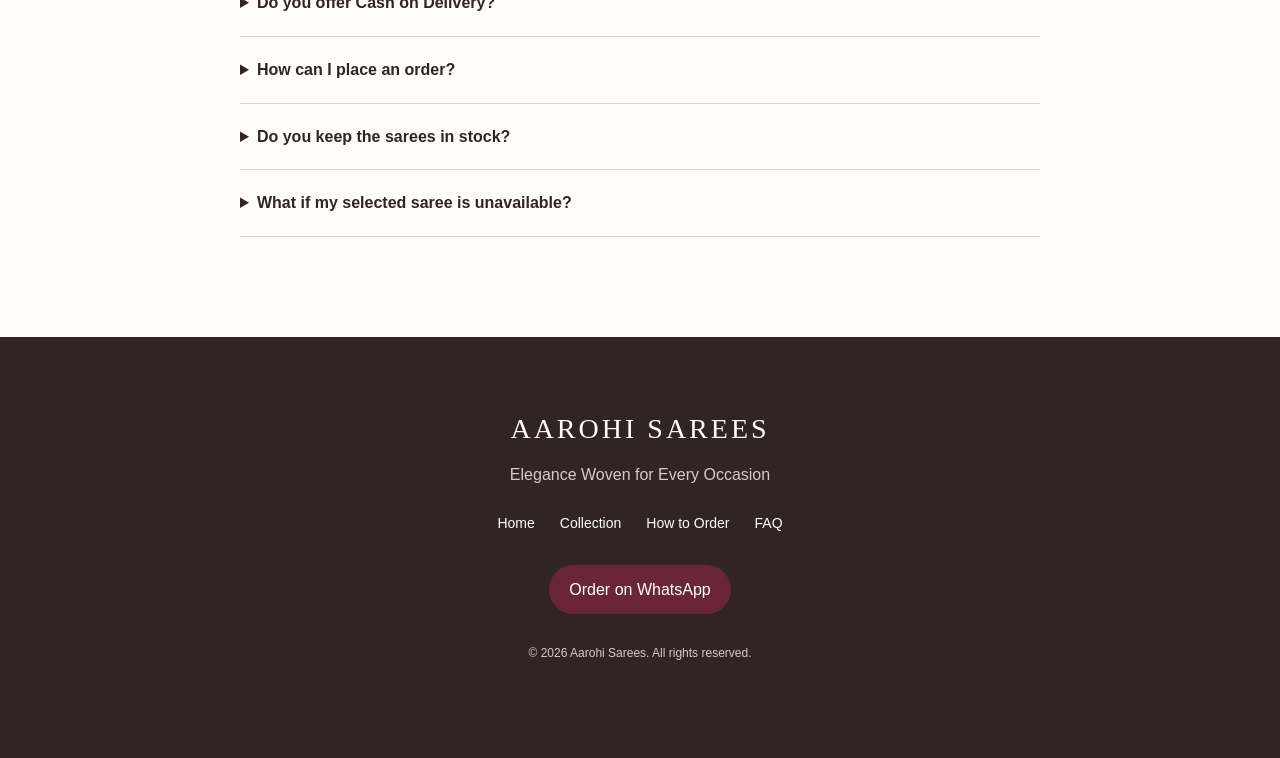
==== commit 99ed1ff0: "Update website ordering system" ====
--- a/index.html
+++ b/index.html
@@ -8,7 +8,7 @@
     <title>Aarohi Sarees | Elegant Sarees Online</title>
 
     <meta name="description"
-        content="Discover beautiful sarees for every occasion. Cash on Delivery available. Order easily through WhatsApp.">
+    content="Discover beautiful sarees for every occasion. Shop online with secure payment. COD coming soon.">
 
     <link rel="stylesheet" href="style.css">
 </head>
@@ -67,16 +67,16 @@
                     Shop Collection
                 </a>
 
-                <a href="https://wa.me/91XXXXXXXXXX"
+                <a href="https://wa.me/919721513645"
                    class="secondary-btn"
                    target="_blank">
-                    Order on WhatsApp
+                   WhatsApp Enquiry
                 </a>
 
             </div>
 
             <div class="trust-text">
-                ✦ Curated Designs &nbsp; ✦ Cash on Delivery
+                ✦ Curated Designs &nbsp; ✦ Secure Online Payment &nbsp; ✦ COD Coming Soon
             </div>
 
         </div>
@@ -132,13 +132,15 @@
 
 
             <div class="benefit">
+
                 <div class="icon">₹</div>
-
-                <h3>Cash on Delivery</h3>
-
+            
+                <h3>Secure Online Payment</h3>
+            
                 <p>
-                    Pay when your order is delivered.
+                    Pay online securely when placing your order.
                 </p>
+            
             </div>
 
 
@@ -259,11 +261,12 @@
                         ₹999
                     </div>
 
-                    <a href="https://wa.me/919721513645?text=Hello!%20I%20would%20like%20to%20order%20Royal%20Bloom.%20Please%20confirm%20availability%20and%20Cash%20on%20Delivery%20details."
-                       class="order-btn"
-                       target="_blank">
-                        Order on WhatsApp
-                    </a>
+                    <button
+                        type="button"
+                        class="order-btn"
+                        onclick="openOrderForm('Royal Bloom', 999)">
+                        Buy Now
+                    </button>
 
                 </div>
 
@@ -355,11 +358,12 @@
                         ₹899
                     </div>
 
-                    <a href="https://wa.me/919721513645?text=Hello!%20I%20would%20like%20to%20order%20Rose%20Grace.%20Please%20confirm%20availability%20and%20Cash%20on%20Delivery%20details."
-                       class="order-btn"
-                       target="_blank">
-                        Order on WhatsApp
-                    </a>
+                    <button
+                        type="button"
+                        class="order-btn"
+                        onclick="openOrderForm('Rose Grace', 899)">
+                        Buy Now
+                    </button>
 
                 </div>
 
@@ -455,11 +459,12 @@
                         ₹1,099
                     </div>
 
-                    <a href="https://wa.me/919721513645?text=Hello!%20I%20would%20like%20to%20order%20Regal%20Drape.%20Please%20confirm%20availability%20and%20Cash%20on%20Delivery%20details."
-                       class="order-btn"
-                       target="_blank">
-                        Order on WhatsApp
-                    </a>
+                    <button
+                        type="button"
+                        class="order-btn"
+                        onclick="openOrderForm('Regal Drape', 1099)">
+                        Buy Now
+                    </button>
 
                 </div>
 
@@ -555,11 +560,12 @@
                         ₹949
                     </div>
 
-                    <a href="https://wa.me/919721513645?text=Hello!%20I%20would%20like%20to%20order%20Lotus%20Elegance.%20Please%20confirm%20availability%20and%20Cash%20on%20Delivery%20details."
-                       class="order-btn"
-                       target="_blank">
-                        Order on WhatsApp
-                    </a>
+                    <button
+                        type="button"
+                        class="order-btn"
+                        onclick="openOrderForm('Lotus Elegance', 949)">
+                        Buy Now
+                    </button>
 
                 </div>
 
@@ -654,11 +660,12 @@
                         ₹849
                     </div>
 
-                    <a href="https://wa.me/919721513645?text=Hello!%20I%20would%20like%20to%20order%20Meher.%20Please%20confirm%20availability%20and%20Cash%20on%20Delivery%20details."
-                       class="order-btn"
-                       target="_blank">
-                        Order on WhatsApp
-                    </a>
+                    <button
+                        type="button"
+                        class="order-btn"
+                        onclick="openOrderForm('Meher', 849)">
+                        Buy Now
+                    </button>
 
                 </div>
 
@@ -754,11 +761,12 @@
                         ₹799
                     </div>
 
-                    <a href="https://wa.me/919721513645?text=Hello!%20I%20would%20like%20to%20order%20Noor.%20Please%20confirm%20availability%20and%20Cash%20on%20Delivery%20details."
-                       class="order-btn"
-                       target="_blank">
-                        Order on WhatsApp
-                    </a>
+                    <button
+                        type="button"
+                        class="order-btn"
+                        onclick="openOrderForm('Noor', 799)">
+                        Buy Now
+                    </button>
 
                 </div>
 
@@ -853,11 +861,12 @@
                         ₹999
                     </div>
 
-                    <a href="https://wa.me/919721513645?text=Hello!%20I%20would%20like%20to%20order%20Rangoli.%20Please%20confirm%20availability%20and%20Cash%20on%20Delivery%20details."
-                       class="order-btn"
-                       target="_blank">
-                        Order on WhatsApp
-                    </a>
+                    <button
+                        type="button"
+                        class="order-btn"
+                        onclick="openOrderForm('Rangoli', 999)">
+                        Buy Now
+                    </button>
 
                 </div>
 
@@ -953,12 +962,12 @@
                         ₹1,049
                     </div>
 
-                    <a href="https://wa.me/919721513645?text=Hello!%20I%20would%20like%20to%20order%20Sunehri.%20Please%20confirm%20availability%20and%20Cash%20on%20Delivery%20details."
-                       class="order-btn"
-                       target="_blank">
-                        Order on WhatsApp
-                    </a>
-
+                    <button
+                        type="button"
+                        class="order-btn"
+                        onclick="openOrderForm('Sunehri', 1049)">
+                        Buy Now
+                    </button>
                 </div>
 
             </div>
@@ -1053,12 +1062,12 @@
                         ₹899
                     </div>
 
-                    <a href="https://wa.me/919721513645?text=Hello!%20I%20would%20like%20to%20order%20Chaandni.%20Please%20confirm%20availability%20and%20Cash%20on%20Delivery%20details."
-                       class="order-btn"
-                       target="_blank">
-                        Order on WhatsApp
-                    </a>
-
+                    <button
+                        type="button"
+                        class="order-btn"
+                        onclick="openOrderForm('Chaandni', 899)">
+                        Buy Now
+                    </button>
                 </div>
 
             </div>
@@ -1153,11 +1162,12 @@
                         ₹799
                     </div>
 
-                    <a href="https://wa.me/919721513645?text=Hello!%20I%20would%20like%20to%20order%20Aashi.%20Please%20confirm%20availability%20and%20Cash%20on%20Delivery%20details."
-                       class="order-btn"
-                       target="_blank">
-                        Order on WhatsApp
-                    </a>
+                    <button
+                        type="button"
+                        class="order-btn"
+                        onclick="openOrderForm('Aashi', 799)">
+                        Buy Now
+                    </button>
 
                 </div>
 
@@ -1252,12 +1262,12 @@
                         ₹949
                     </div>
 
-                    <a href="https://wa.me/919721513645?text=Hello!%20I%20would%20like%20to%20order%20Gulnaar.%20Please%20confirm%20availability%20and%20Cash%20on%20Delivery%20details."
-                       class="order-btn"
-                       target="_blank">
-                        Order on WhatsApp
-                    </a>
-
+                    <button
+                        type="button"
+                        class="order-btn"
+                        onclick="openOrderForm('Gulnaar', 949)">
+                        Buy Now
+                    </button>
                 </div>
 
             </div>
@@ -1352,12 +1362,12 @@
                         ₹1,099
                     </div>
 
-                    <a href="https://wa.me/919721513645?text=Hello!%20I%20would%20like%20to%20order%20Viraa.%20Please%20confirm%20availability%20and%20Cash%20on%20Delivery%20details."
-                       class="order-btn"
-                       target="_blank">
-                        Order on WhatsApp
-                    </a>
-
+                    <button
+                        type="button"
+                        class="order-btn"
+                        onclick="openOrderForm('Viraa', 1099)">
+                        Buy Now
+                    </button>
                 </div>
 
             </div>
@@ -1400,39 +1410,39 @@
             <div class="step">
 
                 <span>02</span>
-
-                <h3>Message Us</h3>
-
+            
+                <h3>Place Your Order</h3>
+            
                 <p>
-                    Click the Order on WhatsApp button.
+                    Click Buy Now and enter your delivery details.
                 </p>
-
+            
             </div>
 
 
             <div class="step">
 
                 <span>03</span>
-
-                <h3>Confirm Details</h3>
-
+            
+                <h3>Pay Online</h3>
+            
                 <p>
-                    Send your required order and delivery details.
+                    Complete your payment securely to confirm your order.
                 </p>
-
+            
             </div>
 
 
             <div class="step">
 
                 <span>04</span>
-
+            
                 <h3>Receive Your Order</h3>
-
+            
                 <p>
-                    We confirm availability and arrange the COD order.
+                    Once confirmed, your order will be arranged for delivery.
                 </p>
-
+            
             </div>
 
         </div>
@@ -1445,17 +1455,22 @@
     <section class="cod-banner">
 
         <p>CASH ON DELIVERY</p>
-
+    
         <h2>
-            Shop Now. Pay When Delivered.
+            COD Is Coming Soon
         </h2>
-
+    
+        <p>
+            We're working to make Cash on Delivery available.
+            For now, secure online payment is available for orders.
+        </p>
+    
         <a href="https://wa.me/919721513645"
            class="light-btn"
            target="_blank">
-            Order on WhatsApp
+            WhatsApp Us
         </a>
-
+    
     </section>
 
 
@@ -1513,12 +1528,13 @@
                 <summary>
                     Do you offer Cash on Delivery?
                 </summary>
-
+            
                 <p>
-                    Yes. COD is our available payment method,
-                    subject to delivery availability.
+                    Cash on Delivery is currently unavailable.
+                    We are working on introducing COD soon.
+                    At present, orders can be placed using online payment.
                 </p>
-
+            
             </details>
 
 
@@ -1527,12 +1543,13 @@
                 <summary>
                     How can I place an order?
                 </summary>
-
+            
                 <p>
-                    Select your saree and click Order on WhatsApp.
-                    We will help you complete the order.
+                    Select your favourite saree, click Buy Now,
+                    enter your delivery details and complete the
+                    online payment to place your order.
                 </p>
-
+            
             </details>
 
 
@@ -1603,7 +1620,7 @@
     </footer>
 
 
-    <script src="script.js"></script>
+    
     <div id="imageLightbox" class="image-lightbox">
 
         <button
@@ -1623,6 +1640,131 @@
     
     </div>
 
+    <!-- ================= ORDER FORM ================= -->
+
+    <div id="orderModal" class="order-modal">
+
+        <div class="order-box">
+
+            <button
+                type="button"
+                class="close-order"
+                onclick="closeOrderForm()">
+                &times;
+            </button>
+
+            <p class="small-heading">
+                PLACE YOUR ORDER
+            </p>
+
+            <h2>Complete Your Order</h2>
+
+            <div class="selected-product">
+
+                <span>Selected Saree</span>
+
+                <strong id="selectedProduct">
+                    —
+                </strong>
+
+            </div>
+
+            <div class="selected-product">
+
+                <span>Price</span>
+
+                <strong id="selectedPrice">
+                    —
+                </strong>
+
+            </div>
+
+            <form id="orderForm">
+
+                <label for="customerName">
+                    Full Name
+                </label>
+
+                <input
+                    type="text"
+                    id="customerName"
+                    placeholder="Enter your full name"
+                    required
+                >
+
+
+                <label for="customerPhone">
+                    Mobile Number
+                </label>
+
+                <input
+                    type="tel"
+                    id="customerPhone"
+                    placeholder="Enter your mobile number"
+                    required
+                >
+
+
+                <label for="customerAddress">
+                    Delivery Address
+                </label>
+
+                <textarea
+                    id="customerAddress"
+                    placeholder="House/Flat No., Street, Area"
+                    required
+                ></textarea>
+
+
+                <label for="customerCity">
+                    City
+                </label>
+
+                <input
+                    type="text"
+                    id="customerCity"
+                    placeholder="Enter your city"
+                    required
+                >
+
+
+                <label for="customerState">
+                    State
+                </label>
+
+                <input
+                    type="text"
+                    id="customerState"
+                    placeholder="Enter your state"
+                    required
+                >
+
+
+                <label for="customerPincode">
+                    PIN Code
+                </label>
+
+                <input
+                    type="text"
+                    id="customerPincode"
+                    placeholder="6-digit PIN code"
+                    maxlength="6"
+                    required
+                >
+
+
+                <button
+                    type="submit"
+                    class="order-submit">
+                    Continue to Payment
+                </button>
+
+            </form>
+
+        </div>
+
+    </div>
+    <script src="script.js"></script>
 </body>
 
 </html>
--- a/style.css
+++ b/style.css
@@ -1,6 +1,7 @@
-/* =========================
-   BASIC SETTINGS
-========================= */
+/* =========================================
+   AAROHI SAREES
+   MAIN WEBSITE STYLES
+========================================= */
 
 * {
     margin: 0;
@@ -17,6 +18,7 @@
     background: #FAF7F0;
     color: #302522;
     line-height: 1.6;
+    overflow-x: hidden;
 }
 
 a {
@@ -24,21 +26,30 @@
     color: inherit;
 }
 
-
-/* =========================
+img {
+    max-width: 100%;
+}
+
+
+/* =========================================
    HEADER
-========================= */
+========================================= */
 
 .header {
-    height: 80px;
-    padding: 0 6%;
+    min-height: 80px;
+    padding: 14px 6%;
     display: flex;
     align-items: center;
     justify-content: space-between;
+    gap: 25px;
+
     background: #FFFDFC;
+
     position: sticky;
     top: 0;
+
     z-index: 1000;
+
     border-bottom: 1px solid #eee5dc;
 }
 
@@ -46,8 +57,11 @@
     display: flex;
     flex-direction: column;
     line-height: 1;
+
     font-family: Georgia, serif;
     letter-spacing: 2px;
+
+    flex-shrink: 0;
 }
 
 .logo span {
@@ -63,25 +77,37 @@
 
 nav {
     display: flex;
+    align-items: center;
     gap: 25px;
 }
 
 nav a {
     font-size: 14px;
+    transition: 0.3s;
 }
 
 nav a:hover {
     color: #6B2635;
 }
+
+
+/* =========================================
+   BUTTONS
+========================================= */
 
 .whatsapp-btn,
 .primary-btn,
 .order-btn {
     background: #6B2635;
     color: white;
+
     padding: 12px 20px;
+
     border-radius: 30px;
+
     transition: 0.3s;
+
+    display: inline-block;
 }
 
 .whatsapp-btn:hover,
@@ -91,17 +117,33 @@
     opacity: 0.9;
 }
 
-
-/* =========================
+.secondary-btn {
+    border: 1px solid #6B2635;
+    color: #6B2635;
+
+    padding: 12px 20px;
+
+    border-radius: 30px;
+
+    display: inline-block;
+}
+
+
+/* =========================================
    HERO
-========================= */
+========================================= */
 
 .hero {
     min-height: 680px;
+
     padding: 70px 7%;
+
     display: grid;
+
     grid-template-columns: 1fr 1fr;
+
     gap: 60px;
+
     align-items: center;
 }
 
@@ -112,105 +154,127 @@
 .small-heading,
 .section-title p {
     color: #B89B5E;
+
     font-size: 13px;
+
     font-weight: bold;
+
     letter-spacing: 3px;
+
     margin-bottom: 15px;
 }
 
 .hero h1 {
     font-family: Georgia, serif;
+
     font-size: clamp(45px, 6vw, 75px);
+
     line-height: 1.1;
+
     font-weight: normal;
+
     margin-bottom: 25px;
 }
 
 .hero-content > p:not(.small-heading) {
     color: #756B67;
+
     max-width: 500px;
+
     margin-bottom: 30px;
 }
 
 .hero-buttons {
     display: flex;
+
     gap: 15px;
+
     flex-wrap: wrap;
-}
-
-.primary-btn {
-    display: inline-block;
-}
-
-.secondary-btn {
-    border: 1px solid #6B2635;
-    color: #6B2635;
-    padding: 12px 20px;
-    border-radius: 30px;
 }
 
 .trust-text {
     margin-top: 25px;
+
     font-size: 13px;
+
     color: #756B67;
 }
 
 .hero-image img {
     width: 100%;
+
     height: 600px;
+
     object-fit: cover;
+
     border-radius: 180px 180px 10px 10px;
 }
 
 
-/* =========================
+/* =========================================
    SECTION TITLE
-========================= */
+========================================= */
 
 .section-title {
     text-align: center;
+
     margin-bottom: 50px;
 }
 
 .section-title h2 {
     font-family: Georgia, serif;
+
     font-size: 45px;
+
     font-weight: normal;
 }
 
 .section-title span {
     display: block;
+
     margin-top: 10px;
+
     color: #756B67;
 }
 
 
-/* =========================
+/* =========================================
    WHY US
-========================= */
+========================================= */
 
 .why-us {
     padding: 100px 7%;
+
     background: #FFFDFC;
 }
 
 .benefits {
     display: grid;
+
     grid-template-columns: repeat(4, 1fr);
+
     gap: 30px;
+
     text-align: center;
 }
 
 .icon {
     width: 55px;
     height: 55px;
+
     margin: 0 auto 15px;
+
     border: 1px solid #B89B5E;
+
     border-radius: 50%;
+
     display: flex;
+
     align-items: center;
     justify-content: center;
+
     color: #6B2635;
+
     font-size: 20px;
 }
 
@@ -220,13 +284,14 @@
 
 .benefit p {
     color: #756B67;
+
     font-size: 14px;
 }
 
 
-/* =========================
+/* =========================================
    COLLECTION
-========================= */
+========================================= */
 
 .collection {
     padding: 100px 7%;
@@ -234,22 +299,147 @@
 
 .product-grid {
     display: grid;
+
     grid-template-columns: repeat(3, 1fr);
+
     gap: 30px;
 }
 
 .product-card {
     background: #FFFDFC;
-    border-radius: 12px;
+
+    border-radius: 14px;
+
     overflow: hidden;
+
     transition: 0.3s;
+
+    box-shadow: 0 5px 20px rgba(48, 37, 34, 0.05);
 }
 
 .product-card:hover {
     transform: translateY(-5px);
-}
-
-
+
+    box-shadow: 0 12px 30px rgba(48, 37, 34, 0.10);
+}
+
+
+/* =========================================
+   PRODUCT GALLERY
+========================================= */
+
+.product-gallery {
+    width: 100%;
+}
+
+.main-image-container {
+    position: relative;
+
+    width: 100%;
+
+    overflow: hidden;
+}
+
+.main-product-image {
+    display: block;
+
+    width: 100%;
+
+    height: 430px;
+
+    object-fit: cover;
+
+    cursor: zoom-in;
+}
+
+
+/* =========================================
+   GALLERY ARROWS
+========================================= */
+
+.gallery-arrow {
+    position: absolute;
+
+    top: 50%;
+
+    transform: translateY(-50%);
+
+    width: 40px;
+    height: 40px;
+
+    border: none;
+
+    border-radius: 50%;
+
+    background: rgba(255,255,255,0.9);
+
+    color: #6B2635;
+
+    font-size: 22px;
+
+    display: flex;
+
+    align-items: center;
+
+    justify-content: center;
+
+    cursor: pointer;
+
+    z-index: 10;
+
+    transition: 0.2s;
+}
+
+.gallery-arrow.prev {
+    left: 12px;
+}
+
+.gallery-arrow.next {
+    right: 12px;
+}
+
+.gallery-arrow:hover {
+    background: #6B2635;
+
+    color: white;
+}
+
+
+/* =========================================
+   THUMBNAILS
+========================================= */
+
+.thumbnail-container {
+    display: flex;
+
+    gap: 8px;
+
+    padding: 10px;
+
+    overflow-x: auto;
+
+    scrollbar-width: thin;
+}
+
+.thumbnail {
+    width: 65px;
+
+    height: 75px;
+
+    object-fit: cover;
+
+    flex: 0 0 auto;
+
+    border-radius: 6px;
+
+    cursor: pointer;
+
+    opacity: 0.55;
+
+    border: 2px solid transparent;
+
+    transition: 0.2s;
+}
 
 .thumbnail:hover {
     opacity: 1;
@@ -257,8 +447,14 @@
 
 .thumbnail.active {
     opacity: 1;
+
     border: 2px solid #6B2635;
 }
+
+
+/* =========================================
+   PRODUCT INFORMATION
+========================================= */
 
 .product-info {
     padding: 22px;
@@ -266,40 +462,50 @@
 
 .product-info h3 {
     font-family: Georgia, serif;
+
     font-size: 25px;
+
     font-weight: normal;
 }
 
 .description {
     color: #756B67;
+
     font-size: 13px;
+
     margin: 7px 0;
 }
 
 .price {
     font-weight: bold;
+
     font-size: 20px;
+
     margin: 10px 0 15px;
 }
 
 .order-btn {
-    display: inline-block;
     font-size: 13px;
-}
-
-
-/* =========================
+
+    text-align: center;
+}
+
+
+/* =========================================
    HOW TO ORDER
-========================= */
+========================================= */
 
 .how-to-order {
     padding: 100px 7%;
+
     background: #FFFDFC;
 }
 
 .steps {
     display: grid;
+
     grid-template-columns: repeat(4, 1fr);
+
     gap: 30px;
 }
 
@@ -309,9 +515,13 @@
 
 .step span {
     display: block;
+
     font-family: Georgia, serif;
+
     font-size: 35px;
+
     color: #B89B5E;
+
     margin-bottom: 10px;
 }
 
@@ -321,397 +531,871 @@
 
 .step p {
     color: #756B67;
+
     font-size: 14px;
 }
 
 
-/* =========================
+/* =========================================
    COD BANNER
-========================= */
+========================================= */
 
 .cod-banner {
     padding: 80px 20px;
+
     text-align: center;
+
     background: #6B2635;
+
     color: white;
 }
 
 .cod-banner p {
     color: #e5c98c;
+
     letter-spacing: 3px;
+
     font-size: 13px;
 }
 
 .cod-banner h2 {
     font-family: Georgia, serif;
+
     font-size: 45px;
+
     font-weight: normal;
+
     margin: 10px 0 25px;
 }
 
 .light-btn {
     display: inline-block;
+
     background: #FFFDFC;
+
     color: #6B2635;
+
     padding: 13px 25px;
+
     border-radius: 30px;
 }
 
 
-/* =========================
+/* =========================================
    ABOUT
-========================= */
+========================================= */
 
 .about {
     padding: 110px 20%;
+
     text-align: center;
 }
 
 .about h2 {
     font-family: Georgia, serif;
+
     font-size: 45px;
+
     font-weight: normal;
+
     margin-bottom: 25px;
 }
 
 .about p:not(.small-heading) {
     color: #756B67;
+
     margin: 10px auto;
+
     max-width: 750px;
 }
 
 
-/* =========================
+/* =========================================
    FAQ
-========================= */
+========================================= */
 
 .faq {
     padding: 100px 15%;
+
     background: #FFFDFC;
 }
 
 .faq-list {
     max-width: 800px;
+
     margin: auto;
 }
 
 details {
     border-bottom: 1px solid #ddd2c9;
+
     padding: 20px 0;
 }
 
 summary {
     cursor: pointer;
+
     font-weight: bold;
 }
 
 details p {
     color: #756B67;
+
     padding-top: 10px;
 }
 
 
-/* =========================
+/* =========================================
    FOOTER
-========================= */
+========================================= */
 
 footer {
     background: #302522;
+
     color: #FFFDFC;
+
     text-align: center;
+
     padding: 70px 20px;
 }
 
 .footer-logo {
     font-family: Georgia, serif;
+
     font-size: 28px;
+
     letter-spacing: 3px;
 }
 
 footer > p {
     color: #d7cbc5;
+
     margin: 10px 0 25px;
 }
 
 .footer-links {
     display: flex;
+
     justify-content: center;
+
     gap: 25px;
+
     margin-bottom: 30px;
+
     font-size: 14px;
 }
 
 .copyright {
     font-size: 12px;
+
     margin-top: 30px;
 }
 
 
-/* =========================
+/* =========================================
+   LIGHTBOX
+========================================= */
+
+.image-lightbox {
+    display: none;
+
+    position: fixed;
+
+    inset: 0;
+
+    background: rgba(0,0,0,0.92);
+
+    z-index: 9999;
+
+    align-items: center;
+
+    justify-content: center;
+
+    padding: 20px;
+}
+
+.image-lightbox img {
+    max-width: 92%;
+
+    max-height: 90vh;
+
+    object-fit: contain;
+}
+
+.close-lightbox {
+    position: absolute;
+
+    top: 15px;
+
+    right: 25px;
+
+    background: none;
+
+    border: none;
+
+    color: white;
+
+    font-size: 45px;
+
+    cursor: pointer;
+}
+
+
+/* =========================================
+   TABLET
+========================================= */
+
+@media (max-width: 1000px) {
+
+    .header {
+        padding-left: 4%;
+        padding-right: 4%;
+    }
+
+    nav {
+        gap: 15px;
+    }
+
+    nav a {
+        font-size: 12px;
+    }
+
+    .hero {
+        grid-template-columns: 1fr 1fr;
+
+        gap: 30px;
+
+        padding: 60px 5%;
+    }
+
+    .hero h1 {
+        font-size: 48px;
+    }
+
+    .hero-image img {
+        height: 500px;
+    }
+
+    .product-grid {
+        grid-template-columns: repeat(2, 1fr);
+
+        gap: 20px;
+    }
+
+    .benefits {
+        grid-template-columns: repeat(2, 1fr);
+    }
+
+    .steps {
+        grid-template-columns: repeat(2, 1fr);
+    }
+
+    .collection,
+    .why-us,
+    .how-to-order {
+        padding-left: 5%;
+        padding-right: 5%;
+    }
+}
+
+
+/* =========================================
    MOBILE
-========================= */
-
-@media (max-width: 900px) {
+========================================= */
+
+@media (max-width: 700px) {
+
+    body {
+        font-size: 15px;
+    }
+
+
+    /* HEADER */
+
+    .header {
+        min-height: 68px;
+
+        padding: 10px 15px;
+
+        gap: 10px;
+    }
+
+    .logo span {
+        font-size: 18px;
+    }
+
+    .logo small {
+        font-size: 8px;
+
+        letter-spacing: 3px;
+
+        margin-top: 4px;
+    }
 
     nav {
         display: none;
     }
 
-    .header {
-        padding: 0 5%;
-    }
-
     .header .whatsapp-btn {
         font-size: 11px;
-        padding: 9px 12px;
-    }
+
+        padding: 9px 13px;
+
+        white-space: nowrap;
+    }
+
+
+    /* HERO */
 
     .hero {
-        grid-template-columns: 1fr;
-        padding: 50px 6%;
-    }
-
-    .hero h1 {
-        font-size: 48px;
+        display: flex;
+
+        flex-direction: column;
+
+        padding: 35px 18px 50px;
+
+        gap: 30px;
+
+        min-height: auto;
     }
 
     .hero-image {
         order: -1;
+
+        width: 100%;
     }
 
     .hero-image img {
-        height: 500px;
+        width: 100%;
+
+        height: 390px;
+
+        border-radius: 100px 100px 12px 12px;
+    }
+
+    .hero-content {
+        width: 100%;
+
+        text-align: center;
+    }
+
+    .small-heading,
+    .section-title p {
+        font-size: 10px;
+
+        letter-spacing: 2px;
+
+        margin-bottom: 10px;
+    }
+
+    .hero h1 {
+        font-size: 39px;
+
+        line-height: 1.12;
+
+        margin-bottom: 18px;
+    }
+
+    .hero-content > p:not(.small-heading) {
+        font-size: 14px;
+
+        margin-left: auto;
+
+        margin-right: auto;
+
+        margin-bottom: 22px;
+    }
+
+    .hero-buttons {
+        flex-direction: column;
+
+        width: 100%;
+
+        gap: 10px;
+    }
+
+    .hero-buttons a {
+        width: 100%;
+
+        text-align: center;
+    }
+
+    .trust-text {
+        font-size: 11px;
+
+        margin-top: 18px;
+    }
+
+
+    /* SECTION TITLES */
+
+    .section-title {
+        margin-bottom: 30px;
+    }
+
+    .section-title h2 {
+        font-size: 34px;
+
+        line-height: 1.2;
+    }
+
+    .section-title span {
+        font-size: 13px;
+    }
+
+
+    /* WHY US */
+
+    .why-us {
+        padding: 60px 18px;
     }
 
     .benefits {
         grid-template-columns: 1fr 1fr;
+
+        gap: 25px 12px;
+    }
+
+    .icon {
+        width: 48px;
+
+        height: 48px;
+
+        font-size: 18px;
+    }
+
+    .benefit h3 {
+        font-size: 15px;
+    }
+
+    .benefit p {
+        font-size: 12px;
+    }
+
+
+    /* COLLECTION */
+
+    .collection {
+        padding: 60px 14px;
     }
 
     .product-grid {
-        grid-template-columns: 1fr 1fr;
-        gap: 15px;
-    }
-
-    .product-card img {
-        height: 330px;
-    }
-
-    .steps {
-        grid-template-columns: 1fr 1fr;
-    }
-
-    .about {
-        padding: 80px 8%;
-    }
-
-    .faq {
-        padding: 80px 8%;
-    }
-}
-
-
-@media (max-width: 600px) {
-
-    .hero h1 {
-        font-size: 40px;
-    }
-
-    .section-title h2 {
-        font-size: 35px;
-    }
-
-    .benefits,
-    .product-grid,
+        grid-template-columns: 1fr;
+
+        gap: 25px;
+    }
+
+    .product-card {
+        width: 100%;
+
+        border-radius: 12px;
+    }
+
+
+    /* PRODUCT IMAGE */
+
+    .main-product-image {
+        width: 100%;
+
+        height: 430px;
+
+        object-fit: cover;
+    }
+
+
+    /* ARROWS */
+
+    .gallery-arrow {
+        width: 36px;
+
+        height: 36px;
+
+        font-size: 18px;
+    }
+
+    .gallery-arrow.prev {
+        left: 10px;
+    }
+
+    .gallery-arrow.next {
+        right: 10px;
+    }
+
+
+    /* THUMBNAILS */
+
+    .thumbnail-container {
+        padding: 9px;
+
+        gap: 7px;
+
+        justify-content: flex-start;
+    }
+
+    .thumbnail {
+        width: 60px;
+
+        height: 70px;
+    }
+
+
+    /* PRODUCT INFO */
+
+    .product-info {
+        padding: 18px;
+    }
+
+    .product-info h3 {
+        font-size: 24px;
+    }
+
+    .description {
+        font-size: 13px;
+    }
+
+    .price {
+        font-size: 20px;
+
+        margin-bottom: 13px;
+    }
+
+    .order-btn {
+        width: 100%;
+
+        padding: 12px;
+
+        font-size: 13px;
+    }
+
+
+    /* HOW TO ORDER */
+
+    .how-to-order {
+        padding: 60px 18px;
+    }
+
     .steps {
         grid-template-columns: 1fr;
-    }
-
-    .product-card img {
-        height: 450px;
+
+        gap: 35px;
+    }
+
+    .step span {
+        font-size: 30px;
+    }
+
+
+    /* COD */
+
+    .cod-banner {
+        padding: 60px 20px;
+    }
+
+    .cod-banner p {
+        font-size: 10px;
     }
 
     .cod-banner h2 {
-        font-size: 35px;
+        font-size: 32px;
+
+        line-height: 1.2;
+
+        margin: 10px 0 22px;
+    }
+
+    .light-btn {
+        width: 100%;
+
+        max-width: 280px;
+    }
+
+
+    /* ABOUT */
+
+    .about {
+        padding: 65px 22px;
+    }
+
+    .about h2 {
+        font-size: 34px;
+
+        line-height: 1.2;
+    }
+
+    .about p:not(.small-heading) {
+        font-size: 14px;
+    }
+
+
+    /* FAQ */
+
+    .faq {
+        padding: 60px 20px;
+    }
+
+    details {
+        padding: 18px 0;
+    }
+
+    summary {
+        font-size: 14px;
+    }
+
+    details p {
+        font-size: 13px;
+    }
+
+
+    /* FOOTER */
+
+    footer {
+        padding: 55px 20px;
+    }
+
+    .footer-logo {
+        font-size: 23px;
     }
 
     .footer-links {
         flex-direction: column;
-        gap: 10px;
-    }
-
-}
-
-/* =========================================
-   SAREE PRODUCT GALLERY
-========================================= */
-
-.product-gallery {
-    width: 100%;
-}
-
-
-/* MAIN IMAGE */
-
-.main-image-container {
-    position: relative;
-    width: 100%;
-}
-
-.main-product-image {
-    display: block;
-    width: 100%;
-    height: 430px;
-    object-fit: cover;
-    cursor: zoom-in;
-}
-
-
-/* GALLERY ARROWS */
-
-.gallery-arrow {
-    position: absolute;
-    top: 50%;
-    transform: translateY(-50%);
-
-    width: 40px;
-    height: 40px;
-
-    border: none;
-    border-radius: 50%;
-
-    background: rgba(255,255,255,0.9);
-
-    color: #6B2635;
-
-    font-size: 22px;
-
-    display: flex;
+
+        gap: 12px;
+    }
+
+    footer .whatsapp-btn {
+        margin-top: 10px;
+
+        width: 100%;
+
+        max-width: 280px;
+    }
+
+
+    /* LIGHTBOX */
+
+    .image-lightbox {
+        padding: 10px;
+    }
+
+    .image-lightbox img {
+        max-width: 96%;
+
+        max-height: 85vh;
+    }
+
+    .close-lightbox {
+        top: 8px;
+
+        right: 15px;
+
+        font-size: 38px;
+    }
+}
+
+
+/* =========================================
+   VERY SMALL PHONES
+========================================= */
+
+@media (max-width: 380px) {
+
+    .header .whatsapp-btn {
+        font-size: 10px;
+
+        padding: 8px 10px;
+    }
+
+    .hero {
+        padding-left: 14px;
+
+        padding-right: 14px;
+    }
+
+    .hero h1 {
+        font-size: 34px;
+    }
+
+    .hero-image img {
+        height: 340px;
+    }
+
+    .main-product-image {
+        height: 390px;
+    }
+
+    .thumbnail {
+        width: 55px;
+
+        height: 65px;
+    }
+
+    .section-title h2 {
+        font-size: 30px;
+    }
+}
+
+
+/* ================= ORDER FORM ================= */
+
+.order-modal {
+    display: none;
+    position: fixed;
+    inset: 0;
+    z-index: 9999;
+
+    background: rgba(0, 0, 0, 0.65);
+
     align-items: center;
     justify-content: center;
 
+    padding: 20px;
+}
+
+.order-modal.active {
+    display: flex;
+}
+
+.order-box {
+    position: relative;
+
+    width: 100%;
+    max-width: 500px;
+    max-height: 90vh;
+
+    overflow-y: auto;
+
+    background: #ffffff;
+
+    padding: 35px;
+
+    border-radius: 12px;
+
+    box-shadow: 0 20px 60px rgba(0, 0, 0, 0.25);
+}
+
+.close-order {
+    position: absolute;
+
+    top: 12px;
+    right: 16px;
+
+    border: none;
+    background: none;
+
+    font-size: 30px;
+
     cursor: pointer;
 
-    z-index: 10;
-}
-
-.gallery-arrow.prev {
-    left: 12px;
-}
-
-.gallery-arrow.next {
-    right: 12px;
-}
-
-.gallery-arrow:hover {
-    background: #6B2635;
-    color: white;
-}
-
-
-/* THUMBNAILS */
-
-.thumbnail-container {
+    color: #555;
+}
+
+.close-order:hover {
+    color: #000;
+}
+
+.order-box h2 {
+    margin-top: 5px;
+    margin-bottom: 25px;
+}
+
+.selected-product {
     display: flex;
-    gap: 8px;
-
-    padding: 10px;
-
-    overflow-x: auto;
-}
-
-.thumbnail {
-    width: 65px;
-    height: 75px;
-
-    object-fit: cover;
-
-    flex-shrink: 0;
-
-    border-radius: 6px;
+    justify-content: space-between;
+    align-items: center;
+
+    padding: 12px 0;
+
+    border-bottom: 1px solid #eeeeee;
+}
+
+.selected-product span {
+    color: #777;
+}
+
+.selected-product strong {
+    color: #222;
+}
+
+#orderForm {
+    margin-top: 25px;
+}
+
+#orderForm label {
+    display: block;
+
+    margin-bottom: 7px;
+
+    font-weight: 600;
+}
+
+#orderForm input,
+#orderForm textarea {
+    width: 100%;
+
+    box-sizing: border-box;
+
+    padding: 12px 14px;
+
+    margin-bottom: 18px;
+
+    border: 1px solid #dddddd;
+
+    border-radius: 7px;
+
+    font-family: inherit;
+    font-size: 15px;
+
+    outline: none;
+}
+
+#orderForm input:focus,
+#orderForm textarea:focus {
+    border-color: #999;
+}
+
+#orderForm textarea {
+    min-height: 90px;
+
+    resize: vertical;
+}
+
+.order-submit {
+    width: 100%;
+
+    padding: 14px;
+
+    border: none;
+
+    border-radius: 7px;
+
+    background: #222;
+    color: #ffffff;
+
+    font-size: 16px;
+    font-weight: 600;
 
     cursor: pointer;
 
-    opacity: 0.55;
-
-    border: 2px solid transparent;
-
     transition: 0.2s;
 }
 
-.thumbnail:hover {
-    opacity: 1;
-}
-
-.thumbnail.active {
-    opacity: 1;
-
-    border: 2px solid #6B2635;
-}
-
-
-/* =========================================
-   FULLSCREEN IMAGE
-========================================= */
-
-.image-lightbox {
-    display: none;
-
-    position: fixed;
-
-    inset: 0;
-
-    background: rgba(0,0,0,0.92);
-
-    z-index: 9999;
-
-    align-items: center;
-    justify-content: center;
-}
-
-.image-lightbox img {
-    max-width: 90%;
-    max-height: 90%;
-
-    object-fit: contain;
-}
-
-.close-lightbox {
-    position: absolute;
-
-    top: 15px;
-    right: 25px;
-
-    background: none;
-
-    border: none;
-
-    color: white;
-
-    font-size: 45px;
-
-    cursor: pointer;
-}
-
-
-/* =========================================
-   MOBILE
-========================================= */
+.order-submit:hover {
+    opacity: 0.9;
+}
+
+
+/* ================= MOBILE ORDER FORM ================= */
 
 @media (max-width: 600px) {
 
-    .main-product-image {
-        height: 350px;
-    }
-
-    .thumbnail {
-        width: 58px;
-        height: 68px;
-    }
-
-    .gallery-arrow {
-        width: 35px;
-        height: 35px;
-        font-size: 18px;
+    .order-box {
+        padding: 25px 20px;
+
+        max-height: 92vh;
+    }
+
+    .order-box h2 {
+        font-size: 24px;
     }
 
 }
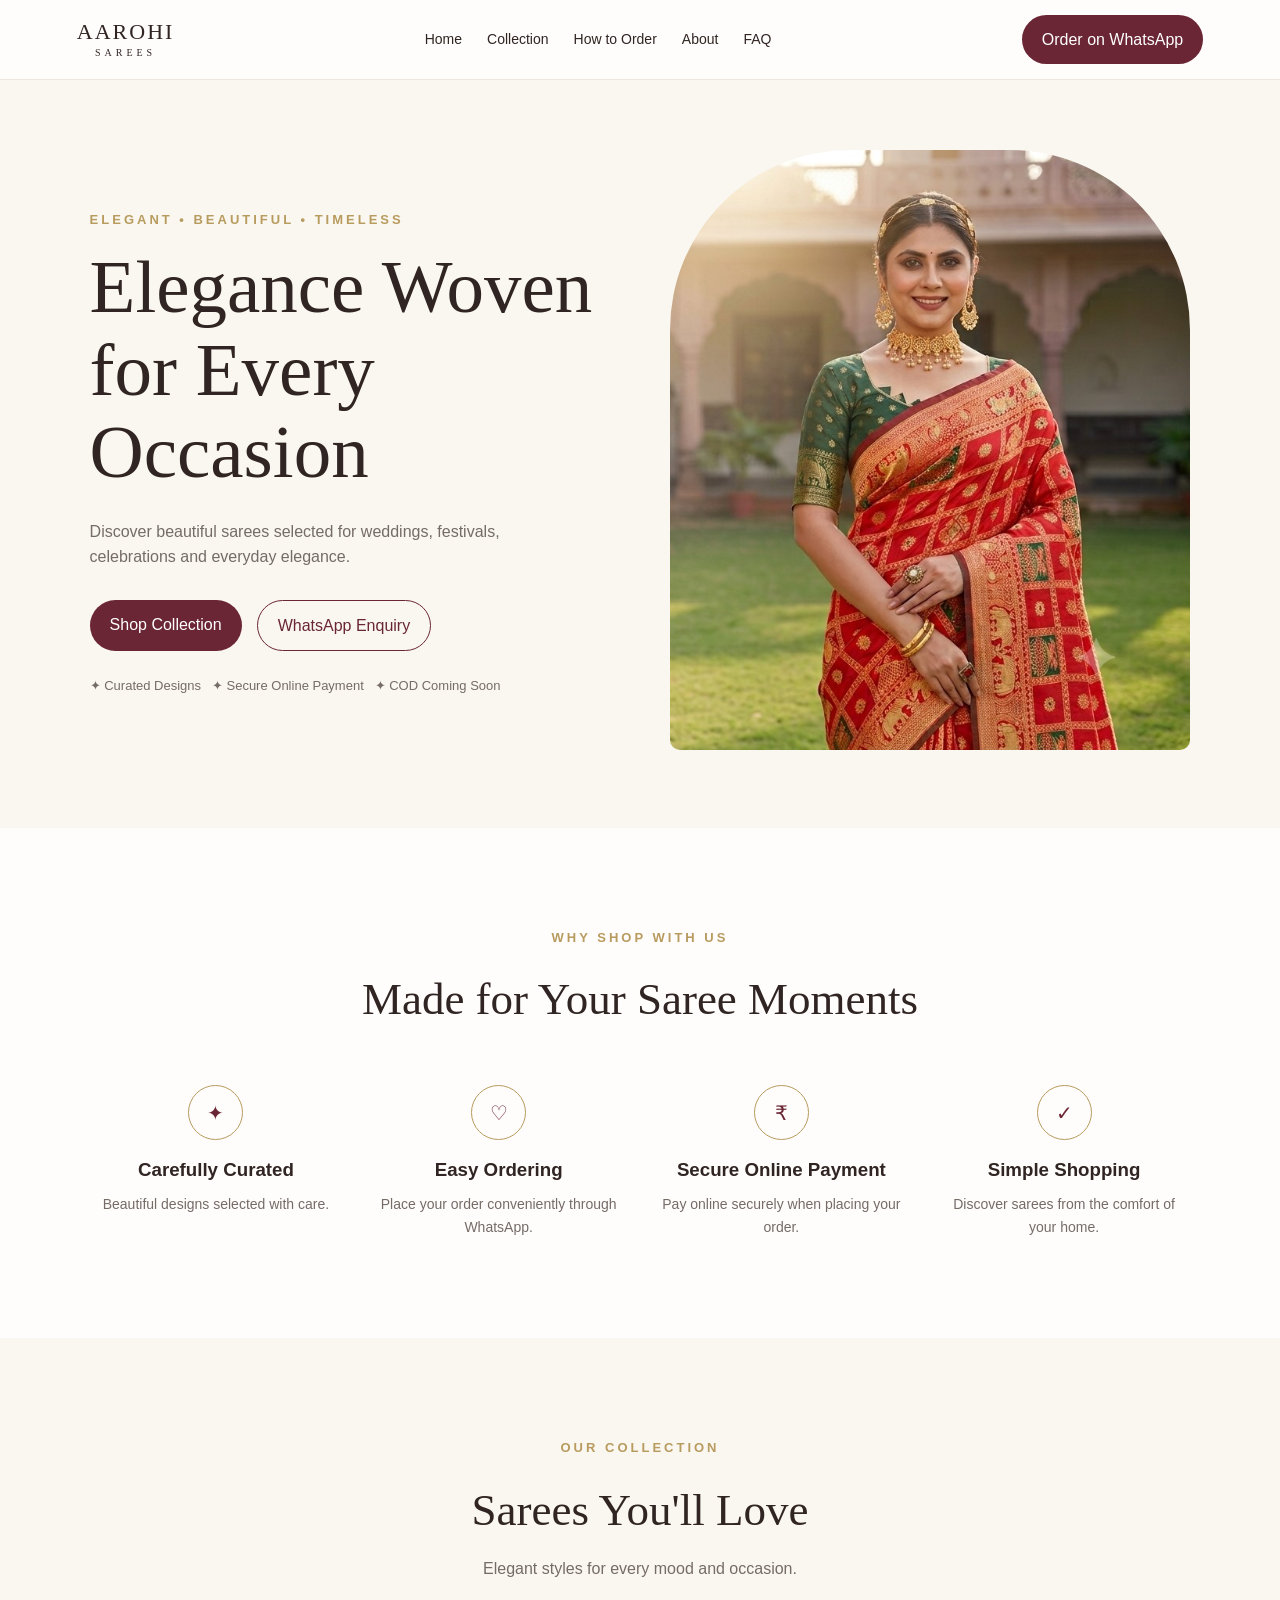
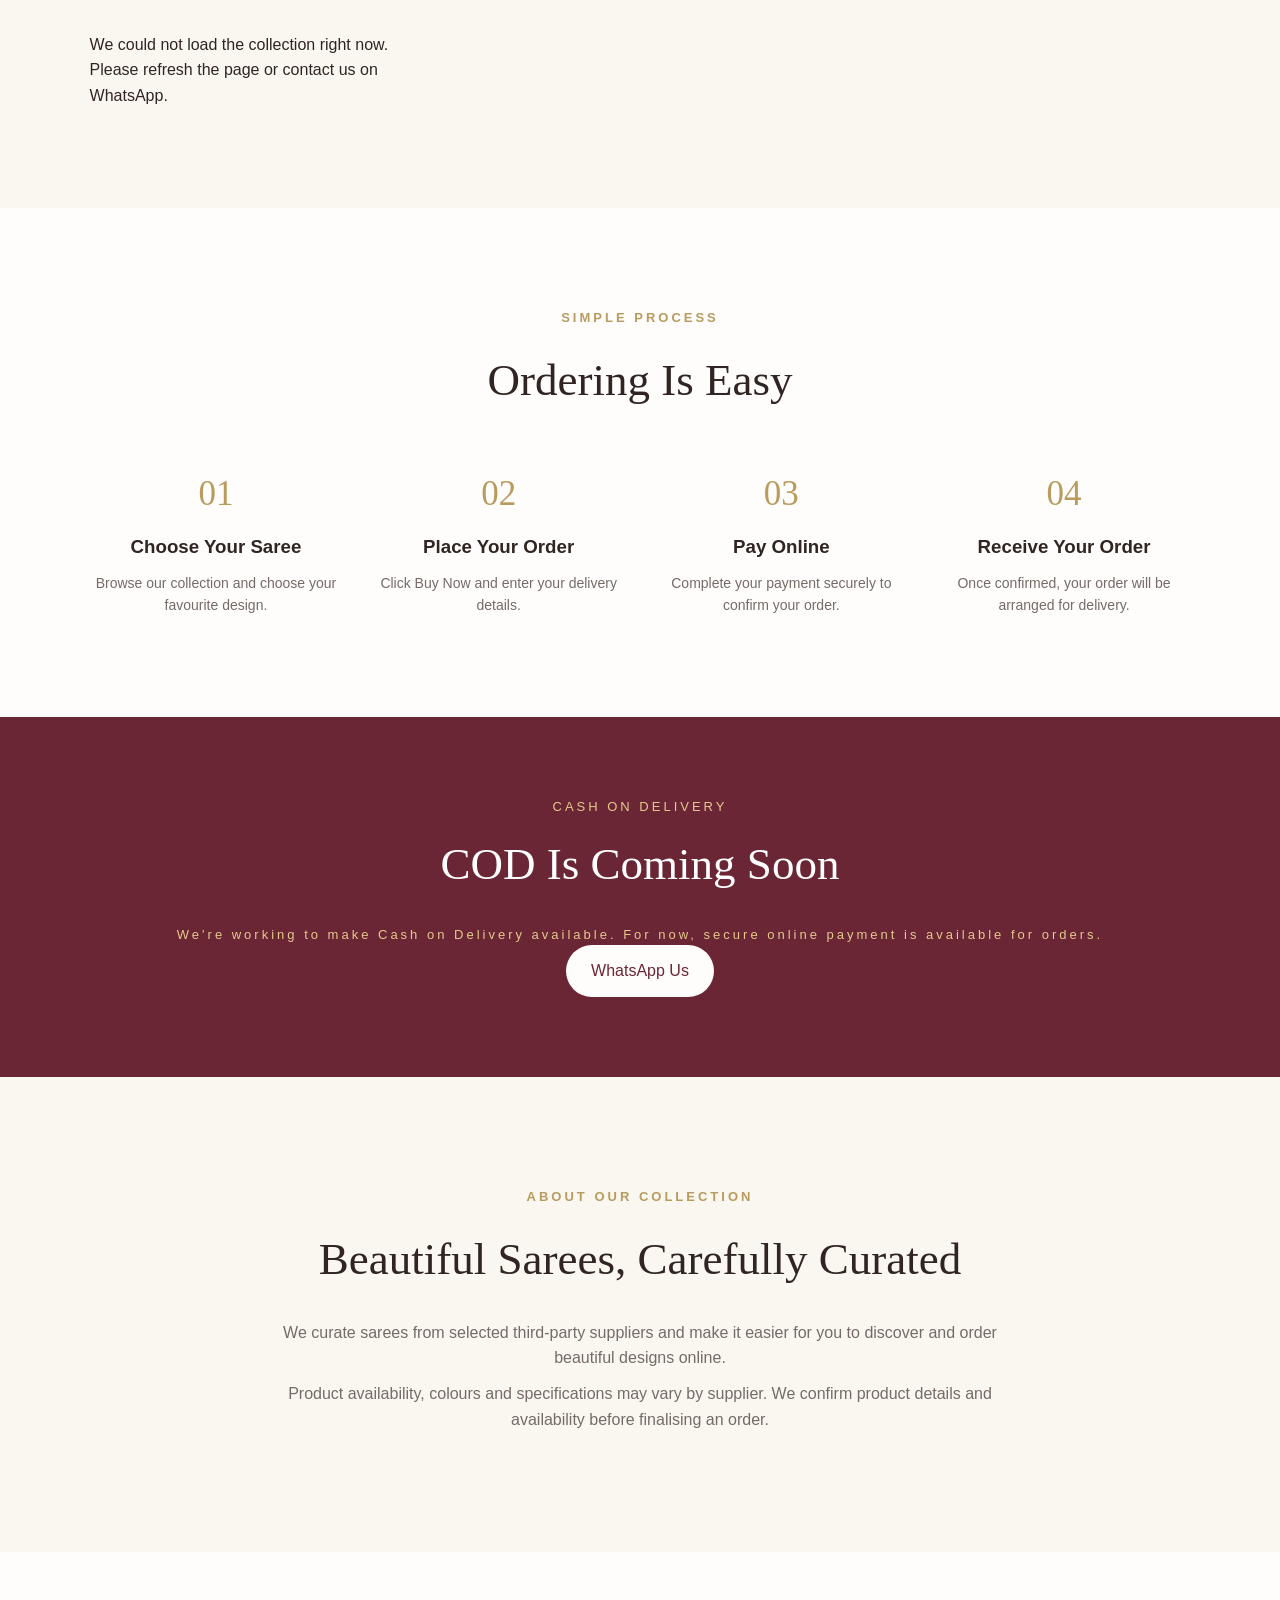
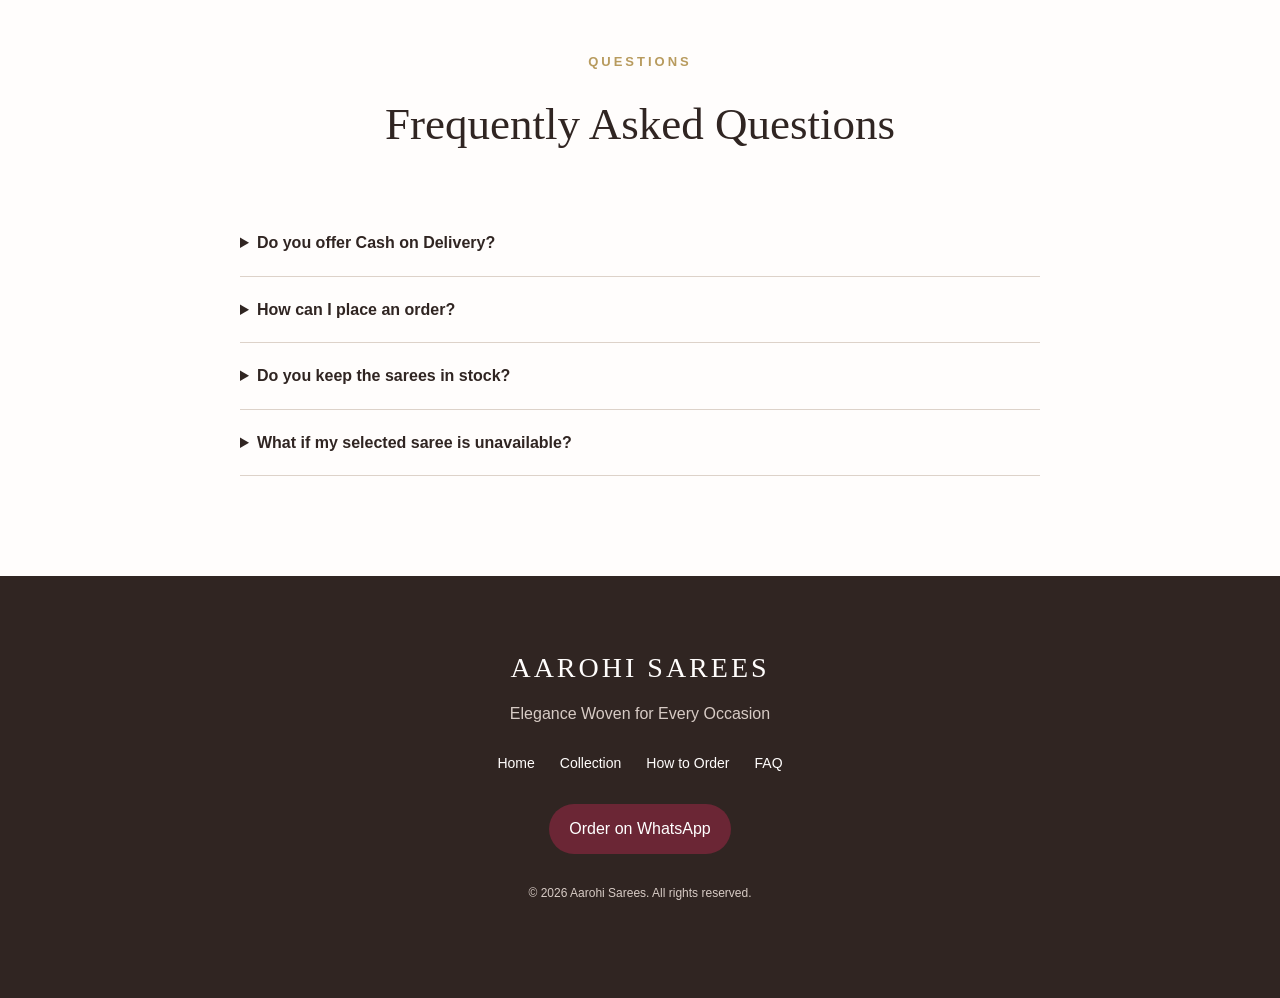
==== commit 2801de06: "Connect storefront to Supabase products" ====
--- a/index.html
+++ b/index.html
@@ -178,1201 +178,13 @@
         </div>
 
 
-        <div class="product-grid">
-
-
-            <!-- PRODUCT 1 -->
-
-            <div class="product-card">
-
-                <div class="product-gallery">
-
-                    <div class="main-image-container">
-                
-                        <button
-                            type="button"
-                            class="gallery-arrow prev"
-                            onclick="previousImage(this)">
-                            &#10094;
-                        </button>
-                
-                        <img
-                            src="images/saree1-1.jpg"
-                            class="main-product-image"
-                            alt="Saree"
-                            onclick="openLightbox(this)"
-                        >
-                
-                        <button
-                            type="button"
-                            class="gallery-arrow next"
-                            onclick="nextImage(this)">
-                            &#10095;
-                        </button>
-                
-                    </div>
-                
-                
-                    <div class="thumbnail-container">
-                
-                        <img
-                            src="images/saree1-1.jpg"
-                            class="thumbnail active"
-                            onclick="selectImage(this)"
-                        >
-                
-                        <img
-                            src="images/saree1-2.jpg"
-                            class="thumbnail"
-                            onclick="selectImage(this)"
-                        >
-                
-                        <img
-                            src="images/saree1-3.jpg"
-                            class="thumbnail"
-                            onclick="selectImage(this)"
-                        >
-                
-                        <img
-                            src="images/saree1-4.jpg"
-                            class="thumbnail"
-                            onclick="selectImage(this)"
-                        >
-                
-                        <!-- <img
-                            src="images/saree1-5.jpg"
-                            class="thumbnail"
-                            onclick="selectImage(this)"
-                        > -->
-                
-                    </div>
-                
-                </div>
-
-                <div class="product-info">
-
-                    <h3>Royal Bloom</h3>
-
-                    <p class="description">
-                        Elegant floral-inspired saree.
-                    </p>
-
-                    <div class="price">
-                        ₹999
-                    </div>
-
-                    <button
-                        type="button"
-                        class="order-btn"
-                        onclick="openOrderForm('Royal Bloom', 999)">
-                        Buy Now
-                    </button>
-
-                </div>
-
-            </div>
-
-
-            <!-- PRODUCT 2 -->
-
-            <div class="product-card">
-
-                
-                <div class="product-gallery">
-
-                    <!-- MAIN IMAGE -->
-                
-                    <div class="main-image-container">
-                
-                        <button class="gallery-arrow prev"
-                                onclick="previousImage(this)">
-                            &#10094;
-                        </button>
-                
-                        <img
-                            class="main-product-image"
-                            src="images/saree2-1.jpg"
-                            alt="Rose Grace Saree"
-                            onclick="openLightbox(this)"
-                        >
-                
-                        <button class="gallery-arrow next"
-                                onclick="nextImage(this)">
-                            &#10095;
-                        </button>
-                
-                    </div>
-                
-                
-                    <!-- THUMBNAILS -->
-                
-                    <div class="thumbnail-container">
-                
-                        <img
-                            src="images/saree2-1.jpg"
-                            class="thumbnail active"
-                            onclick="selectImage(this)"
-                            alt="Rose Grace view 1"
-                        >
-                
-                        <img
-                            src="images/saree2-2.jpg"
-                            class="thumbnail"
-                            onclick="selectImage(this)"
-                            alt="Rose Grace view 2"
-                        >
-                
-                        <img
-                            src="images/saree2-3.jpg"
-                            class="thumbnail"
-                            onclick="selectImage(this)"
-                            alt="Rose Grace view 3"
-                        >
-                
-                        <img
-                            src="images/saree2-4.jpg"
-                            class="thumbnail"
-                            onclick="selectImage(this)"
-                            alt="Rose Grace view 4"
-                        >
-                
-                        <!-- <img
-                            src="images/saree2-5.jpg"
-                            class="thumbnail"
-                            onclick="selectImage(this)"
-                            alt="Rose Grace view 5"
-                        > -->
-                
-                    </div>
-                
-                </div>
-                <div class="product-info">
-
-                    <h3>Rose Grace</h3>
-
-                    <p class="description">
-                        A graceful design for celebrations.
-                    </p>
-
-                    <div class="price">
-                        ₹899
-                    </div>
-
-                    <button
-                        type="button"
-                        class="order-btn"
-                        onclick="openOrderForm('Rose Grace', 899)">
-                        Buy Now
-                    </button>
-
-                </div>
-
-            </div>
-
-
-            <!-- PRODUCT 3 -->
-
-            <div class="product-card">
-
-                <div class="product-gallery">
-
-                    <!-- MAIN IMAGE -->
-                
-                    <div class="main-image-container">
-                
-                        <button
-                            type="button"
-                            class="gallery-arrow prev"
-                            onclick="previousImage(this)">
-                            &#10094;
-                        </button>
-                
-                        <img
-                            src="images/saree3-1.jpg"
-                            class="main-product-image"
-                            alt="Regal Drape Saree"
-                            onclick="openLightbox(this)"
-                        >
-                
-                        <button
-                            type="button"
-                            class="gallery-arrow next"
-                            onclick="nextImage(this)">
-                            &#10095;
-                        </button>
-                
-                    </div>
-                
-                
-                    <!-- THUMBNAILS -->
-                
-                    <div class="thumbnail-container">
-                
-                        <img
-                            src="images/saree3-1.jpg"
-                            class="thumbnail active"
-                            onclick="selectImage(this)"
-                            alt="Regal Drape view 1"
-                        >
-                
-                        <img
-                            src="images/saree3-2.jpg"
-                            class="thumbnail"
-                            onclick="selectImage(this)"
-                            alt="Regal Drape view 2"
-                        >
-                
-                        <img
-                            src="images/saree3-3.jpg"
-                            class="thumbnail"
-                            onclick="selectImage(this)"
-                            alt="Regal Drape view 3"
-                        >
-                
-                        <img
-                            src="images/saree3-4.jpg"
-                            class="thumbnail"
-                            onclick="selectImage(this)"
-                            alt="Regal Drape view 4"
-                        >
-                
-                        <!-- <img
-                            src="images/saree3-5.jpg"
-                            class="thumbnail"
-                            onclick="selectImage(this)"
-                            alt="Regal Drape view 5"
-                        > -->
-                
-                    </div>
-                
-                </div>
-
-                <div class="product-info">
-
-                    <h3>Regal Drape</h3>
-
-                    <p class="description">
-                        A sophisticated traditional-inspired design.
-                    </p>
-
-                    <div class="price">
-                        ₹1,099
-                    </div>
-
-                    <button
-                        type="button"
-                        class="order-btn"
-                        onclick="openOrderForm('Regal Drape', 1099)">
-                        Buy Now
-                    </button>
-
-                </div>
-
-            </div>
-
-
-            <!-- PRODUCT 4 -->
-
-            <div class="product-card">
-
-                <div class="product-gallery">
-
-                    <!-- MAIN IMAGE -->
-                
-                    <div class="main-image-container">
-                
-                        <button
-                            type="button"
-                            class="gallery-arrow prev"
-                            onclick="previousImage(this)">
-                            &#10094;
-                        </button>
-                
-                        <img
-                            src="images/saree4-1.jpg"
-                            class="main-product-image"
-                            alt="Saree 4"
-                            onclick="openLightbox(this)"
-                        >
-                
-                        <button
-                            type="button"
-                            class="gallery-arrow next"
-                            onclick="nextImage(this)">
-                            &#10095;
-                        </button>
-                
-                    </div>
-                
-                
-                    <!-- THUMBNAILS -->
-                
-                    <div class="thumbnail-container">
-                
-                        <img
-                            src="images/saree4-1.jpg"
-                            class="thumbnail active"
-                            onclick="selectImage(this)"
-                            alt="Saree 4 view 1"
-                        >
-                
-                        <img
-                            src="images/saree4-2.jpg"
-                            class="thumbnail"
-                            onclick="selectImage(this)"
-                            alt="Saree 4 view 2"
-                        >
-                
-                        <img
-                            src="images/saree4-3.jpg"
-                            class="thumbnail"
-                            onclick="selectImage(this)"
-                            alt="Saree 4 view 3"
-                        >
-                
-                        <img
-                            src="images/saree4-4.jpg"
-                            class="thumbnail"
-                            onclick="selectImage(this)"
-                            alt="Saree 4 view 4"
-                        >
-                
-                        <!-- <img
-                            src="images/saree4-5.jpg"
-                            class="thumbnail"
-                            onclick="selectImage(this)"
-                            alt="Saree 4 view 5"
-                        > -->
-                
-                    </div>
-                
-                </div>
-
-                <div class="product-info">
-
-                    <h3>Lotus Elegance</h3>
-
-                    <p class="description">
-                        A graceful choice for special occasions.
-                    </p>
-
-                    <div class="price">
-                        ₹949
-                    </div>
-
-                    <button
-                        type="button"
-                        class="order-btn"
-                        onclick="openOrderForm('Lotus Elegance', 949)">
-                        Buy Now
-                    </button>
-
-                </div>
-
-            </div>
-
-
-            <!-- PRODUCT 5 -->
-
-            <div class="product-card">
-
-                <div class="product-gallery">
-
-                    <!-- MAIN IMAGE -->
-                
-                    <div class="main-image-container">
-                
-                        <button
-                            type="button"
-                            class="gallery-arrow prev"
-                            onclick="previousImage(this)">
-                            &#10094;
-                        </button>
-                
-                        <img
-                            src="images/saree5-1.jpg"
-                            class="main-product-image"
-                            alt="Saree 5"
-                            onclick="openLightbox(this)"
-                        >
-                
-                        <button
-                            type="button"
-                            class="gallery-arrow next"
-                            onclick="nextImage(this)">
-                            &#10095;
-                        </button>
-                
-                    </div>
-                
-                
-                    <!-- THUMBNAILS -->
-                
-                    <div class="thumbnail-container">
-                
-                        <img
-                            src="images/saree5-1.jpg"
-                            class="thumbnail active"
-                            onclick="selectImage(this)"
-                            alt="Saree 5 view 1"
-                        >
-                
-                        <img
-                            src="images/saree5-2.jpg"
-                            class="thumbnail"
-                            onclick="selectImage(this)"
-                            alt="Saree 5 view 2"
-                        >
-                
-                        <img
-                            src="images/saree5-3.jpg"
-                            class="thumbnail"
-                            onclick="selectImage(this)"
-                            alt="Saree 5 view 3"
-                        >
-                
-                        <img
-                            src="images/saree5-4.jpg"
-                            class="thumbnail"
-                            onclick="selectImage(this)"
-                            alt="Saree 5 view 4"
-                        >
-                
-                        <!-- <img
-                            src="images/saree5-5.jpg"
-                            class="thumbnail"
-                            onclick="selectImage(this)"
-                            alt="Saree 5 view 5"
-                        > -->
-                
-                    </div>
-                
-                </div>
-                <div class="product-info">
-
-                    <h3>Meher</h3>
-
-                    <p class="description">
-                        A classic-inspired elegant design.
-                    </p>
-
-                    <div class="price">
-                        ₹849
-                    </div>
-
-                    <button
-                        type="button"
-                        class="order-btn"
-                        onclick="openOrderForm('Meher', 849)">
-                        Buy Now
-                    </button>
-
-                </div>
-
-            </div>
-
-
-            <!-- PRODUCT 6 -->
-
-            <div class="product-card">
-
-                <div class="product-gallery">
-
-                    <!-- MAIN IMAGE -->
-                
-                    <div class="main-image-container">
-                
-                        <button
-                            type="button"
-                            class="gallery-arrow prev"
-                            onclick="previousImage(this)">
-                            &#10094;
-                        </button>
-                
-                        <img
-                            src="images/saree6-1.jpg"
-                            class="main-product-image"
-                            alt="Saree 6"
-                            onclick="openLightbox(this)"
-                        >
-                
-                        <button
-                            type="button"
-                            class="gallery-arrow next"
-                            onclick="nextImage(this)">
-                            &#10095;
-                        </button>
-                
-                    </div>
-                
-                
-                    <!-- THUMBNAILS -->
-                
-                    <div class="thumbnail-container">
-                
-                        <img
-                            src="images/saree6-1.jpg"
-                            class="thumbnail active"
-                            onclick="selectImage(this)"
-                            alt="Saree 6 view 1"
-                        >
-                
-                        <img
-                            src="images/saree6-2.jpg"
-                            class="thumbnail"
-                            onclick="selectImage(this)"
-                            alt="Saree 6 view 2"
-                        >
-                
-                        <img
-                            src="images/saree6-3.jpg"
-                            class="thumbnail"
-                            onclick="selectImage(this)"
-                            alt="Saree 6 view 3"
-                        >
-                
-                        <img
-                            src="images/saree6-4.jpg"
-                            class="thumbnail"
-                            onclick="selectImage(this)"
-                            alt="Saree 6 view 4"
-                        >
-                
-                        <!-- <img
-                            src="images/saree6-5.jpg"
-                            class="thumbnail"
-                            onclick="selectImage(this)"
-                            alt="Saree 6 view 5"
-                        > -->
-                
-                    </div>
-                
-                </div>
-
-                <div class="product-info">
-
-                    <h3>Noor</h3>
-
-                    <p class="description">
-                        Simple, refined and elegant.
-                    </p>
-
-                    <div class="price">
-                        ₹799
-                    </div>
-
-                    <button
-                        type="button"
-                        class="order-btn"
-                        onclick="openOrderForm('Noor', 799)">
-                        Buy Now
-                    </button>
-
-                </div>
-
-            </div>
-
-
-            <!-- PRODUCT 7 -->
-
-            <div class="product-card">
-
-                <div class="product-gallery">
-
-                    <!-- MAIN IMAGE -->
-                
-                    <div class="main-image-container">
-                
-                        <button
-                            type="button"
-                            class="gallery-arrow prev"
-                            onclick="previousImage(this)">
-                            &#10094;
-                        </button>
-                
-                        <img
-                            src="images/saree7-1.jpg"
-                            class="main-product-image"
-                            alt="Saree 7"
-                            onclick="openLightbox(this)"
-                        >
-                
-                        <button
-                            type="button"
-                            class="gallery-arrow next"
-                            onclick="nextImage(this)">
-                            &#10095;
-                        </button>
-                
-                    </div>
-                
-                
-                    <!-- THUMBNAILS -->
-                
-                    <div class="thumbnail-container">
-                
-                        <img
-                            src="images/saree7-1.jpg"
-                            class="thumbnail active"
-                            onclick="selectImage(this)"
-                            alt="Saree 7 view 1"
-                        >
-                
-                        <img
-                            src="images/saree7-2.jpg"
-                            class="thumbnail"
-                            onclick="selectImage(this)"
-                            alt="Saree 7 view 2"
-                        >
-                
-                        <img
-                            src="images/saree7-3.jpg"
-                            class="thumbnail"
-                            onclick="selectImage(this)"
-                            alt="Saree 7 view 3"
-                        >
-                
-                        <img
-                            src="images/saree7-4.jpg"
-                            class="thumbnail"
-                            onclick="selectImage(this)"
-                            alt="Saree 7 view 4"
-                        >
-                
-                        <!-- <img
-                            src="images/saree7-5.jpg"
-                            class="thumbnail"
-                            onclick="selectImage(this)"
-                            alt="Saree 7 view 5"
-                        > -->
-                
-                    </div>
-                
-                </div>
-                <div class="product-info">
-
-                    <h3>Rangoli</h3>
-
-                    <p class="description">
-                        A vibrant choice for celebrations.
-                    </p>
-
-                    <div class="price">
-                        ₹999
-                    </div>
-
-                    <button
-                        type="button"
-                        class="order-btn"
-                        onclick="openOrderForm('Rangoli', 999)">
-                        Buy Now
-                    </button>
-
-                </div>
-
-            </div>
-
-
-            <!-- PRODUCT 8 -->
-
-            <div class="product-card">
-
-                <div class="product-gallery">
-
-                    <!-- MAIN IMAGE -->
-                
-                    <div class="main-image-container">
-                
-                        <button
-                            type="button"
-                            class="gallery-arrow prev"
-                            onclick="previousImage(this)">
-                            &#10094;
-                        </button>
-                
-                        <img
-                            src="images/saree8-1.jpg"
-                            class="main-product-image"
-                            alt="Saree 8"
-                            onclick="openLightbox(this)"
-                        >
-                
-                        <button
-                            type="button"
-                            class="gallery-arrow next"
-                            onclick="nextImage(this)">
-                            &#10095;
-                        </button>
-                
-                    </div>
-                
-                
-                    <!-- THUMBNAILS -->
-                
-                    <div class="thumbnail-container">
-                
-                        <img
-                            src="images/saree8-1.jpg"
-                            class="thumbnail active"
-                            onclick="selectImage(this)"
-                            alt="Saree 8 view 1"
-                        >
-                
-                        <img
-                            src="images/saree8-2.jpg"
-                            class="thumbnail"
-                            onclick="selectImage(this)"
-                            alt="Saree 8 view 2"
-                        >
-                
-                        <img
-                            src="images/saree8-3.jpg"
-                            class="thumbnail"
-                            onclick="selectImage(this)"
-                            alt="Saree 8 view 3"
-                        >
-                
-                        <img
-                            src="images/saree8-4.jpg"
-                            class="thumbnail"
-                            onclick="selectImage(this)"
-                            alt="Saree 8 view 4"
-                        >
-                
-                        <!-- <img
-                            src="images/saree8-5.jpg"
-                            class="thumbnail"
-                            onclick="selectImage(this)"
-                            alt="Saree 8 view 5"
-                        > -->
-                
-                    </div>
-                
-                </div>
-
-                <div class="product-info">
-
-                    <h3>Sunehri</h3>
-
-                    <p class="description">
-                        Festive-inspired traditional charm.
-                    </p>
-
-                    <div class="price">
-                        ₹1,049
-                    </div>
-
-                    <button
-                        type="button"
-                        class="order-btn"
-                        onclick="openOrderForm('Sunehri', 1049)">
-                        Buy Now
-                    </button>
-                </div>
-
-            </div>
-
-
-            <!-- PRODUCT 9 -->
-
-            <div class="product-card">
-
-                <div class="product-gallery">
-
-                    <!-- MAIN IMAGE -->
-                
-                    <div class="main-image-container">
-                
-                        <button
-                            type="button"
-                            class="gallery-arrow prev"
-                            onclick="previousImage(this)">
-                            &#10094;
-                        </button>
-                
-                        <img
-                            src="images/saree9-1.jpg"
-                            class="main-product-image"
-                            alt="Saree 9"
-                            onclick="openLightbox(this)"
-                        >
-                
-                        <button
-                            type="button"
-                            class="gallery-arrow next"
-                            onclick="nextImage(this)">
-                            &#10095;
-                        </button>
-                
-                    </div>
-                
-                
-                    <!-- THUMBNAILS -->
-                
-                    <div class="thumbnail-container">
-                
-                        <img
-                            src="images/saree9-1.jpg"
-                            class="thumbnail active"
-                            onclick="selectImage(this)"
-                            alt="Saree 9 view 1"
-                        >
-                
-                        <img
-                            src="images/saree9-2.jpg"
-                            class="thumbnail"
-                            onclick="selectImage(this)"
-                            alt="Saree 9 view 2"
-                        >
-                
-                        <img
-                            src="images/saree9-3.jpg"
-                            class="thumbnail"
-                            onclick="selectImage(this)"
-                            alt="Saree 9 view 3"
-                        >
-                
-                        <img
-                            src="images/saree9-4.jpg"
-                            class="thumbnail"
-                            onclick="selectImage(this)"
-                            alt="Saree 9 view 4"
-                        >
-                
-                        <!-- <img
-                            src="images/saree9-5.jpg"
-                            class="thumbnail"
-                            onclick="selectImage(this)"
-                            alt="Saree 9 view 5"
-                        > -->
-                
-                    </div>
-                
-                </div>
-
-                <div class="product-info">
-
-                    <h3>Chaandni</h3>
-
-                    <p class="description">
-                        Elegant style for evening occasions.
-                    </p>
-
-                    <div class="price">
-                        ₹899
-                    </div>
-
-                    <button
-                        type="button"
-                        class="order-btn"
-                        onclick="openOrderForm('Chaandni', 899)">
-                        Buy Now
-                    </button>
-                </div>
-
-            </div>
-
-
-            <!-- PRODUCT 10 -->
-
-            <div class="product-card">
-
-                <div class="product-gallery">
-
-                    <!-- MAIN IMAGE -->
-                
-                    <div class="main-image-container">
-                
-                        <button
-                            type="button"
-                            class="gallery-arrow prev"
-                            onclick="previousImage(this)">
-                            &#10094;
-                        </button>
-                
-                        <img
-                            src="images/saree10-1.jpg"
-                            class="main-product-image"
-                            alt="Saree 10"
-                            onclick="openLightbox(this)"
-                        >
-                
-                        <button
-                            type="button"
-                            class="gallery-arrow next"
-                            onclick="nextImage(this)">
-                            &#10095;
-                        </button>
-                
-                    </div>
-                
-                
-                    <!-- THUMBNAILS -->
-                
-                    <div class="thumbnail-container">
-                
-                        <img
-                            src="images/saree10-1.jpg"
-                            class="thumbnail active"
-                            onclick="selectImage(this)"
-                            alt="Saree 10 view 1"
-                        >
-                
-                        <img
-                            src="images/saree10-2.jpg"
-                            class="thumbnail"
-                            onclick="selectImage(this)"
-                            alt="Saree 10 view 2"
-                        >
-                
-                        <img
-                            src="images/saree10-3.jpg"
-                            class="thumbnail"
-                            onclick="selectImage(this)"
-                            alt="Saree 10 view 3"
-                        >
-                
-                        <img
-                            src="images/saree10-4.jpg"
-                            class="thumbnail"
-                            onclick="selectImage(this)"
-                            alt="Saree 10 view 4"
-                        >
-                
-                        <!-- <img
-                            src="images/saree10-5.jpg"
-                            class="thumbnail"
-                            onclick="selectImage(this)"
-                            alt="Saree 10 view 5"
-                        > -->
-                
-                    </div>
-                
-                </div>
-
-                <div class="product-info">
-
-                    <h3>Aashi</h3>
-
-                    <p class="description">
-                        A versatile design for everyday elegance.
-                    </p>
-
-                    <div class="price">
-                        ₹799
-                    </div>
-
-                    <button
-                        type="button"
-                        class="order-btn"
-                        onclick="openOrderForm('Aashi', 799)">
-                        Buy Now
-                    </button>
-
-                </div>
-
-            </div>
-
-
-            <!-- PRODUCT 11 -->
-
-            <div class="product-card">
-
-                <div class="product-gallery">
-
-                    <!-- MAIN IMAGE -->
-                
-                    <div class="main-image-container">
-                
-                        <button
-                            type="button"
-                            class="gallery-arrow prev"
-                            onclick="previousImage(this)">
-                            &#10094;
-                        </button>
-                
-                        <img
-                            src="images/saree11-1.jpg"
-                            class="main-product-image"
-                            alt="Saree 11"
-                            onclick="openLightbox(this)"
-                        >
-                
-                        <button
-                            type="button"
-                            class="gallery-arrow next"
-                            onclick="nextImage(this)">
-                            &#10095;
-                        </button>
-                
-                    </div>
-                
-                
-                    <!-- THUMBNAILS -->
-                
-                    <div class="thumbnail-container">
-                
-                        <img
-                            src="images/saree11-1.jpg"
-                            class="thumbnail active"
-                            onclick="selectImage(this)"
-                            alt="Saree 11 view 1"
-                        >
-                
-                        <img
-                            src="images/saree11-2.jpg"
-                            class="thumbnail"
-                            onclick="selectImage(this)"
-                            alt="Saree 11 view 2"
-                        >
-                
-                        <img
-                            src="images/saree11-3.jpg"
-                            class="thumbnail"
-                            onclick="selectImage(this)"
-                            alt="Saree 11 view 3"
-                        >
-                
-                        <img
-                            src="images/saree11-4.jpg"
-                            class="thumbnail"
-                            onclick="selectImage(this)"
-                            alt="Saree 11 view 4"
-                        >
-                
-                        <!-- <img
-                            src="images/saree11-5.jpg"
-                            class="thumbnail"
-                            onclick="selectImage(this)"
-                            alt="Saree 11 view 5"
-                        > -->
-                
-                    </div>
-                
-                </div>
-                <div class="product-info">
-
-                    <h3>Gulnaar</h3>
-
-                    <p class="description">
-                        Graceful floral-inspired design.
-                    </p>
-
-                    <div class="price">
-                        ₹949
-                    </div>
-
-                    <button
-                        type="button"
-                        class="order-btn"
-                        onclick="openOrderForm('Gulnaar', 949)">
-                        Buy Now
-                    </button>
-                </div>
-
-            </div>
-
-
-            <!-- PRODUCT 12 -->
-
-            <div class="product-card">
-
-                <div class="product-gallery">
-
-                    <!-- MAIN IMAGE -->
-                
-                    <div class="main-image-container">
-                
-                        <button
-                            type="button"
-                            class="gallery-arrow prev"
-                            onclick="previousImage(this)">
-                            &#10094;
-                        </button>
-                
-                        <img
-                            src="images/saree12-1.jpg"
-                            class="main-product-image"
-                            alt="Saree 12"
-                            onclick="openLightbox(this)"
-                        >
-                
-                        <button
-                            type="button"
-                            class="gallery-arrow next"
-                            onclick="nextImage(this)">
-                            &#10095;
-                        </button>
-                
-                    </div>
-                
-                
-                    <!-- THUMBNAILS -->
-                
-                    <div class="thumbnail-container">
-                
-                        <img
-                            src="images/saree12-1.jpg"
-                            class="thumbnail active"
-                            onclick="selectImage(this)"
-                            alt="Saree 12 view 1"
-                        >
-                
-                        <img
-                            src="images/saree12-2.jpg"
-                            class="thumbnail"
-                            onclick="selectImage(this)"
-                            alt="Saree 12 view 2"
-                        >
-                
-                        <img
-                            src="images/saree12-3.jpg"
-                            class="thumbnail"
-                            onclick="selectImage(this)"
-                            alt="Saree 12 view 3"
-                        >
-                
-                        <img
-                            src="images/saree12-4.jpg"
-                            class="thumbnail"
-                            onclick="selectImage(this)"
-                            alt="Saree 12 view 4"
-                        >
-                
-                        <!-- <img
-                            src="images/saree12-5.jpg"
-                            class="thumbnail"
-                            onclick="selectImage(this)"
-                            alt="Saree 12 view 5"
-                        > -->
-                
-                    </div>
-                
-                </div> 
-
-                <div class="product-info">
-
-                    <h3>Viraa</h3>
-
-                    <p class="description">
-                        Timeless traditional-inspired elegance.
-                    </p>
-
-                    <div class="price">
-                        ₹1,099
-                    </div>
-
-                    <button
-                        type="button"
-                        class="order-btn"
-                        onclick="openOrderForm('Viraa', 1099)">
-                        Buy Now
-                    </button>
-                </div>
-
-            </div>
-
-        </div>
+        <div class="product-grid" id="productGrid">
+
+            <!-- Products are loaded automatically from Supabase. -->
+            <p id="productsLoading">Loading our collection...</p>
+
+        </div>
+
 
     </section>
 
@@ -1764,6 +576,7 @@
         </div>
 
     </div>
+    <script src="https://checkout.razorpay.com/v1/checkout.js"></script>
     <script src="script.js"></script>
 </body>
 
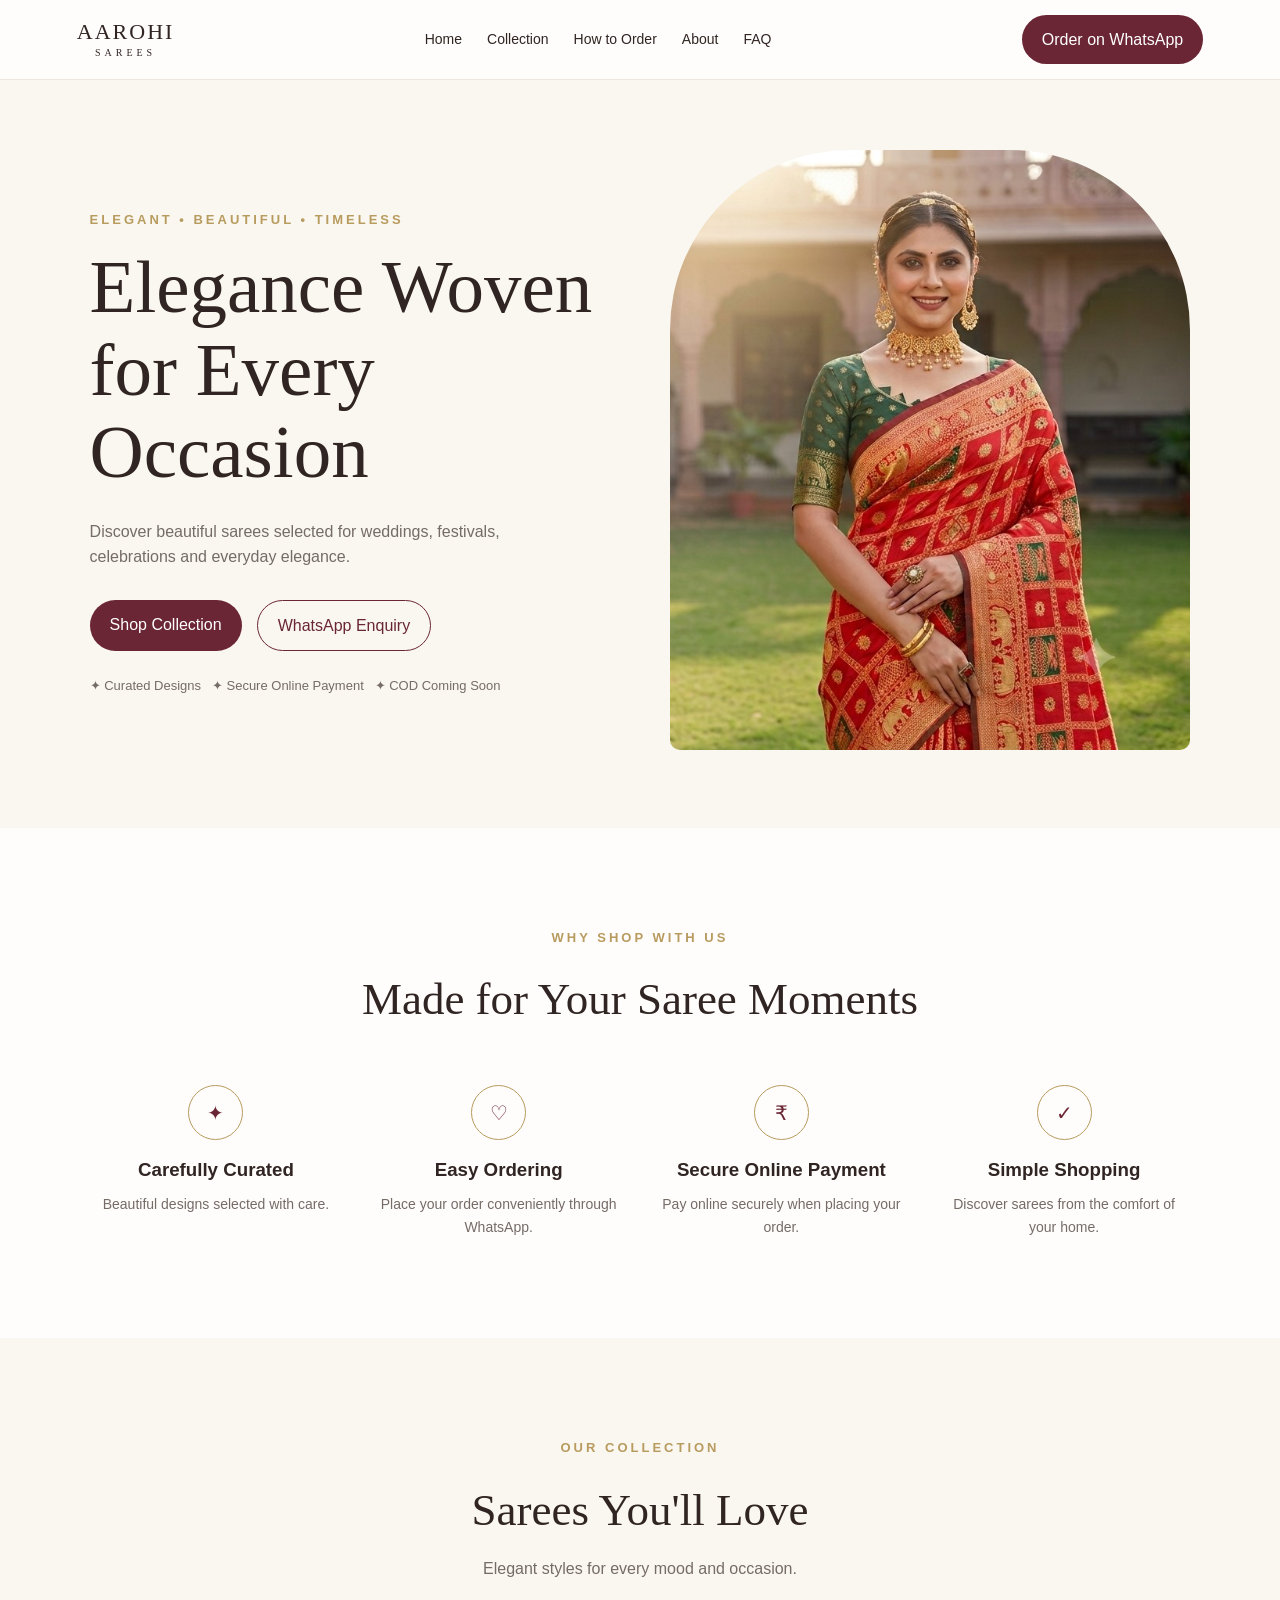
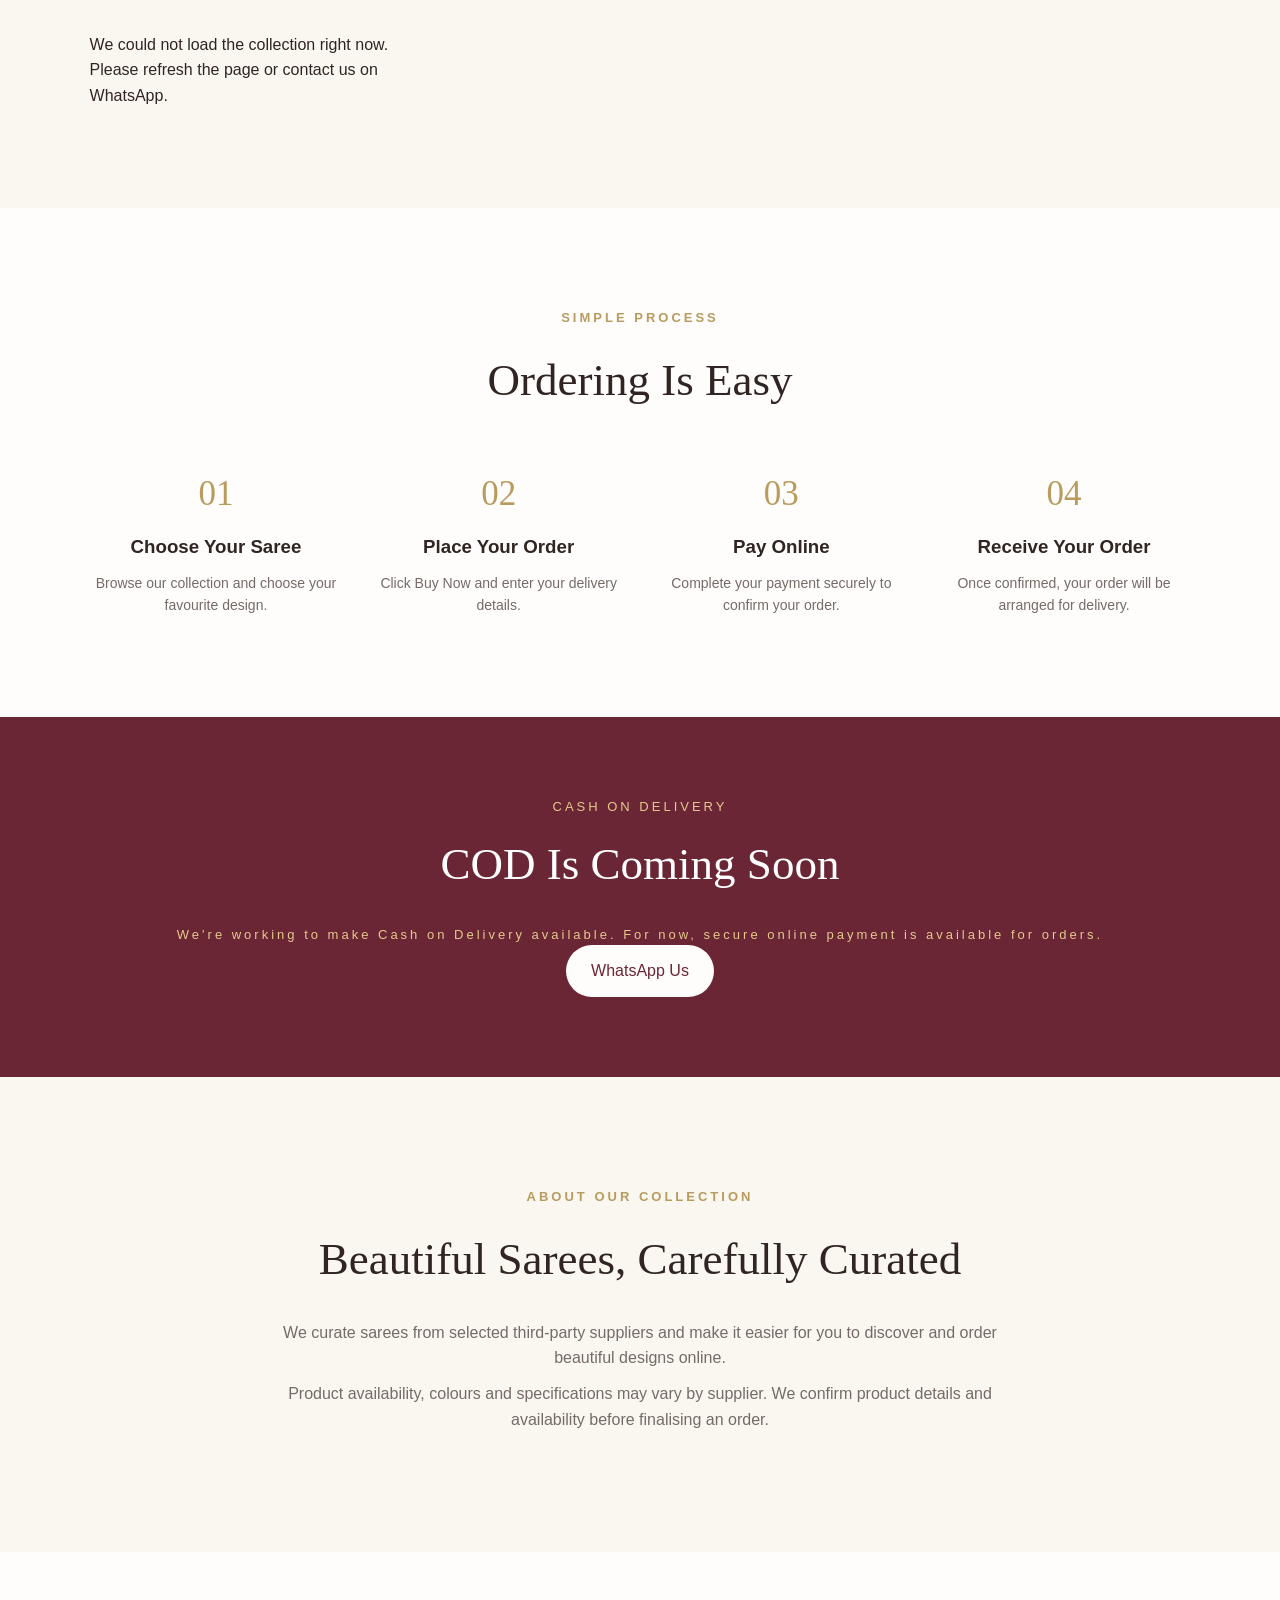
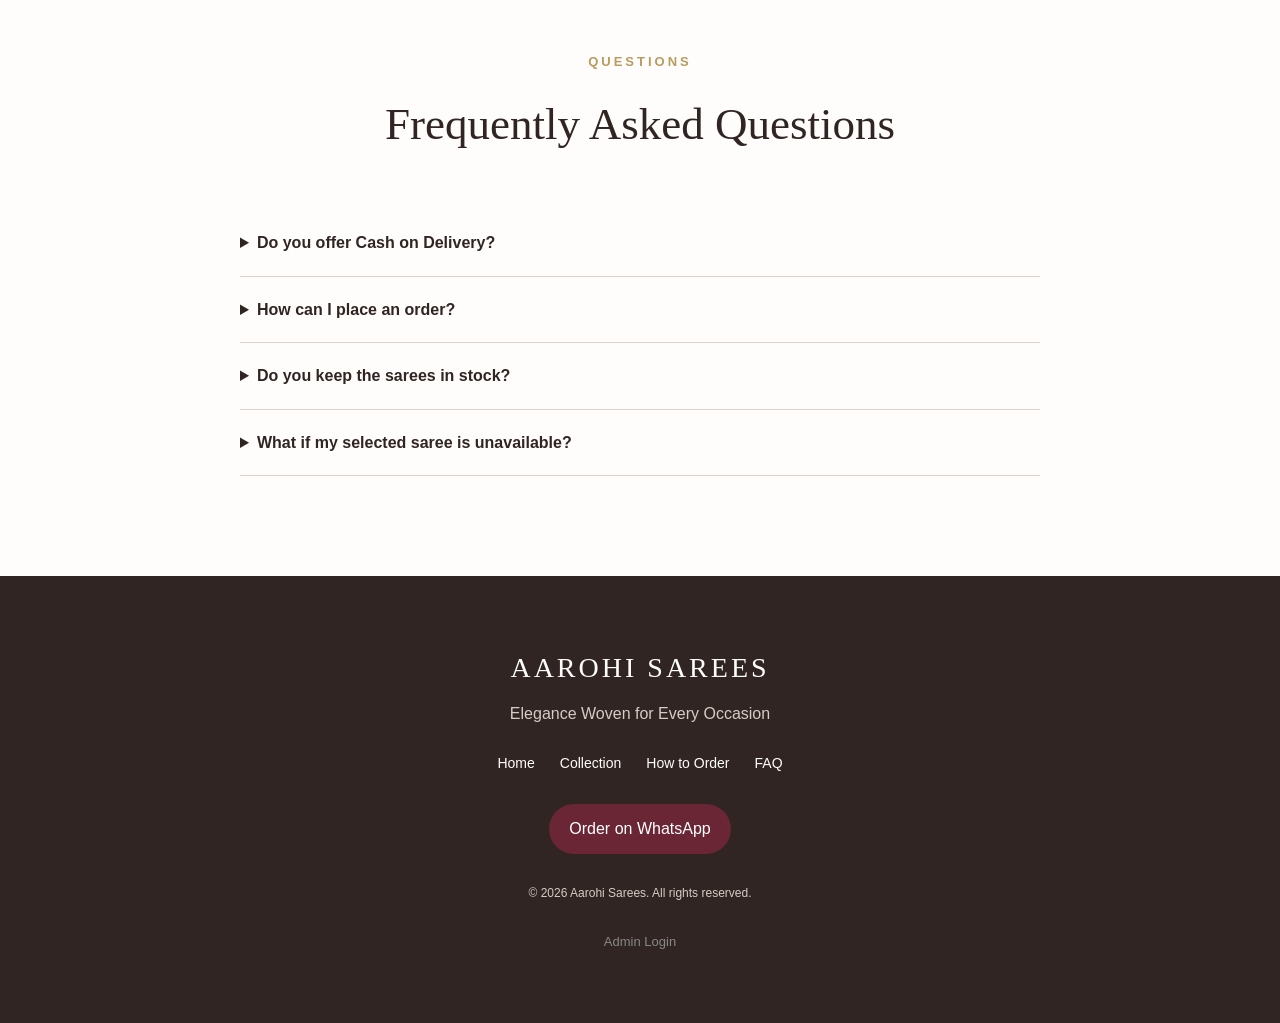
==== commit 0d810975: "Add admin login link to footer" ====
--- a/index.html
+++ b/index.html
@@ -429,6 +429,10 @@
             © 2026 Aarohi Sarees. All rights reserved.
         </p>
 
+        <div class="admin-login">
+            <a href="https://saree-website.firstweb431.workers.dev//admin">Admin Login</a>
+        </div>
+
     </footer>
 
 
--- a/style.css
+++ b/style.css
@@ -1383,6 +1383,21 @@
     opacity: 0.9;
 }
 
+.admin-login {
+    margin-top: 15px;
+    text-align: center;
+}
+
+.admin-login a {
+    font-size: 13px;
+    color: #888;
+    text-decoration: none;
+}
+
+.admin-login a:hover {
+    text-decoration: underline;
+}
+
 
 /* ================= MOBILE ORDER FORM ================= */
 
